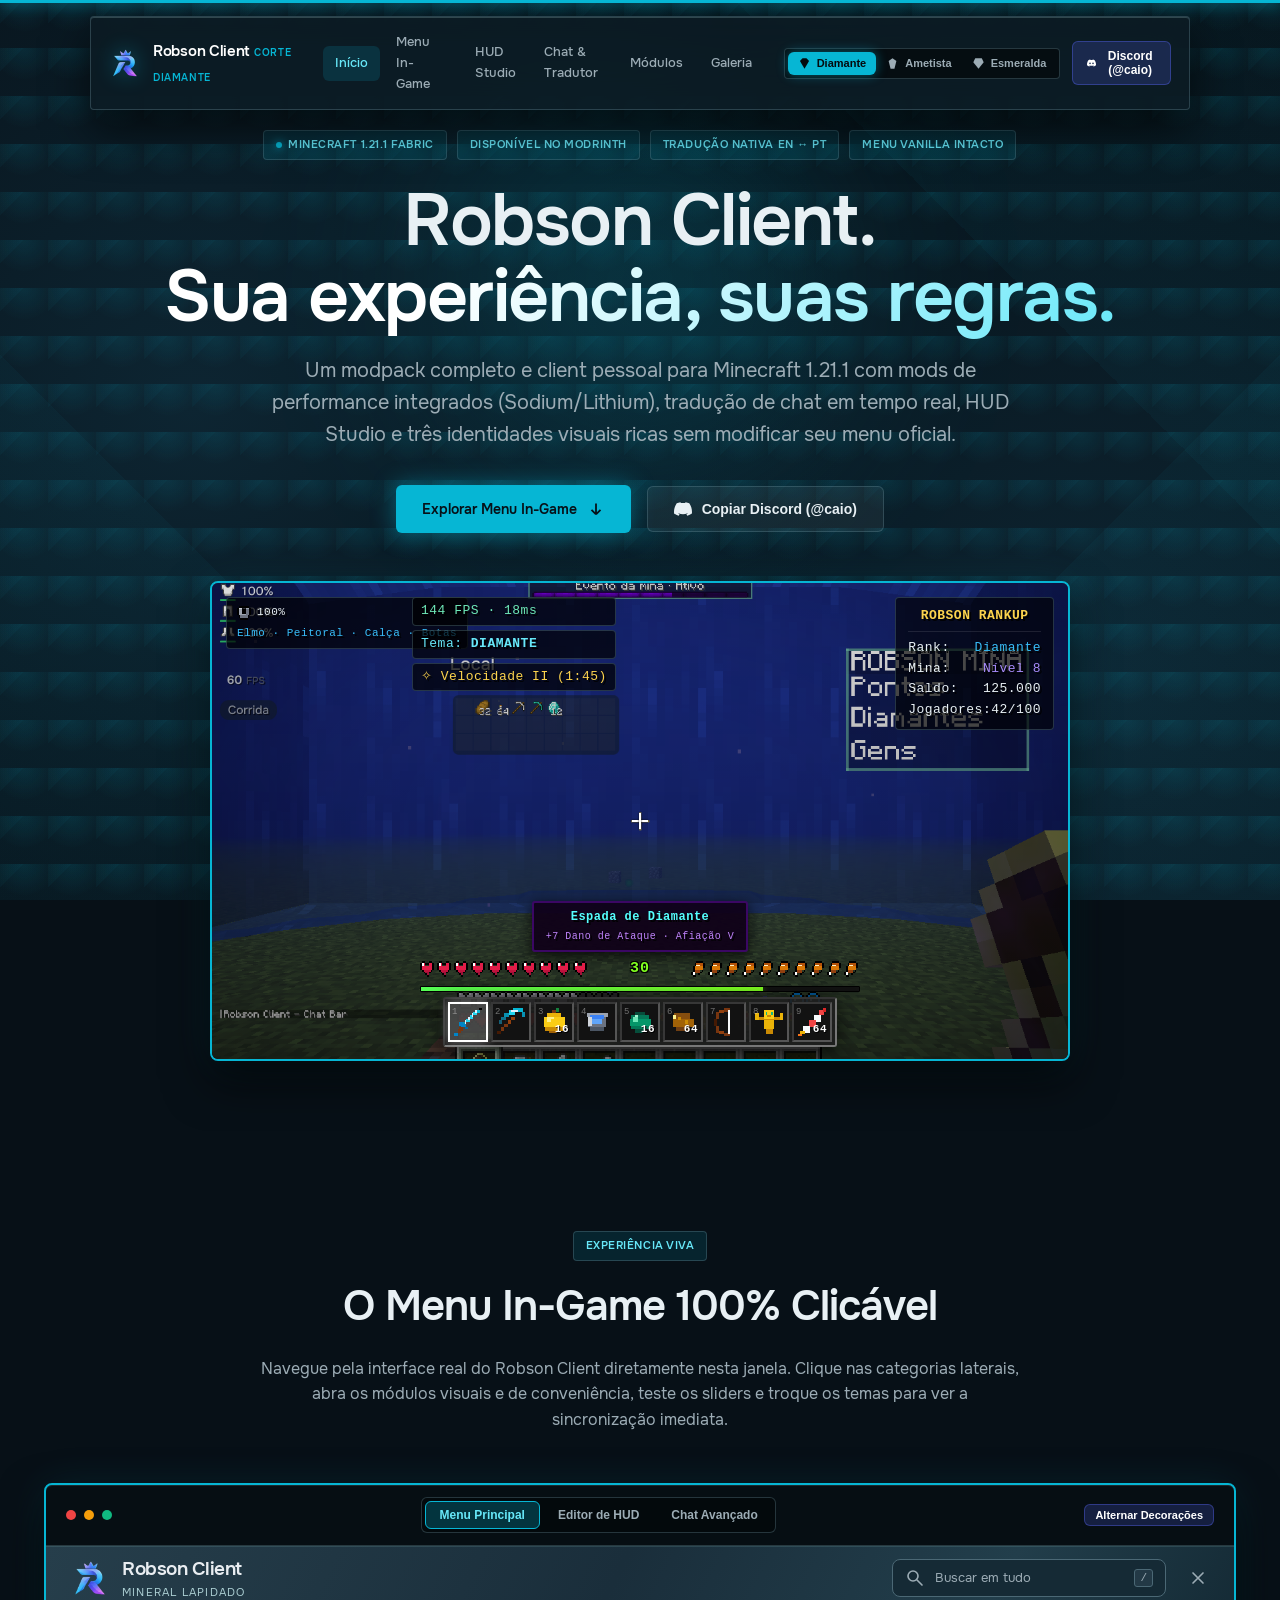
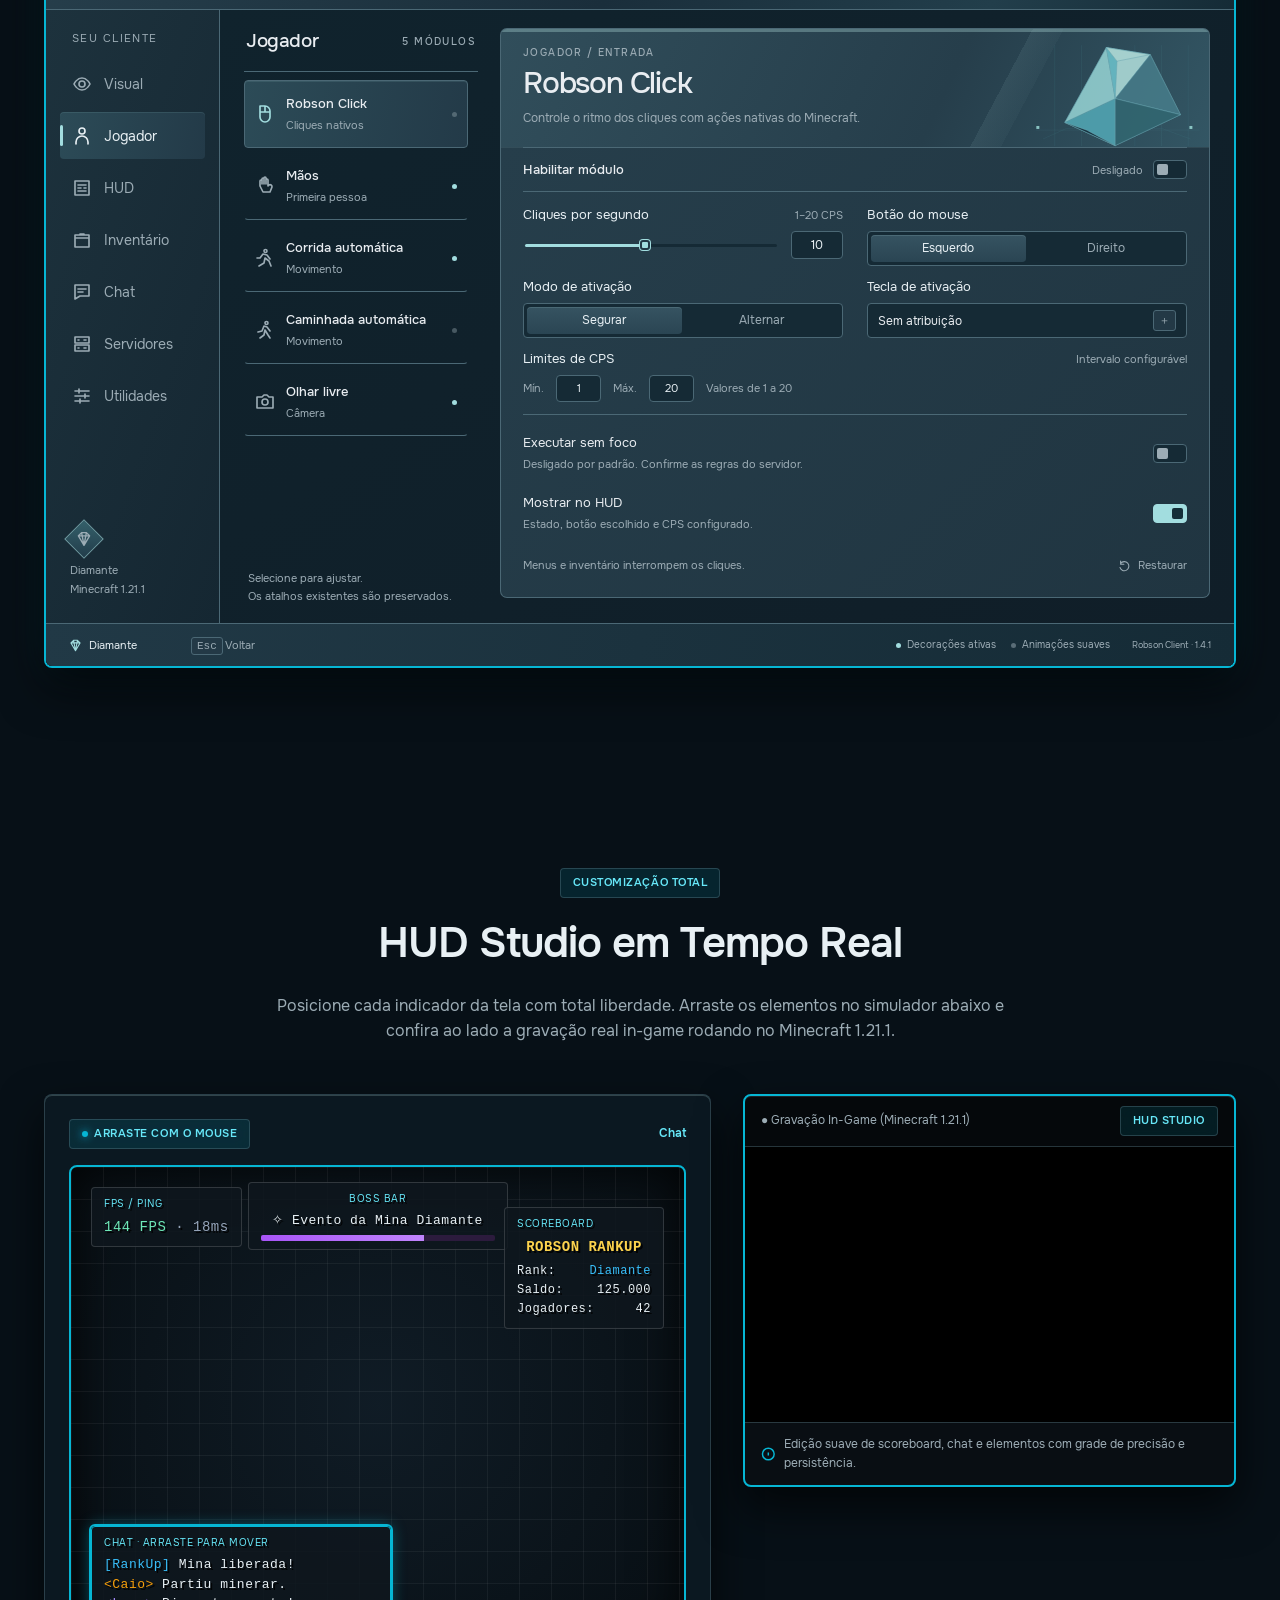
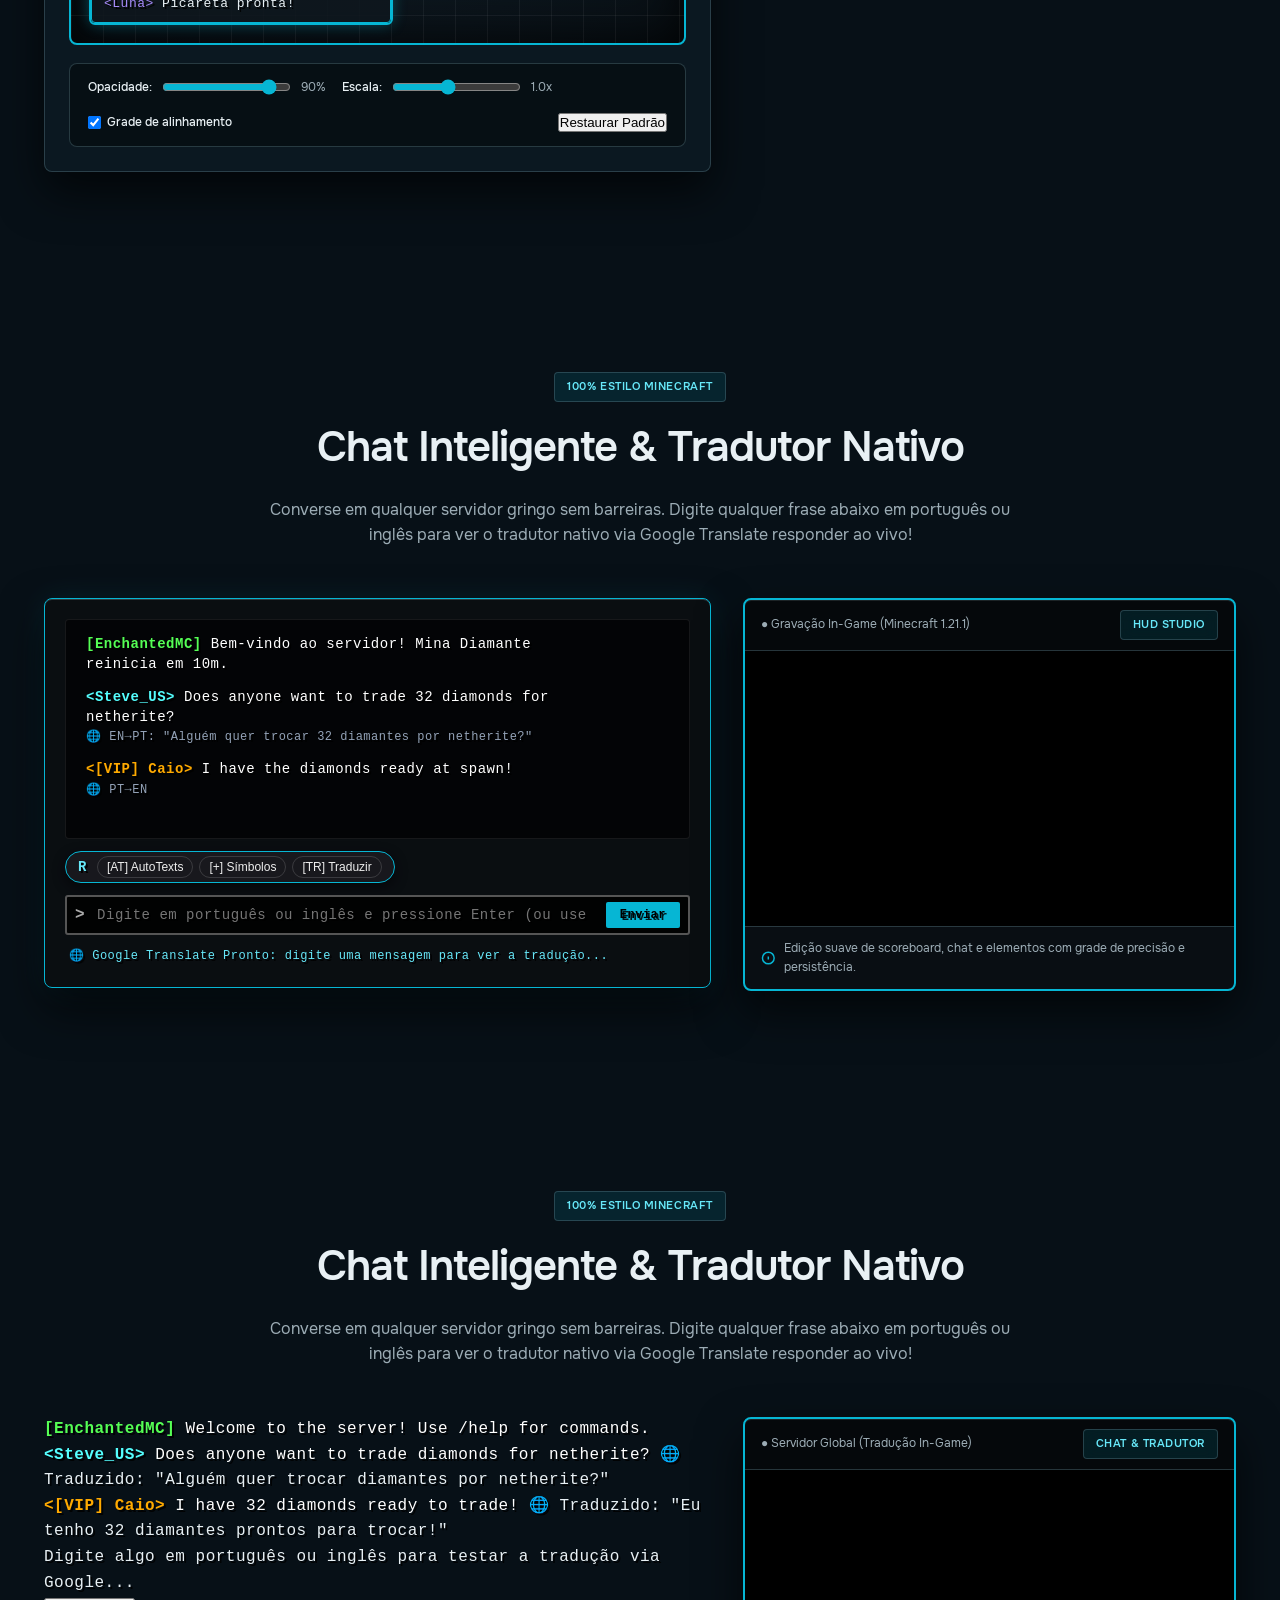
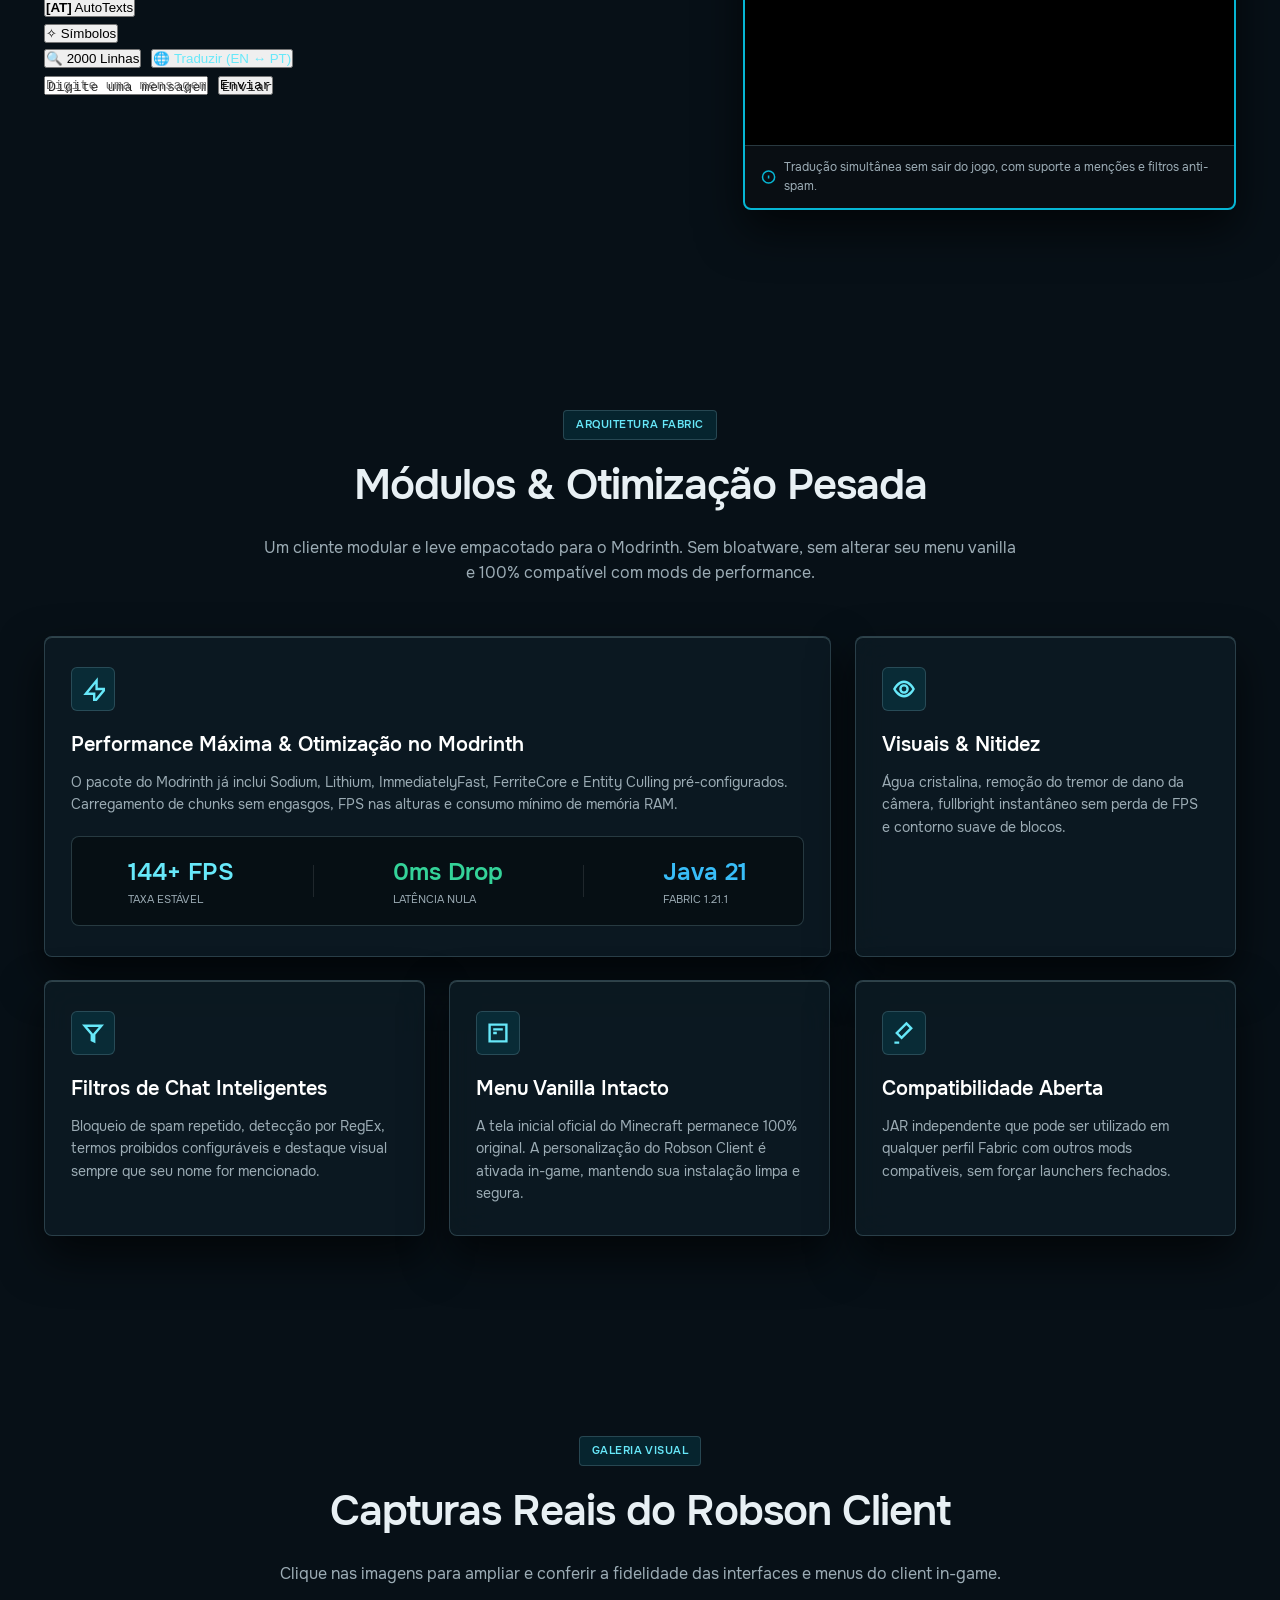
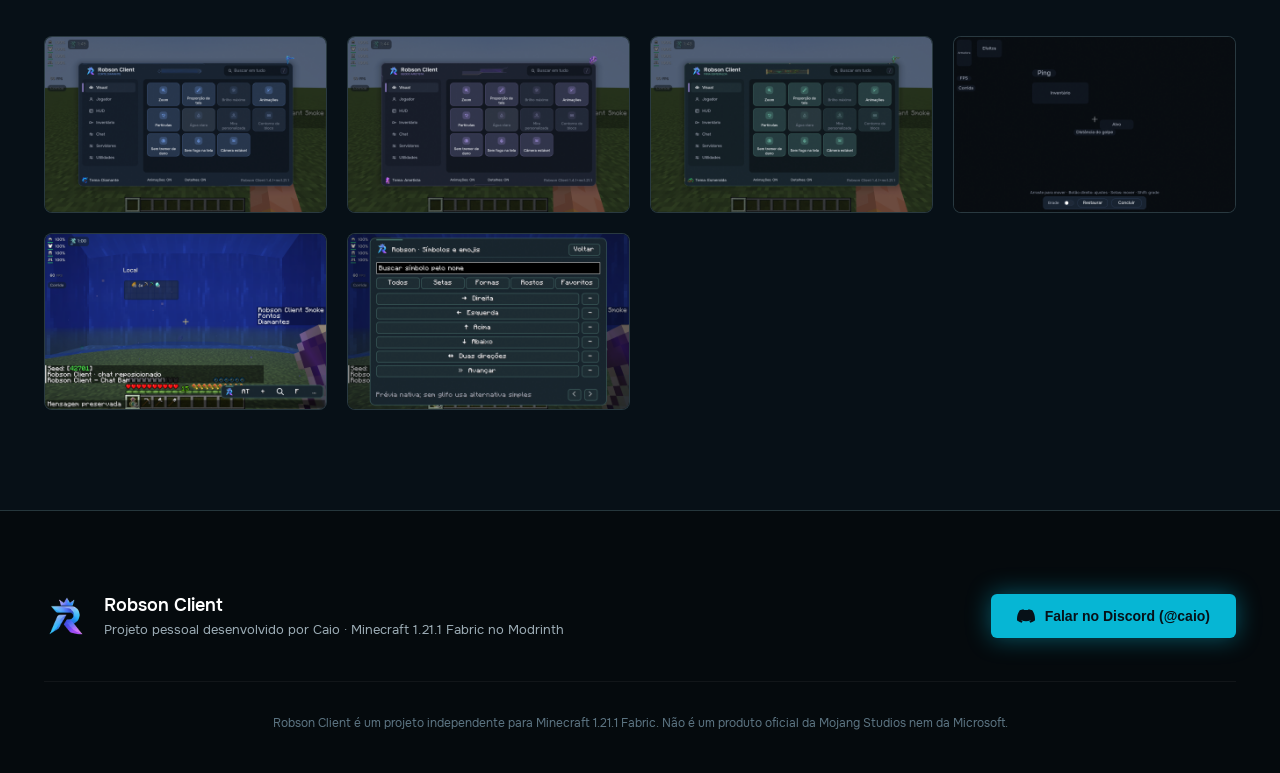
==== index.html @ f28345fe "feat: authentic 1:1 minecraft hud, locked 10-hearts row, interactive hotbar, clean theme stripe and " ====
<!doctype html>
<html lang="pt-BR">
<head>
  <meta charset="UTF-8">
  <meta name="viewport" content="width=device-width, initial-scale=1.0">
  <title>Robson Client · Modpack Oficial Minecraft 1.21.1 Fabric Showcase</title>
  <meta name="description" content="Showcase oficial do Robson Client: modpack no Modrinth e client Fabric para Minecraft 1.21.1 com tradução em tempo real, HUD Studio e 3 temas exclusivos.">
  <link rel="icon" type="image/png" href="assets/robson-logo.png">
  <link rel="stylesheet" href="css/style.css">
  <!-- Lenis Smooth Scroll -->
  <script src="https://unpkg.com/lenis@1.1.18/dist/lenis.min.js"></script>
</head>
<body data-site-theme="diamante">

  <!-- LINHA DECORATIVA DO TEMA NO TOPO DO NAVEGADOR -->
  <div class="browser-theme-accent-stripe" aria-hidden="true"></div>

  <!-- NAVBAR FLUTUANTE EM VIDRO ESTILIZADO -->
  <div class="navbar-wrap">
    <nav class="navbar">
      <a href="#hero" class="nav-brand">
        <img src="assets/robson-logo.png" alt="Robson Client Logo">
        <div class="nav-brand-text">
          <span class="nav-brand-title">Robson Client</span>
          <span class="nav-brand-version" id="nav-active-theme">CORTE DIAMANTE</span>
        </div>
      </a>

      <ul class="nav-links">
        <li><a href="#hero" class="active">Início</a></li>
        <li><a href="#menu-client">Menu In-Game</a></li>
        <li><a href="#hud-studio">HUD Studio</a></li>
        <li><a href="#chat-tradutor">Chat & Tradutor</a></li>
        <li><a href="#funcionalidades">Módulos</a></li>
        <li><a href="#galeria">Galeria</a></li>
      </ul>

      <div class="nav-actions">
        <!-- Seletor de Temas Global -->
        <div class="theme-selector-pill" title="Mudar Tema do Client e do Site">
          <button class="theme-btn active" data-set-theme="diamante" title="Tema Diamante (Mineral Lapidado)">
            <svg viewBox="0 0 20 20" fill="currentColor"><path d="M3 6l4-4h6l4 4-7 12Z"/></svg>
            <span>Diamante</span>
          </button>
          <button class="theme-btn" data-set-theme="ametista" title="Tema Ametista (Estratos de Geodo)">
            <svg viewBox="0 0 20 20" fill="currentColor"><path d="M10 2l6 4-3 12H7L4 6Z"/></svg>
            <span>Ametista</span>
          </button>
          <button class="theme-btn" data-set-theme="esmeralda" title="Tema Esmeralda (Oficina de Deepslate)">
            <svg viewBox="0 0 20 20" fill="currentColor"><path d="M5 2h10l3 6-8 10L2 8Z"/></svg>
            <span>Esmeralda</span>
          </button>
        </div>

        <!-- Botão Discord -->
        <button class="btn-discord-nav" data-discord-copy="caio" title="Copiar usuário do Discord">
          <svg width="16" height="16" viewBox="0 0 24 24" fill="currentColor"><path d="M20.317 4.37a19.791 19.791 0 0 0-4.885-1.515.074.074 0 0 0-.079.037c-.21.375-.444.864-.608 1.25a18.27 18.27 0 0 0-5.487 0 12.64 12.64 0 0 0-.617-1.25.077.077 0 0 0-.079-.037A19.736 19.736 0 0 0 3.677 4.37a.07.07 0 0 0-.032.027C.533 9.046-.32 13.58.099 18.057a.082.082 0 0 0 .031.057 19.9 19.9 0 0 0 5.993 3.03.078.078 0 0 0 .084-.028c.462-.63.874-1.295 1.226-1.994.021-.041.001-.09-.041-.106a13.107 13.107 0 0 1-1.872-.892.077.077 0 0 1-.008-.128 10.2 10.2 0 0 0 .372-.292.074.074 0 0 1 .077-.01c3.929 1.793 8.18 1.793 12.061 0a.074.074 0 0 1 .078.01c.12.098.246.198.373.292a.077.077 0 0 1-.006.127 12.299 12.299 0 0 1-1.873.894.077.077 0 0 0-.041.107c.36.698.772 1.362 1.225 1.993a.076.076 0 0 0 .084.028 19.839 19.839 0 0 0 6.002-3.03.077.077 0 0 0 .032-.054c.5-5.177-.838-9.674-3.549-13.66a.061.061 0 0 0-.031-.028zM8.02 15.33c-1.183 0-2.157-1.085-2.157-2.419 0-1.333.956-2.419 2.157-2.419 1.21 0 2.176 1.096 2.157 2.42 0 1.333-.956 2.418-2.157 2.418zm7.975 0c-1.183 0-2.157-1.085-2.157-2.419 0-1.333.955-2.419 2.157-2.419 1.21 0 2.176 1.096 2.157 2.42 0 1.333-.946 2.418-2.157 2.418z"/></svg>
          <span>Discord (@caio)</span>
        </button>
      </div>
    </nav>
  </div>

  <!-- HERO SECTION: IN-GAME MINECRAFT SHOWCASE VIVO -->
  <section id="hero" class="hero-section">
    <div class="hero-glow-orb"></div>

    <div class="hero-content">
      <div class="hero-badges-row" data-reveal>
        <span class="badge pulse">Minecraft 1.21.1 Fabric</span>
        <span class="badge">Disponível no Modrinth</span>
        <span class="badge">Tradução Nativa EN ↔ PT</span>
        <span class="badge">Menu Vanilla Intacto</span>
      </div>

      <h1 class="hero-title" data-reveal data-reveal-delay="1">
        Robson Client.<br>
        <span class="gradient-title">Sua experiência, suas regras.</span>
      </h1>

      <p class="hero-subtitle" data-reveal data-reveal-delay="2">
        Um modpack completo e client pessoal para Minecraft 1.21.1 com mods de performance integrados (Sodium/Lithium), tradução de chat em tempo real, HUD Studio e três identidades visuais ricas sem modificar seu menu oficial.
      </p>

      <div class="hero-cta-row" data-reveal data-reveal-delay="3">
        <a href="#menu-client" class="btn-primary">
          <span>Explorar Menu In-Game</span>
          <svg width="18" height="18" viewBox="0 0 20 20" fill="none" stroke="currentColor" stroke-width="2"><path d="M10 4v12m0 0l-5-5m5 5l5-5"/></svg>
        </a>
        <button class="btn-secondary" data-discord-copy="caio">
          <svg width="18" height="18" viewBox="0 0 24 24" fill="currentColor"><path d="M20.317 4.37a19.791 19.791 0 0 0-4.885-1.515.074.074 0 0 0-.079.037c-.21.375-.444.864-.608 1.25a18.27 18.27 0 0 0-5.487 0 12.64 12.64 0 0 0-.617-1.25.077.077 0 0 0-.079-.037A19.736 19.736 0 0 0 3.677 4.37a.07.07 0 0 0-.032.027C.533 9.046-.32 13.58.099 18.057a.082.082 0 0 0 .031.057 19.9 19.9 0 0 0 5.993 3.03.078.078 0 0 0 .084-.028c.462-.63.874-1.295 1.226-1.994.021-.041.001-.09-.041-.106a13.107 13.107 0 0 1-1.872-.892.077.077 0 0 1-.008-.128 10.2 10.2 0 0 0 .372-.292.074.074 0 0 1 .077-.01c3.929 1.793 8.18 1.793 12.061 0a.074.074 0 0 1 .078.01c.12.098.246.198.373.292a.077.077 0 0 1-.006.127 12.299 12.299 0 0 1-1.873.894.077.077 0 0 0-.041.107c.36.698.772 1.362 1.225 1.993a.076.076 0 0 0 .084.028 19.839 19.839 0 0 0 6.002-3.03.077.077 0 0 0 .032-.054c.5-5.177-.838-9.674-3.549-13.66a.061.061 0 0 0-.031-.028z"/></svg>
          <span>Copiar Discord (@caio)</span>
        </button>
      </div>

      <!-- TELA MINECRAFT IN-GAME VIVA (3D TILT COM HUD REAL) -->
      <div class="mc-game-viewport-wrap" data-reveal>
        <div class="mc-game-screen" id="hero-game-screen">
          <div class="mc-game-backdrop"></div>

          <!-- HUD In-Game: Armadura no Canto Superior Esquerdo -->
          <div class="mc-hud-armor-stack mc-font">
            <div class="mc-armor-line"><img src="assets/mc/armor.svg" alt=""><span>100%</span></div>
            <div class="mc-armor-line"><span style="color:#38bdf8;">Elmo · Peitoral · Calça · Botas</span></div>
          </div>

          <!-- HUD In-game: FPS, Ping e Status -->
          <div class="mc-hud-fps-top mc-font">
            <span class="mc-hud-badge-tag" style="color:#6ee7b7;">144 FPS · 18ms</span>
            <span class="mc-hud-badge-tag" style="color:var(--primary-light);">Tema: <strong id="telemetry-theme">DIAMANTE</strong></span>
            <span class="mc-hud-badge-tag" style="color:#fcd34d;">✧ Velocidade II (1:45)</span>
          </div>

          <!-- Mira Vanilla (Crosshair) -->
          <div class="mc-crosshair"></div>

          <!-- Scoreboard Minecraft -->
          <div class="mc-scoreboard-demo mc-font">
            <div class="mc-scoreboard-title">ROBSON RANKUP</div>
            <div style="display:flex; justify-content:space-between;"><span>Rank:</span><span style="color:#38bdf8;">Diamante</span></div>
            <div style="display:flex; justify-content:space-between;"><span>Mina:</span><span style="color:#a78bfa;">Nível 8</span></div>
            <div style="display:flex; justify-content:space-between;"><span>Saldo:</span><span>125.000</span></div>
            <div style="display:flex; justify-content:space-between;"><span>Jogadores:</span><span>42/100</span></div>
          </div>

          <!-- BARRAS DE STATUS E HOTBAR AUTÊNTICA (10 CORAÇÕES EM 1 LINHA SÓ) -->
          <div class="mc-hud-bottom">
            <!-- Tooltip flutuante do item selecionado -->
            <div class="mc-item-tooltip mc-font" id="hero-item-tooltip">
              <span class="mc-tooltip-title" id="hero-tooltip-name">Espada de Diamante</span>
              <span class="mc-tooltip-stats" id="hero-tooltip-stats">+7 Dano de Ataque · Afiação V</span>
            </div>

            <!-- Linha de Status: 10 Corações | Nível 30 | 10 Fomes (Strictly 1 row) -->
            <div class="mc-status-row">
              <div class="mc-hearts-row" id="hero-hearts-bar">
                <img src="assets/mc/heart.svg" class="mc-pixel-icon" alt="❤">
                <img src="assets/mc/heart.svg" class="mc-pixel-icon" alt="❤">
                <img src="assets/mc/heart.svg" class="mc-pixel-icon" alt="❤">
                <img src="assets/mc/heart.svg" class="mc-pixel-icon" alt="❤">
                <img src="assets/mc/heart.svg" class="mc-pixel-icon" alt="❤">
                <img src="assets/mc/heart.svg" class="mc-pixel-icon" alt="❤">
                <img src="assets/mc/heart.svg" class="mc-pixel-icon" alt="❤">
                <img src="assets/mc/heart.svg" class="mc-pixel-icon" alt="❤">
                <img src="assets/mc/heart.svg" class="mc-pixel-icon" alt="❤">
                <img src="assets/mc/heart.svg" class="mc-pixel-icon" alt="❤">
              </div>

              <div class="mc-xp-level-num mc-font">30</div>

              <div class="mc-hunger-row" id="hero-hunger-bar">
                <img src="assets/mc/hunger.svg" class="mc-pixel-icon" alt="🍗">
                <img src="assets/mc/hunger.svg" class="mc-pixel-icon" alt="🍗">
                <img src="assets/mc/hunger.svg" class="mc-pixel-icon" alt="🍗">
                <img src="assets/mc/hunger.svg" class="mc-pixel-icon" alt="🍗">
                <img src="assets/mc/hunger.svg" class="mc-pixel-icon" alt="🍗">
                <img src="assets/mc/hunger.svg" class="mc-pixel-icon" alt="🍗">
                <img src="assets/mc/hunger.svg" class="mc-pixel-icon" alt="🍗">
                <img src="assets/mc/hunger.svg" class="mc-pixel-icon" alt="🍗">
                <img src="assets/mc/hunger.svg" class="mc-pixel-icon" alt="🍗">
                <img src="assets/mc/hunger.svg" class="mc-pixel-icon" alt="🍗">
              </div>
            </div>

            <!-- Barra de Experiência Verde Segmentada -->
            <div class="mc-xp-bar-wrap">
              <div class="mc-xp-bar-fill" style="width: 78%;"></div>
            </div>

            <!-- Hotbar Oficial de 9 Slots com Itens Reais e Teclas 1-9 -->
            <div class="mc-hotbar-frame" id="hero-hotbar">
              <div class="mc-hotbar-slot active" data-slot="0" data-name="Espada de Diamante" data-stats="+7 Dano de Ataque · Afiação V">
                <img src="assets/mc/item-sword.svg" alt="Espada">
                <span class="mc-slot-num">1</span>
              </div>
              <div class="mc-hotbar-slot" data-slot="1" data-name="Picareta de Diamante" data-stats="Eficiência V · Fortuna III">
                <img src="assets/mc/item-pickaxe.svg" alt="Picareta">
                <span class="mc-slot-num">2</span>
              </div>
              <div class="mc-hotbar-slot" data-slot="2" data-name="Maçã Dourada" data-stats="Regeneração II · Absorção I">
                <img src="assets/mc/item-gapple.svg" alt="Maçã">
                <span class="mc-slot-count mc-font">16</span>
                <span class="mc-slot-num">3</span>
              </div>
              <div class="mc-hotbar-slot" data-slot="3" data-name="Balde d'Água" data-stats="MLG pronto · Sem dano de queda">
                <img src="assets/mc/item-bucket.svg" alt="Balde">
                <span class="mc-slot-num">4</span>
              </div>
              <div class="mc-hotbar-slot" data-slot="4" data-name="Pérola do End" data-stats="Teleporte instantâneo">
                <img src="assets/mc/item-pearl.svg" alt="Pérola">
                <span class="mc-slot-count mc-font">16</span>
                <span class="mc-slot-num">5</span>
              </div>
              <div class="mc-hotbar-slot" data-slot="5" data-name="Bife Cozido" data-stats="+8 Fome · +12.8 Saturação">
                <img src="assets/mc/item-steak.svg" alt="Bife">
                <span class="mc-slot-count mc-font">64</span>
                <span class="mc-slot-num">6</span>
              </div>
              <div class="mc-hotbar-slot" data-slot="6" data-name="Arco Encantado" data-stats="Força V · Infinidade I">
                <img src="assets/mc/item-bow.svg" alt="Arco">
                <span class="mc-slot-num">7</span>
              </div>
              <div class="mc-hotbar-slot" data-slot="7" data-name="Totem da Imortalidade" data-stats="Evita a morte ao receber dano fatal">
                <img src="assets/mc/item-totem.svg" alt="Totem">
                <span class="mc-slot-num">8</span>
              </div>
              <div class="mc-hotbar-slot" data-slot="8" data-name="Foguetes de Artifício" data-stats="Duração de Voo: 3">
                <img src="assets/mc/item-rocket.svg" alt="Foguete">
                <span class="mc-slot-count mc-font">64</span>
                <span class="mc-slot-num">9</span>
              </div>
            </div>
          </div>
        </div>
      </div>
    </div>
  </section>

  <!-- SEÇÃO 1: O MENU IN-GAME (100% CLICÁVEL & SINCRONIZADO) -->
  <section id="menu-client" class="section">
    <div class="container">
      <div class="section-head" data-reveal>
        <span class="badge">Experiência Viva</span>
        <h2 class="section-title">O Menu In-Game 100% Clicável</h2>
        <p class="section-desc">
          Navegue pela interface real do Robson Client diretamente nesta janela. Clique nas categorias laterais, abra os módulos visuais e de conveniência, teste os sliders e troque os temas para ver a sincronização imediata.
        </p>
      </div>

      <!-- Monitor Frame -->
      <div class="client-frame-window" data-reveal>
        <div class="client-frame-topbar">
          <div class="window-dots">
            <span class="red"></span>
            <span class="yellow"></span>
            <span class="green"></span>
          </div>

          <div class="client-screen-tabs">
            <button class="active" data-client-screen="menu">Menu Principal</button>
            <button data-client-screen="hud">Editor de HUD</button>
            <button data-client-screen="chat">Chat Avançado</button>
          </div>

          <div class="client-frame-actions">
            <button class="btn-discord-nav" id="btn-toggle-decorations" style="padding:4px 10px; font-size:11px;" title="Alternar decorações visuais">
              <span>Alternar Decorações</span>
            </button>
          </div>
        </div>

        <div class="client-frame-viewport">
          <iframe id="client-iframe" src="client-embed.html" title="Interface In-Game do Robson Client"></iframe>
        </div>
      </div>
    </div>
  </section>

  <!-- SEÇÃO 2: HUD STUDIO AO VIVO (LAB INTERATIVO + VÍDEO REAL) -->
  <section id="hud-studio" class="section">
    <div class="container">
      <div class="section-head" data-reveal>
        <span class="badge">Customização Total</span>
        <h2 class="section-title">HUD Studio em Tempo Real</h2>
        <p class="section-desc">
          Posicione cada indicador da tela com total liberdade. Arraste os elementos no simulador abaixo e confira ao lado a gravação real in-game rodando no Minecraft 1.21.1.
        </p>
      </div>

      <div class="lab-grid">
        <!-- Laboratório Interativo Drag & Drop -->
        <div class="glass-panel" style="padding: 24px;" data-reveal>
          <div style="display:flex; justify-content:space-between; align-items:center; margin-bottom:16px;">
            <div style="display:flex; align-items:center; gap:8px;">
              <span class="badge pulse">Arraste com o Mouse</span>
            </div>
            <span style="font-size:12px; font-weight:600; color:var(--primary-light);" id="hud-selected-name">Chat</span>
          </div>

          <!-- Canvas Minecraft com elementos arrastáveis -->
          <div class="hud-lab-canvas" id="hud-interactive-canvas">
            <div class="hud-canvas-grid-lines"></div>

            <!-- FPS & Ping -->
            <div class="hud-drag-item mc-font" id="hud-drag-fps" data-name="FPS & Ping" style="top:20px; left:20px;">
              <span class="hud-item-handle">FPS / Ping</span>
              <div style="color:#6ee7b7;">144 FPS <span style="color:#94a3b8;">· 18ms</span></div>
            </div>

            <!-- Boss Bar -->
            <div class="hud-drag-item mc-font" id="hud-drag-boss" data-name="Boss Bar" style="top:15px; left:calc(50% - 130px); width:260px; text-align:center;">
              <span class="hud-item-handle">Boss Bar</span>
              <div style="font-size:13px; margin-bottom:4px;">✧ Evento da Mina Diamante</div>
              <div style="height:6px; background:#2c1b3d; border-radius:2px; overflow:hidden;">
                <div style="width:70%; height:100%; background:linear-gradient(90deg, #a855f7, #c084fc);"></div>
              </div>
            </div>

            <!-- Scoreboard -->
            <div class="hud-drag-item mc-font" id="hud-drag-scoreboard" data-name="Scoreboard" style="top:40px; right:20px; width:160px;">
              <span class="hud-item-handle">Scoreboard</span>
              <div style="color:#fcd34d; font-weight:bold; text-align:center; margin-bottom:4px;">ROBSON RANKUP</div>
              <div style="display:flex; justify-content:space-between; font-size:12px;"><span>Rank:</span><span style="color:#38bdf8;">Diamante</span></div>
              <div style="display:flex; justify-content:space-between; font-size:12px;"><span>Saldo:</span><span>125.000</span></div>
              <div style="display:flex; justify-content:space-between; font-size:12px;"><span>Jogadores:</span><span>42</span></div>
            </div>

            <!-- Chat Box -->
            <div class="hud-drag-item selected mc-font" id="hud-drag-chat" data-name="Chat Box" style="bottom:20px; left:20px; width:300px;">
              <span class="hud-item-handle">Chat · Arraste para mover</span>
              <div style="font-size:13px; line-height:1.5;">
                <div><span style="color:#38bdf8;">[RankUp]</span> Mina liberada!</div>
                <div><span style="color:#f59e0b;">&lt;Caio&gt;</span> Partiu minerar.</div>
                <div><span style="color:#a78bfa;">&lt;Luna&gt;</span> Picareta pronta!</div>
              </div>
            </div>
          </div>

          <!-- Controles do HUD -->
          <div class="lab-controls-panel">
            <div class="lab-control-group">
              <label for="hud-slider-opacity">Opacidade:</label>
              <input type="range" id="hud-slider-opacity" min="20" max="100" value="90">
              <span id="hud-val-opacity">90%</span>
            </div>

            <div class="lab-control-group">
              <label for="hud-slider-scale">Escala:</label>
              <input type="range" id="hud-slider-scale" min="0.7" max="1.4" step="0.05" value="1.0">
              <span id="hud-val-scale">1.0x</span>
            </div>

            <div class="lab-control-group">
              <label style="display:flex; align-items:center; gap:6px; cursor:pointer;">
                <input type="checkbox" id="hud-toggle-grid" checked>
                <span>Grade de alinhamento</span>
              </label>
            </div>

            <button class="mc-chatbar-btn" id="hud-reset-positions" style="margin-left:auto;">
              <span>Restaurar Padrão</span>
            </button>
          </div>
        </div>

        <!-- Vídeo Real In-Game (Crop de CSS) -->
        <div class="video-showcase-box" data-reveal data-reveal-delay="1">
          <div class="video-showcase-header">
            <span>● Gravação In-Game (Minecraft 1.21.1)</span>
            <span class="badge">HUD Studio</span>
          </div>
          <div class="video-crop-viewport">
            <video src="media/hud-studio.mp4" autoplay loop muted playsinline></video>
          </div>
          <div class="video-caption">
            <svg width="16" height="16" viewBox="0 0 20 20" fill="none" stroke="var(--primary)" stroke-width="2"><path d="M10 18a8 8 0 100-16 8 8 0 000 16zM10 8v4m0 4h.01"/></svg>
            <span>Edição suave de scoreboard, chat e elementos com grade de precisão e persistência.</span>
          </div>
        </div>
      </div>
    </div>
  </section>

  <!-- SEÇÃO 3: CHAT 100% ESTILO MINECRAFT & TRADUTOR GOOGLE REAL -->
  <section id="chat-tradutor" class="section">
    <div class="container">
      <div class="section-head" data-reveal>
        <span class="badge">100% Estilo Minecraft</span>
        <h2 class="section-title">Chat Inteligente & Tradutor Nativo</h2>
        <p class="section-desc">
          Converse em qualquer servidor gringo sem barreiras. Digite qualquer frase abaixo em português ou inglês para ver o tradutor nativo via Google Translate responder ao vivo!
        </p>
      </div>

      <div class="lab-grid">
        <!-- Chat Minecraft Autêntico (Com Copiar, Robson Chat Bar e Tradutor Nativo) -->
        <div class="mc-chat-screen-window mc-font" data-reveal>
          <!-- Mensagens com fundo translúcido clássico do Minecraft -->
          <div class="mc-vanilla-chat-hud" id="chat-sim-messages">
            <div class="mc-chat-row">
              <span class="mc-chat-msg"><span class="mc-c-server">[EnchantedMC]</span> <span class="mc-c-white">Bem-vindo ao servidor! Mina Diamante reinicia em 10m.</span></span>
              <button class="mc-chat-copy-btn" data-copy="[EnchantedMC] Bem-vindo ao servidor! Mina Diamante reinicia em 10m.">Copiar</button>
            </div>
            <div class="mc-chat-row">
              <span class="mc-chat-msg"><span class="mc-c-player">&lt;Steve_US&gt;</span> <span class="mc-c-white">Does anyone want to trade 32 diamonds for netherite?</span> <span class="mc-trans-tag">🌐 EN→PT: "Alguém quer trocar 32 diamantes por netherite?"</span></span>
              <button class="mc-chat-copy-btn" data-copy="Does anyone want to trade 32 diamonds for netherite?">Copiar</button>
            </div>
            <div class="mc-chat-row">
              <span class="mc-chat-msg"><span class="mc-c-rank">&lt;[VIP] Caio&gt;</span> <span class="mc-c-white">I have the diamonds ready at spawn!</span> <span class="mc-trans-tag">🌐 PT→EN</span></span>
              <button class="mc-chat-copy-btn" data-copy="I have the diamonds ready at spawn!">Copiar</button>
            </div>
          </div>

          <!-- Robson Chat Bar (Pílula Oficial In-Game) -->
          <div class="mc-robson-chatbar-pill">
            <span class="mc-pill-brand">R</span>
            <button class="mc-pill-action" id="chat-btn-autotext" title="Atalhos rápidos">[AT] AutoTexts</button>
            <button class="mc-pill-action" id="chat-btn-symbols" title="Símbolos e emojis">[+] Símbolos</button>
            <button class="mc-pill-action" id="chat-btn-tr" title="Traduzir o que está digitado no campo">[TR] Traduzir</button>
          </div>

          <!-- Popover AutoTexts -->
          <div class="sim-popover" id="chat-popover-autotext">
            <div style="font-size:12px; color:#aaa; margin-bottom:6px;">6 ATALHOS RÁPIDOS</div>
            <div class="popover-grid-buttons">
              <button data-autotext="/home">/home</button>
              <button data-autotext="/mina">/mina</button>
              <button data-autotext="/spawn">/spawn</button>
              <button data-autotext="/pvp">/pvp</button>
              <button data-autotext="/g Olá a todos!">/g Olá!</button>
              <button data-autotext="/r Picareta pronta.">/r Resposta</button>
            </div>
          </div>

          <!-- Popover Símbolos -->
          <div class="sim-popover" id="chat-popover-symbols">
            <div style="font-size:12px; color:#aaa; margin-bottom:6px;">CARACTERES MINECRAFT</div>
            <div class="popover-grid-buttons">
              <button data-symbol="→">→</button>
              <button data-symbol="←">←</button>
              <button data-symbol="★">★</button>
              <button data-symbol="❤">❤</button>
              <button data-symbol="⚔">⚔</button>
              <button data-symbol="✧">✧</button>
            </div>
          </div>

          <!-- Barra de Entrada Vanilla -->
          <div class="mc-vanilla-input-row">
            <span class="mc-prompt-arrow">&gt;</span>
            <input type="text" class="mc-vanilla-input mc-font" id="chat-sim-input" placeholder="Digite em português ou inglês e pressione Enter (ou use [TR])...">
            <button class="mc-send-button mc-font" id="chat-sim-send">Enviar</button>
          </div>
          <div class="mc-live-translator-hint" id="chat-sim-trans-preview">
            🌐 Google Translate Pronto: digite uma mensagem para ver a tradução...
          </div>
        </div>

        <!-- Vídeo Real In-Game (Crop de CSS) -->
        <div class="video-showcase-box" data-reveal data-reveal-delay="1">
          <div class="video-showcase-header">
            <span>● Gravação In-Game (Minecraft 1.21.1)</span>
            <span class="badge">HUD Studio</span>
          </div>
          <div class="video-crop-viewport">
            <video src="media/hud-studio.mp4" autoplay loop muted playsinline></video>
          </div>
          <div class="video-caption">
            <svg width="16" height="16" viewBox="0 0 20 20" fill="none" stroke="var(--primary)" stroke-width="2"><path d="M10 18a8 8 0 100-16 8 8 0 000 16zM10 8v4m0 4h.01"/></svg>
            <span>Edição suave de scoreboard, chat e elementos com grade de precisão e persistência.</span>
          </div>
        </div>
      </div>
    </div>
  </section>

  <!-- SEÇÃO 3: CHAT 100% ESTILO MINECRAFT & TRADUTOR GOOGLE REAL -->
  <section id="chat-tradutor" class="section">
    <div class="container">
      <div class="section-head" data-reveal>
        <span class="badge">100% Estilo Minecraft</span>
        <h2 class="section-title">Chat Inteligente & Tradutor Nativo</h2>
        <p class="section-desc">
          Converse em qualquer servidor gringo sem barreiras. Digite qualquer frase abaixo em português ou inglês para ver o tradutor nativo via Google Translate responder ao vivo!
        </p>
      </div>

      <div class="lab-grid">
        <!-- Chat Minecraft Autêntico -->
        <div class="mc-chat-container mc-font" data-reveal>
          <!-- Mensagens do Chat -->
          <div class="mc-chat-messages-box" id="chat-sim-messages">
            <div class="mc-chat-line">
              <span class="mc-c-server">[EnchantedMC]</span> <span class="mc-c-white">Welcome to the server! Use /help for commands.</span>
            </div>
            <div class="mc-chat-line">
              <span class="mc-c-player">&lt;Steve_US&gt;</span> <span class="mc-c-white">Does anyone want to trade diamonds for netherite?</span>
              <span class="mc-c-trans">🌐 Traduzido: "Alguém quer trocar diamantes por netherite?"</span>
            </div>
            <div class="mc-chat-line">
              <span class="mc-c-rank">&lt;[VIP] Caio&gt;</span> <span class="mc-c-white">I have 32 diamonds ready to trade!</span>
              <span class="mc-c-trans">🌐 Traduzido: "Eu tenho 32 diamantes prontos para trocar!"</span>
            </div>
          </div>

          <!-- Indicador da Tradução Automática -->
          <div class="mc-translator-status-bar" id="chat-sim-trans-preview">
            Digite algo em português ou inglês para testar a tradução via Google...
          </div>

          <!-- Robson Chat Bar (Ações Rápidas Oficiais) -->
          <div class="mc-chatbar-buttons">
            <!-- Botão AT com Popover -->
            <div style="position:relative;">
              <button class="mc-chatbar-btn" id="chat-btn-autotext" title="Atalhos rápidos de texto">
                <strong>[AT]</strong> AutoTexts
              </button>
              <div class="sim-popover" id="chat-popover-autotext">
                <div style="font-size:12px; color:#aaa; margin-bottom:6px;">6 ATALHOS RÁPIDOS</div>
                <div class="popover-grid-buttons">
                  <button data-autotext="/home">/home</button>
                  <button data-autotext="/mina">/mina</button>
                  <button data-autotext="/spawn">/spawn</button>
                  <button data-autotext="/pvp">/pvp</button>
                  <button data-autotext="/g Olá a todos!">/g Olá!</button>
                  <button data-autotext="/r Picareta pronta.">/r Resposta</button>
                </div>
              </div>
            </div>

            <!-- Botão Símbolos com Popover -->
            <div style="position:relative;">
              <button class="mc-chatbar-btn" id="chat-btn-symbols" title="Símbolos e emojis">
                ✧ Símbolos
              </button>
              <div class="sim-popover" id="chat-popover-symbols">
                <div style="font-size:12px; color:#aaa; margin-bottom:6px;">CARACTERES MINECRAFT</div>
                <div class="popover-grid-buttons">
                  <button>✧</button>
                  <button>⚒</button>
                  <button>⚔</button>
                  <button>★</button>
                  <button>❤</button>
                  <button>⚡</button>
                </div>
              </div>
            </div>

            <button class="mc-chatbar-btn" title="Histórico de até 2000 linhas">
              🔍 2000 Linhas
            </button>
            <button class="mc-chatbar-btn" title="Tradução Nativa Ativa" style="color:var(--primary-light);">
              🌐 Traduzir (EN ↔ PT)
            </button>
          </div>

          <!-- Input Minecraft com Cursor -->
          <div class="mc-input-wrap">
            <input type="text" class="mc-chat-input mc-font" id="chat-sim-input" placeholder="Digite uma mensagem (ex: Alguem pode me ajudar?)...">
            <button class="mc-send-btn mc-font" id="chat-sim-send">Enviar</button>
          </div>
        </div>

        <!-- Vídeo Real In-Game (Crop de CSS) -->
        <div class="video-showcase-box" data-reveal data-reveal-delay="1">
          <div class="video-showcase-header">
            <span>● Servidor Global (Tradução In-Game)</span>
            <span class="badge">Chat & Tradutor</span>
          </div>
          <div class="video-crop-viewport">
            <video src="media/chat-translator.mp4" autoplay loop muted playsinline></video>
          </div>
          <div class="video-caption">
            <svg width="16" height="16" viewBox="0 0 20 20" fill="none" stroke="var(--primary)" stroke-width="2"><path d="M10 18a8 8 0 100-16 8 8 0 000 16zM10 8v4m0 4h.01"/></svg>
            <span>Tradução simultânea sem sair do jogo, com suporte a menções e filtros anti-spam.</span>
          </div>
        </div>
      </div>
    </div>
  </section>

  <!-- SEÇÃO 4: BENTO GRID DE FUNCIONALIDADES & PERFORMANCE -->
  <section id="funcionalidades" class="section">
    <div class="container">
      <div class="section-head" data-reveal>
        <span class="badge">Arquitetura Fabric</span>
        <h2 class="section-title">Módulos & Otimização Pesada</h2>
        <p class="section-desc">
          Um cliente modular e leve empacotado para o Modrinth. Sem bloatware, sem alterar seu menu vanilla e 100% compatível com mods de performance.
        </p>
      </div>

      <div class="bento-grid">
        <!-- Card 1: Performance Máxima -->
        <div class="glass-panel bento-card col-span-2" data-reveal>
          <div class="bento-icon">
            <svg width="24" height="24" viewBox="0 0 20 20" fill="none" stroke="currentColor" stroke-width="2"><path d="M13 10V3L4 14h7v7l9-11h-7z"/></svg>
          </div>
          <h3>Performance Máxima & Otimização no Modrinth</h3>
          <p>
            O pacote do Modrinth já inclui Sodium, Lithium, ImmediatelyFast, FerriteCore e Entity Culling pré-configurados. Carregamento de chunks sem engasgos, FPS nas alturas e consumo mínimo de memória RAM.
          </p>

          <div style="display:flex; justify-content:space-around; align-items:center; margin-top:20px; padding:16px; background:rgba(0,0,0,0.35); border-radius:var(--card-radius); border:1px solid var(--border-subtle);">
            <div>
              <div style="font-size:24px; font-weight:800; color:var(--primary-light);">144+ FPS</div>
              <div style="font-size:11px; color:var(--text-muted); text-transform:uppercase;">Taxa Estável</div>
            </div>
            <div style="width:1px; height:32px; background:rgba(255,255,255,0.1);"></div>
            <div>
              <div style="font-size:24px; font-weight:800; color:#34d399;">0ms Drop</div>
              <div style="font-size:11px; color:var(--text-muted); text-transform:uppercase;">Latência Nula</div>
            </div>
            <div style="width:1px; height:32px; background:rgba(255,255,255,0.1);"></div>
            <div>
              <div style="font-size:24px; font-weight:800; color:#38bdf8;">Java 21</div>
              <div style="font-size:11px; color:var(--text-muted); text-transform:uppercase;">Fabric 1.21.1</div>
            </div>
          </div>
        </div>

        <!-- Card 2: Visual Sem Distrações -->
        <div class="glass-panel bento-card" data-reveal data-reveal-delay="1">
          <div class="bento-icon">
            <svg width="24" height="24" viewBox="0 0 20 20" fill="none" stroke="currentColor" stroke-width="2"><path d="M2 10s3-6 8-6 8 6 8 6-3 6-8 6-8-6-8-6Z M13 10a3 3 0 1 1-6 0 3 3 0 1 1 6 0"/></svg>
          </div>
          <h3>Visuais & Nitidez</h3>
          <p>
            Água cristalina, remoção do tremor de dano da câmera, fullbright instantâneo sem perda de FPS e contorno suave de blocos.
          </p>
        </div>

        <!-- Card 3: Filtros de Chat Locais -->
        <div class="glass-panel bento-card" data-reveal>
          <div class="bento-icon">
            <svg width="24" height="24" viewBox="0 0 20 20" fill="none" stroke="currentColor" stroke-width="2"><path d="M3 4h14l-6 7v6l-2-1v-5Z"/></svg>
          </div>
          <h3>Filtros de Chat Inteligentes</h3>
          <p>
            Bloqueio de spam repetido, detecção por RegEx, termos proibidos configuráveis e destaque visual sempre que seu nome for mencionado.
          </p>
        </div>

        <!-- Card 4: Menu Vanilla 100% Preservado -->
        <div class="glass-panel bento-card" data-reveal data-reveal-delay="1">
          <div class="bento-icon">
            <svg width="24" height="24" viewBox="0 0 20 20" fill="none" stroke="currentColor" stroke-width="2"><path d="M3 3h14v14H3z M6 7h8 M6 10h3"/></svg>
          </div>
          <h3>Menu Vanilla Intacto</h3>
          <p>
            A tela inicial oficial do Minecraft permanece 100% original. A personalização do Robson Client é ativada in-game, mantendo sua instalação limpa e segura.
          </p>
        </div>

        <!-- Card 5: Arquitetura Fabric Aberta -->
        <div class="glass-panel bento-card" data-reveal data-reveal-delay="2">
          <div class="bento-icon">
            <svg width="24" height="24" viewBox="0 0 20 20" fill="none" stroke="currentColor" stroke-width="2"><path d="M12 2l4 4-8 8-4-4Z M2 18h4"/></svg>
          </div>
          <h3>Compatibilidade Aberta</h3>
          <p>
            JAR independente que pode ser utilizado em qualquer perfil Fabric com outros mods compatíveis, sem forçar launchers fechados.
          </p>
        </div>
      </div>
    </div>
  </section>

  <!-- SEÇÃO 5: GALERIA IN-GAME (LIGHTBOX) -->
  <section id="galeria" class="section">
    <div class="container">
      <div class="section-head" data-reveal>
        <span class="badge">Galeria Visual</span>
        <h2 class="section-title">Capturas Reais do Robson Client</h2>
        <p class="section-desc">
          Clique nas imagens para ampliar e conferir a fidelidade das interfaces e menus do client in-game.
        </p>
      </div>

      <div class="gallery-grid" data-reveal>
        <div class="gallery-item" data-gallery-src="media/v141-diamante.png">
          <img src="media/v141-diamante.png" alt="Tema Diamante In-Game" loading="lazy">
          <div class="gallery-item-overlay">
            <span>Tema Diamante</span>
            <small>Corte Mineral Lapidado</small>
          </div>
        </div>

        <div class="gallery-item" data-gallery-src="media/v141-ametista.png">
          <img src="media/v141-ametista.png" alt="Tema Ametista In-Game" loading="lazy">
          <div class="gallery-item-overlay">
            <span>Tema Ametista</span>
            <small>Estratos de Geodo</small>
          </div>
        </div>

        <div class="gallery-item" data-gallery-src="media/v141-esmeralda.png">
          <img src="media/v141-esmeralda.png" alt="Tema Esmeralda In-Game" loading="lazy">
          <div class="gallery-item-overlay">
            <span>Tema Esmeralda</span>
            <small>Oficina de Deepslate</small>
          </div>
        </div>

        <div class="gallery-item" data-gallery-src="media/editor-hud.png">
          <img src="media/editor-hud.png" alt="Editor de HUD In-Game" loading="lazy">
          <div class="gallery-item-overlay">
            <span>Editor de HUD</span>
            <small>Ajustes de Opacidade e Escala</small>
          </div>
        </div>

        <div class="gallery-item" data-gallery-src="media/v14-chat-bar.png">
          <img src="media/v14-chat-bar.png" alt="Robson Chat Bar" loading="lazy">
          <div class="gallery-item-overlay">
            <span>Robson Chat Bar</span>
            <small>Ações Rápidas e Tradução</small>
          </div>
        </div>

        <div class="gallery-item" data-gallery-src="media/v14-symbols.png">
          <img src="media/v14-symbols.png" alt="Seletor de Símbolos" loading="lazy">
          <div class="gallery-item-overlay">
            <span>Seletor de Símbolos</span>
            <small>Caracteres Especiais e Emojis</small>
          </div>
        </div>
      </div>
    </div>
  </section>

  <!-- LIGHTBOX MODAL -->
  <div class="lightbox-modal" id="lightbox-modal">
    <button class="lightbox-close" id="lightbox-close">&times;</button>
    <img id="lightbox-img" src="" alt="Captura ampliada">
  </div>

  <!-- FOOTER -->
  <footer class="footer">
    <div class="container">
      <div class="footer-content">
        <div class="footer-brand">
          <img src="assets/robson-logo.png" alt="Robson Logo">
          <div class="footer-info">
            <h4>Robson Client</h4>
            <p>Projeto pessoal desenvolvido por Caio · Minecraft 1.21.1 Fabric no Modrinth</p>
          </div>
        </div>

        <div class="footer-actions">
          <button class="btn-primary" data-discord-copy="caio">
            <svg width="18" height="18" viewBox="0 0 24 24" fill="currentColor"><path d="M20.317 4.37a19.791 19.791 0 0 0-4.885-1.515.074.074 0 0 0-.079.037c-.21.375-.444.864-.608 1.25a18.27 18.27 0 0 0-5.487 0 12.64 12.64 0 0 0-.617-1.25.077.077 0 0 0-.079-.037A19.736 19.736 0 0 0 3.677 4.37a.07.07 0 0 0-.032.027C.533 9.046-.32 13.58.099 18.057a.082.082 0 0 0 .031.057 19.9 19.9 0 0 0 5.993 3.03.078.078 0 0 0 .084-.028c.462-.63.874-1.295 1.226-1.994.021-.041.001-.09-.041-.106a13.107 13.107 0 0 1-1.872-.892.077.077 0 0 1-.008-.128 10.2 10.2 0 0 0 .372-.292.074.074 0 0 1 .077-.01c3.929 1.793 8.18 1.793 12.061 0a.074.074 0 0 1 .078.01c.12.098.246.198.373.292a.077.077 0 0 1-.006.127 12.299 12.299 0 0 1-1.873.894.077.077 0 0 0-.041.107c.36.698.772 1.362 1.225 1.993a.076.076 0 0 0 .084.028 19.839 19.839 0 0 0 6.002-3.03.077.077 0 0 0 .032-.054c.5-5.177-.838-9.674-3.549-13.66a.061.061 0 0 0-.031-.028z"/></svg>
            <span>Falar no Discord (@caio)</span>
          </button>
        </div>
      </div>

      <div class="footer-bottom">
        <p>Robson Client é um projeto independente para Minecraft 1.21.1 Fabric. Não é um produto oficial da Mojang Studios nem da Microsoft.</p>
      </div>
    </div>
  </footer>

  <script src="js/main.js"></script>
</body>
</html>
---- css/style.css ----
/* Top Browser Accent Stripe */
.browser-theme-accent-stripe {
  position: fixed;
  top: 0;
  left: 0;
  right: 0;
  height: 3px;
  z-index: 1000;
  background: var(--primary);
  box-shadow: 0 0 14px var(--primary);
  transition: all 0.4s ease;
}

/* Robson Client Showcase - Main Style Sheet */
@import url('https://fonts.googleapis.com/css2?family=Press+Start+2P&family=VT323&display=swap');

@font-face {
  font-family: 'Onest';
  src: url('../assets/Onest-Regular.ttf') format('truetype');
  font-weight: 400;
  font-display: swap;
}
@font-face {
  font-family: 'Onest';
  src: url('../assets/Onest-Medium.ttf') format('truetype');
  font-weight: 500;
  font-display: swap;
}
@font-face {
  font-family: 'Onest';
  src: url('../assets/Onest-Semibold.ttf') format('truetype');
  font-weight: 600 800;
  font-display: swap;
}

/* ==========================================================
   THEME ARCHITECTURE (Geometria, Materiais, Texturas e Cores)
   ========================================================== */

/* 1. TEMA DIAMANTE (MINERAL LAPIDADO) - Geometria de cristais, faces frias */
:root, body[data-site-theme="diamante"] {
  --theme-name: 'Diamante';
  --theme-caption: 'MINERAL LAPIDADO';
  --primary: #06b6d4;
  --primary-light: #67e8f9;
  --primary-glow: rgba(6, 182, 212, 0.45);
  --primary-glow-soft: rgba(6, 182, 212, 0.12);
  --primary-rgb: 6, 182, 212;
  
  --bg-dark: #071017;
  --bg-card: rgba(13, 27, 36, 0.82);
  --bg-card-hover: rgba(18, 38, 50, 0.9);
  --border-subtle: rgba(102, 137, 148, 0.35);
  --border-theme: #06b6d4;
  --border-trim: 1px solid rgba(200, 241, 239, 0.25);
  --card-radius: 8px;
  --btn-radius: 6px;
  --badge-radius: 4px;
  --card-shadow: 0 1px 0 rgba(200, 241, 239, 0.2) inset, 0 20px 45px rgba(0, 0, 0, 0.65);
  
  --text-main: #e8f0f4;
  --text-muted: #9cacb5;
  --text-dim: #5c7482;
  --halo-color: #0d2532;

  --site-texture: 
    linear-gradient(135deg, rgba(6, 182, 212, 0.04) 25%, transparent 25%),
    linear-gradient(225deg, rgba(6, 182, 212, 0.04) 25%, transparent 25%),
    linear-gradient(45deg, rgba(6, 182, 212, 0.04) 25%, transparent 25%),
    linear-gradient(315deg, rgba(6, 182, 212, 0.04) 25%, transparent 25%);
}

/* 2. TEMA AMETISTA (ESTRATOS DE GEODO) - Curvas orgânicas, basalto e cobre */
body[data-site-theme="ametista"] {
  --theme-name: 'Ametista';
  --theme-caption: 'ESTRATOS DE GEODO';
  --primary: #a855f7;
  --primary-light: #d8b4fe;
  --primary-glow: rgba(168, 85, 247, 0.45);
  --primary-glow-soft: rgba(168, 85, 247, 0.12);
  --primary-rgb: 168, 85, 247;
  
  --bg-dark: #120a1a;
  --bg-card: rgba(33, 20, 44, 0.82);
  --bg-card-hover: rgba(45, 28, 60, 0.9);
  --border-subtle: rgba(146, 117, 142, 0.45);
  --border-theme: #c084fc;
  --border-trim: 1px solid rgba(181, 138, 113, 0.45);
  --card-radius: 22px;
  --btn-radius: 14px;
  --badge-radius: 9999px;
  --card-shadow: 2px 0 0 rgba(198, 152, 123, 0.6) inset, 0 1px 0 rgba(214, 181, 223, 0.2) inset, 0 20px 45px rgba(0, 0, 0, 0.7);

  --text-main: #f0eaf2;
  --text-muted: #b9aabb;
  --text-dim: #7a687c;
  --halo-color: #2b133d;

  --site-texture: 
    radial-gradient(circle at 80% 20%, rgba(168, 85, 247, 0.09) 0%, transparent 45%),
    radial-gradient(circle at 20% 80%, rgba(181, 138, 113, 0.07) 0%, transparent 40%);
}

/* 3. TEMA ESMERALDA (OFICINA DE DEEPSLATE) - Cortes industriais, pedra e faixas */
body[data-site-theme="esmeralda"] {
  --theme-name: 'Esmeralda';
  --theme-caption: 'OFICINA DE DEEPSLATE';
  --primary: #10b981;
  --primary-light: #6ee7b7;
  --primary-glow: rgba(16, 185, 129, 0.45);
  --primary-glow-soft: rgba(16, 185, 129, 0.12);
  --primary-rgb: 16, 185, 129;
  
  --bg-dark: #08110b;
  --bg-card: rgba(17, 28, 20, 0.85);
  --bg-card-hover: rgba(24, 40, 28, 0.92);
  --border-subtle: rgba(96, 114, 87, 0.5);
  --border-theme: #10b981;
  --border-trim: 1px solid rgba(193, 165, 116, 0.5);
  --card-radius: 4px;
  --btn-radius: 3px;
  --badge-radius: 2px;
  --card-shadow: 2px 0 0 rgba(193, 165, 116, 0.6) inset, 0 1px 0 rgba(179, 202, 155, 0.18) inset, 0 20px 45px rgba(0, 0, 0, 0.75);

  --text-main: #edf1e6;
  --text-muted: #b0bca7;
  --text-dim: #5c6955;
  --halo-color: #0f2c1b;

  --site-texture: 
    repeating-linear-gradient(0deg, rgba(16, 185, 129, 0.03) 0px, rgba(16, 185, 129, 0.03) 1px, transparent 1px, transparent 32px),
    repeating-linear-gradient(90deg, rgba(16, 185, 129, 0.02) 0px, rgba(16, 185, 129, 0.02) 1px, transparent 1px, transparent 32px);
}

/* ==========================================================
   BASE & RESET
   ========================================================== */
* {
  box-sizing: border-box;
  margin: 0;
  padding: 0;
}

html {
  font-family: 'Onest', sans-serif;
  background-color: var(--bg-dark);
  color: var(--text-main);
  overflow-x: hidden;
  scroll-behavior: auto; /* Gerenciado pelo Lenis para máximo amortecimento */
}

body {
  background-color: var(--bg-dark);
  background-image: 
    var(--site-texture),
    radial-gradient(circle at 50% 0%, var(--primary-glow-soft) 0%, transparent 60%),
    radial-gradient(circle at 15% 45%, var(--halo-color) 0%, transparent 55%),
    radial-gradient(circle at 85% 75%, var(--halo-color) 0%, transparent 55%);
  background-size: 48px 48px, 100% 100%, 100% 100%, 100% 100%;
  background-attachment: fixed;
  min-height: 100vh;
  line-height: 1.6;
  transition: background 0.4s ease, color 0.3s ease;
}

/* Minecraft Pixel Font Stack */
.mc-font {
  font-family: 'VT323', 'Press Start 2P', monospace, sans-serif !important;
  letter-spacing: 0.5px;
  text-shadow: 2px 2px 0px rgba(0, 0, 0, 0.85);
}

/* Custom Scrollbar */
::-webkit-scrollbar {
  width: 8px;
}
::-webkit-scrollbar-track {
  background: var(--bg-dark);
}
::-webkit-scrollbar-thumb {
  background: rgba(var(--primary-rgb), 0.3);
  border-radius: var(--btn-radius);
}
::-webkit-scrollbar-thumb:hover {
  background: var(--primary);
}

/* ==========================================================
   SCROLL REVEAL & ANIMAÇÕES (AS COISAS VINDO JUNTAS)
   ========================================================== */
[data-reveal] {
  opacity: 0;
  transform: translateY(40px) scale(0.97);
  filter: blur(6px);
  transition: opacity 0.8s cubic-bezier(0.16, 1, 0.3, 1), 
              transform 0.8s cubic-bezier(0.16, 1, 0.3, 1), 
              filter 0.8s cubic-bezier(0.16, 1, 0.3, 1);
  will-change: opacity, transform, filter;
}

[data-reveal].revealed {
  opacity: 1;
  transform: translateY(0) scale(1);
  filter: blur(0);
}

[data-reveal-delay="1"] { transition-delay: 0.1s; }
[data-reveal-delay="2"] { transition-delay: 0.2s; }
[data-reveal-delay="3"] { transition-delay: 0.3s; }

/* Micro-interações táteis nos botões */
button, .chat-action-btn, .theme-btn, .btn-primary, .btn-secondary, .mc-btn {
  user-select: none;
  -webkit-tap-highlight-color: transparent;
  cursor: pointer;
  transition: transform 0.12s cubic-bezier(0.34, 1.56, 0.64, 1), box-shadow 0.2s, filter 0.15s;
}

button:active, .chat-action-btn:active, .theme-btn:active, .btn-primary:active, .btn-secondary:active, .mc-btn:active {
  transform: scale(0.95) !important;
  filter: brightness(1.2);
}

/* ==========================================================
   NAVBAR FLUTUANTE
   ========================================================== */
.navbar-wrap {
  position: fixed;
  top: 16px;
  left: 0;
  right: 0;
  z-index: 100;
  display: flex;
  justify-content: center;
  padding: 0 20px;
  pointer-events: none;
}

.navbar {
  pointer-events: auto;
  display: flex;
  align-items: center;
  justify-content: space-between;
  gap: 20px;
  padding: 8px 18px;
  background: var(--bg-card);
  backdrop-filter: blur(20px);
  border: 1px solid var(--border-subtle);
  border-radius: var(--badge-radius);
  box-shadow: var(--card-shadow);
  max-width: 1100px;
  width: 100%;
  transition: all 0.3s ease;
}

.nav-brand {
  display: flex;
  align-items: center;
  gap: 12px;
  text-decoration: none;
  color: #fff;
}

.nav-brand img {
  width: 32px;
  height: 32px;
  object-fit: contain;
  filter: drop-shadow(0 0 10px var(--primary-glow));
}

.nav-brand-title {
  font-size: 15px;
  font-weight: 700;
  letter-spacing: -0.3px;
  line-height: 1.1;
}

.nav-brand-version {
  font-size: 10px;
  color: var(--primary);
  font-weight: 600;
  letter-spacing: 0.06em;
  text-transform: uppercase;
}

.nav-links {
  display: flex;
  align-items: center;
  gap: 4px;
  list-style: none;
}

.nav-links a {
  display: block;
  padding: 7px 12px;
  color: var(--text-muted);
  text-decoration: none;
  font-size: 13px;
  font-weight: 500;
  border-radius: var(--btn-radius);
  transition: all 0.2s ease;
}

.nav-links a:hover {
  color: #fff;
  background: rgba(255, 255, 255, 0.08);
}

.nav-links a.active {
  color: var(--primary-light);
  background: rgba(var(--primary-rgb), 0.15);
}

.nav-actions {
  display: flex;
  align-items: center;
  gap: 12px;
}

/* Seletor de Temas (com estilo de pedra/material) */
.theme-selector-pill {
  display: flex;
  align-items: center;
  background: rgba(0, 0, 0, 0.5);
  padding: 3px;
  border-radius: var(--badge-radius);
  border: 1px solid var(--border-subtle);
}

.theme-btn {
  background: transparent;
  border: none;
  color: var(--text-muted);
  padding: 5px 10px;
  font-size: 11px;
  font-weight: 600;
  border-radius: var(--btn-radius);
  display: flex;
  align-items: center;
  gap: 6px;
  transition: all 0.25s ease;
}

.theme-btn svg {
  width: 13px;
  height: 13px;
}

.theme-btn.active {
  background: var(--primary);
  color: #04090d;
  box-shadow: 0 0 12px var(--primary-glow);
}

.btn-discord-nav {
  display: flex;
  align-items: center;
  gap: 8px;
  background: rgba(88, 101, 242, 0.2);
  border: 1px solid rgba(88, 101, 242, 0.4);
  color: #fff;
  padding: 7px 14px;
  border-radius: var(--btn-radius);
  font-size: 12px;
  font-weight: 600;
  transition: all 0.2s ease;
}

.btn-discord-nav:hover {
  background: rgba(88, 101, 242, 0.45);
  box-shadow: 0 0 16px rgba(88, 101, 242, 0.5);
}

/* ==========================================================
   HERO SECTION: IN-GAME MINECRAFT 3D SHOWCASE (SEM HOLOGRAMA FAKE)
   ========================================================== */
.hero-section {
  position: relative;
  min-height: 100vh;
  display: flex;
  align-items: center;
  justify-content: center;
  padding: 130px 24px 70px;
  overflow: hidden;
}

.hero-glow-orb {
  position: absolute;
  width: 600px;
  height: 600px;
  border-radius: 50%;
  background: radial-gradient(circle, var(--primary-glow) 0%, transparent 70%);
  top: 25%;
  left: 50%;
  transform: translate(-50%, -50%);
  pointer-events: none;
  filter: blur(80px);
  opacity: 0.5;
  transition: background 0.6s ease;
}

.hero-content {
  position: relative;
  z-index: 10;
  text-align: center;
  max-width: 1040px;
  margin: 0 auto;
}

.hero-badges-row {
  display: flex;
  align-items: center;
  justify-content: center;
  gap: 10px;
  flex-wrap: wrap;
  margin-bottom: 24px;
}

.badge {
  display: inline-flex;
  align-items: center;
  gap: 6px;
  padding: 5px 12px;
  font-size: 11px;
  font-weight: 600;
  letter-spacing: 0.05em;
  text-transform: uppercase;
  border-radius: var(--badge-radius);
  background: rgba(var(--primary-rgb), 0.12);
  border: 1px solid var(--border-subtle);
  color: var(--primary-light);
  backdrop-filter: blur(8px);
}

.badge.pulse::before {
  content: '';
  width: 6px;
  height: 6px;
  border-radius: 50%;
  background: var(--primary);
  box-shadow: 0 0 8px var(--primary);
  animation: pulseDot 2s infinite ease-in-out;
}

@keyframes pulseDot {
  0%, 100% { opacity: 0.4; transform: scale(0.8); }
  50% { opacity: 1; transform: scale(1.2); }
}

.hero-title {
  font-size: clamp(38px, 6.5vw, 72px);
  font-weight: 800;
  letter-spacing: -1.5px;
  line-height: 1.05;
  margin-bottom: 20px;
}

.gradient-title {
  background: linear-gradient(135deg, #ffffff 30%, var(--primary-light) 100%);
  -webkit-background-clip: text;
  -webkit-text-fill-color: transparent;
}

.hero-subtitle {
  font-size: clamp(16px, 2vw, 20px);
  color: var(--text-muted);
  max-width: 740px;
  margin: 0 auto 34px;
  line-height: 1.6;
}

.hero-cta-row {
  display: flex;
  align-items: center;
  justify-content: center;
  gap: 16px;
  flex-wrap: wrap;
  margin-bottom: 48px;
}

.btn-primary {
  display: inline-flex;
  align-items: center;
  gap: 10px;
  padding: 13px 26px;
  background: var(--primary);
  color: #071118;
  font-weight: 700;
  font-size: 14px;
  border-radius: var(--btn-radius);
  text-decoration: none;
  border: none;
  box-shadow: 0 0 25px var(--primary-glow);
}

.btn-primary:hover {
  transform: translateY(-2px);
  filter: brightness(1.1);
}

.btn-secondary {
  display: inline-flex;
  align-items: center;
  gap: 10px;
  padding: 13px 26px;
  background: rgba(255, 255, 255, 0.05);
  border: 1px solid var(--border-subtle);
  color: var(--text-main);
  font-weight: 600;
  font-size: 14px;
  border-radius: var(--btn-radius);
  text-decoration: none;
}

.btn-secondary:hover {
  background: rgba(255, 255, 255, 0.1);
  border-color: var(--border-theme);
  transform: translateY(-2px);
}

/* ==========================================================
   MINECRAFT GAME SCREEN VIEWPORT (3D TILT REAL)
   ========================================================== */
.mc-game-viewport-wrap {
  perspective: 1200px;
  width: 100%;
  max-width: 860px;
  margin: 0 auto;
}

.mc-game-screen {
  position: relative;
  width: 100%;
  aspect-ratio: 16 / 9;
  max-height: 480px;
  background: linear-gradient(180deg, #18283b 0%, #0c151e 100%);
  border: 2px solid var(--border-theme);
  border-radius: var(--card-radius);
  box-shadow: var(--card-shadow), 0 0 40px var(--primary-glow-soft);
  overflow: hidden;
  user-select: none;
  transform-style: preserve-3d;
  will-change: transform;
  transition: transform 0.12s ease-out, border-color 0.4s ease;
}

/* Fundo com panorama autêntico in-game do Minecraft */
.mc-game-backdrop {
  position: absolute;
  inset: 0;
  background: linear-gradient(rgba(0, 0, 0, 0.1), rgba(0, 0, 0, 0.4)), url('../media/v141-boss-world.png') center/cover no-repeat;
  filter: brightness(0.95);
}

/* HUD In-Game: Armadura no canto superior esquerdo */
.mc-hud-armor-stack {
  position: absolute;
  top: 14px;
  left: 14px;
  background: rgba(0, 0, 0, 0.7);
  border: 1px solid var(--border-subtle);
  border-radius: var(--badge-radius);
  padding: 6px 10px;
  font-size: 11px;
  display: flex;
  flex-direction: column;
  gap: 3px;
  transform: translateZ(35px);
  text-align: left;
}

.mc-armor-line {
  display: flex;
  align-items: center;
  gap: 6px;
}

.mc-armor-line img {
  width: 14px;
  height: 14px;
  image-rendering: pixelated;
}

/* Elementos In-Game flutuando em 3D */
.mc-hud-fps-top {
  position: absolute;
  top: 14px;
  left: 200px;
  display: flex;
  flex-direction: column;
  gap: 4px;
  transform: translateZ(35px);
  text-align: left;
}

.mc-hud-badge-tag {
  background: rgba(0, 0, 0, 0.7);
  padding: 3px 8px;
  border: 1px solid var(--border-subtle);
  border-radius: var(--badge-radius);
  font-size: 13px;
  color: #fff;
}

.mc-crosshair {
  position: absolute;
  top: 50%;
  left: 50%;
  transform: translate(-50%, -50%) translateZ(40px);
  width: 16px;
  height: 16px;
}
.mc-crosshair::before, .mc-crosshair::after {
  content: '';
  position: absolute;
  background: #ffffff;
  box-shadow: 0 0 2px #000;
}
.mc-crosshair::before {
  width: 16px;
  height: 2px;
  top: 7px;
  left: 0;
}
.mc-crosshair::after {
  width: 2px;
  height: 16px;
  top: 0;
  left: 7px;
}

/* In-game Scoreboard no topo direito */
.mc-scoreboard-demo {
  position: absolute;
  top: 14px;
  right: 14px;
  background: rgba(0, 0, 0, 0.65);
  border: 1px solid var(--border-subtle);
  border-radius: var(--badge-radius);
  padding: 8px 12px;
  min-width: 140px;
  transform: translateZ(30px);
  text-align: left;
  font-size: 13px;
}

.mc-scoreboard-title {
  color: #fcd34d;
  font-weight: bold;
  text-align: center;
  border-bottom: 1px solid rgba(255, 255, 255, 0.1);
  padding-bottom: 4px;
  margin-bottom: 6px;
}

/* BARRAS DE STATUS E HOTBAR AUTÊNTICA (10 CORAÇÕES EM 1 LINHA SÓ) */
.mc-hud-bottom {
  position: absolute;
  bottom: 12px;
  left: 50%;
  transform: translateX(-50%) translateZ(45px);
  display: flex;
  flex-direction: column;
  align-items: center;
  gap: 5px;
  z-index: 20;
  user-select: none;
}

.mc-status-row {
  display: flex;
  align-items: center;
  justify-content: space-between;
  width: 440px;
  max-width: 92vw;
}

.mc-hearts-row, .mc-hunger-row {
  display: flex !important;
  flex-direction: row !important;
  flex-wrap: nowrap !important;
  white-space: nowrap !important;
  gap: 1px;
  align-items: center;
}

.mc-pixel-icon {
  width: 16px;
  height: 16px;
  image-rendering: pixelated;
  flex-shrink: 0;
}

.mc-xp-level-num {
  color: #80ff20;
  font-size: 15px;
  font-weight: 700;
  text-shadow: 1px 1px 0 #000, -1px -1px 0 #000, 1px -1px 0 #000, -1px 1px 0 #000;
  letter-spacing: 1px;
}

.mc-xp-bar-wrap {
  width: 440px;
  max-width: 92vw;
  height: 6px;
  background: #111;
  border: 1px solid #000;
  border-radius: 1px;
  overflow: hidden;
}

.mc-xp-bar-fill {
  height: 100%;
  background: linear-gradient(90deg, #55ff55, #80ff20);
  box-shadow: 0 0 6px rgba(128, 255, 32, 0.6);
}

.mc-hotbar-frame {
  display: flex;
  gap: 3px;
  background: rgba(30, 30, 30, 0.9);
  border: 2px solid #555;
  border-top-color: #333;
  border-left-color: #333;
  border-bottom-color: #777;
  border-right-color: #777;
  padding: 3px;
  border-radius: 3px;
  box-shadow: 0 4px 20px rgba(0, 0, 0, 0.8);
}

.mc-hotbar-slot {
  width: 40px;
  height: 40px;
  background: rgba(18, 18, 18, 0.95);
  border: 2px solid #373737;
  border-bottom-color: #555;
  border-right-color: #555;
  display: grid;
  place-items: center;
  position: relative;
  cursor: pointer;
  transition: transform 0.1s ease, background 0.1s ease;
}

.mc-hotbar-slot:hover {
  background: rgba(255, 255, 255, 0.08);
}

.mc-hotbar-slot.active {
  border: 2px solid #ffffff !important;
  background: rgba(255, 255, 255, 0.18);
  box-shadow: 0 0 10px rgba(255, 255, 255, 0.4);
}

.mc-hotbar-slot img {
  width: 28px;
  height: 28px;
  image-rendering: pixelated;
  pointer-events: none;
}

.mc-slot-count {
  position: absolute;
  bottom: 1px;
  right: 3px;
  font-size: 11px;
  color: #ffffff;
  font-weight: 700;
  text-shadow: 1px 1px 0 #000;
  pointer-events: none;
}

.mc-slot-num {
  position: absolute;
  top: 1px;
  left: 2px;
  font-size: 9px;
  color: rgba(255, 255, 255, 0.4);
  font-family: monospace;
  pointer-events: none;
}

.mc-item-tooltip {
  background: rgba(16, 0, 24, 0.92);
  border: 2px solid #3b0764;
  border-radius: 3px;
  padding: 5px 12px;
  text-align: center;
  color: #fff;
  font-size: 12px;
  display: flex;
  flex-direction: column;
  gap: 2px;
  box-shadow: 0 4px 14px rgba(0, 0, 0, 0.8);
  pointer-events: none;
  min-width: 180px;
  transition: opacity 0.2s ease;
}

.mc-tooltip-title {
  font-weight: bold;
  color: #55ffff;
}

.mc-tooltip-stats {
  font-size: 10px;
  color: #c084fc;
}

/* ==========================================================
   SEÇÕES & GLASS CARDS COM IDENTIDADE DOS TEMAS
   ========================================================== */
.container {
  max-width: 1240px;
  margin: 0 auto;
  padding: 0 24px;
}

.section {
  padding: 100px 0;
  position: relative;
}

.section-head {
  text-align: center;
  max-width: 760px;
  margin: 0 auto 50px;
}

.section-title {
  font-size: clamp(28px, 4vw, 42px);
  font-weight: 700;
  letter-spacing: -1px;
  margin: 12px 0 16px;
}

.section-desc {
  font-size: 16px;
  color: var(--text-muted);
  line-height: 1.6;
}

.glass-panel {
  background: var(--bg-card);
  backdrop-filter: blur(16px);
  border: 1px solid var(--border-subtle);
  border-radius: var(--card-radius);
  box-shadow: var(--card-shadow);
  transition: border-color 0.3s ease, box-shadow 0.3s ease, transform 0.3s ease;
}

.glass-panel:hover {
  border-color: var(--border-theme);
  box-shadow: var(--card-shadow), 0 0 25px var(--primary-glow-soft);
}

/* ==========================================================
   CLIENT MONITOR FRAME (O MENU DO CLIENT)
   ========================================================== */
.client-frame-window {
  border-radius: var(--card-radius);
  background: var(--bg-card);
  border: 2px solid var(--border-theme);
  box-shadow: var(--card-shadow), 0 0 40px var(--primary-glow-soft);
  overflow: hidden;
  display: flex;
  flex-direction: column;
}

.client-frame-topbar {
  display: flex;
  align-items: center;
  justify-content: space-between;
  padding: 12px 20px;
  background: rgba(0, 0, 0, 0.4);
  border-bottom: 1px solid var(--border-subtle);
}

.window-dots {
  display: flex;
  gap: 8px;
}
.window-dots span {
  width: 10px;
  height: 10px;
  border-radius: 50%;
}
.window-dots .red { background: #ef4444; }
.window-dots .yellow { background: #f59e0b; }
.window-dots .green { background: #10b981; }

.client-screen-tabs {
  display: flex;
  gap: 4px;
  background: rgba(0, 0, 0, 0.35);
  padding: 3px;
  border-radius: var(--btn-radius);
  border: 1px solid var(--border-subtle);
}

.client-screen-tabs button {
  background: transparent;
  border: none;
  color: var(--text-muted);
  font-size: 12px;
  font-weight: 600;
  padding: 6px 14px;
  border-radius: var(--btn-radius);
  transition: all 0.2s ease;
}

.client-screen-tabs button.active {
  background: rgba(var(--primary-rgb), 0.25);
  color: var(--primary-light);
  border: 1px solid var(--border-theme);
}

.client-frame-viewport {
  position: relative;
  width: 100%;
  height: 720px;
  background: #111a21;
}

.client-frame-viewport iframe {
  width: 100%;
  height: 100%;
  border: none;
  display: block;
}

/* ==========================================================
   CHAT SECTION: 100% MINECRAFT HUD + TRADUTOR NATIVO
   ========================================================== */
.mc-chat-screen-window {
  background: rgba(12, 14, 18, 0.88);
  border: 1px solid var(--border-theme);
  border-radius: var(--card-radius);
  padding: 20px;
  box-shadow: var(--card-shadow), 0 0 30px var(--primary-glow-soft);
  display: flex;
  flex-direction: column;
  gap: 12px;
}

.mc-vanilla-chat-hud {
  background: rgba(0, 0, 0, 0.62);
  border: 1px solid rgba(255, 255, 255, 0.08);
  border-radius: 4px;
  padding: 12px 14px;
  min-height: 220px;
  max-height: 270px;
  overflow-y: auto;
  display: flex;
  flex-direction: column;
  gap: 8px;
}

.mc-chat-row {
  display: flex;
  justify-content: space-between;
  align-items: center;
  gap: 12px;
  padding: 3px 6px;
  border-radius: 2px;
  transition: background 0.15s ease;
  font-size: 14px;
  line-height: 1.4;
  text-align: left;
}

.mc-chat-row:hover {
  background: rgba(255, 255, 255, 0.07);
}

.mc-chat-msg {
  flex: 1;
}

.mc-c-server { color: #55ff55; font-weight: bold; }
.mc-c-rank { color: #ffaa00; font-weight: bold; }
.mc-c-player { color: #55ffff; font-weight: bold; }
.mc-c-white { color: #ffffff; }
.mc-c-gold { color: #ffaa00; }
.mc-c-aqua { color: #55ffff; }
.mc-c-yellow { color: #ffff55; }

.mc-chat-copy-btn {
  opacity: 0;
  background: #333;
  border: 1px solid #777;
  color: #ddd;
  font-family: inherit;
  font-size: 11px;
  padding: 2px 8px;
  border-radius: 2px;
  cursor: pointer;
  flex-shrink: 0;
  transition: all 0.15s ease;
}

.mc-chat-row:hover .mc-chat-copy-btn {
  opacity: 1;
}

.mc-chat-copy-btn:hover {
  background: var(--primary);
  color: #000;
  border-color: #fff;
}

.mc-chat-copy-btn.copied {
  background: #10b981 !important;
  color: #fff !important;
  border-color: #34d399 !important;
  opacity: 1 !important;
}

.mc-trans-tag {
  color: #94a3b8;
  font-size: 12px;
  display: block;
  margin-top: 2px;
}

.mc-robson-chatbar-pill {
  display: flex;
  align-items: center;
  gap: 6px;
  background: rgba(25, 25, 30, 0.95);
  border: 1px solid var(--border-theme);
  border-radius: 20px;
  padding: 4px 12px;
  width: fit-content;
  box-shadow: 0 4px 12px rgba(0, 0, 0, 0.5);
}

.mc-pill-brand {
  font-weight: 900;
  color: var(--primary-light);
  font-size: 14px;
  margin-right: 4px;
}

.mc-pill-action {
  background: transparent;
  border: 1px solid rgba(255, 255, 255, 0.15);
  color: #eee;
  font-size: 12px;
  padding: 3px 9px;
  border-radius: 12px;
  cursor: pointer;
  transition: all 0.15s ease;
}

.mc-pill-action:hover, .mc-pill-action.active {
  background: var(--primary);
  color: #000;
  border-color: var(--primary);
}

.mc-vanilla-input-row {
  display: flex;
  align-items: center;
  gap: 8px;
  background: rgba(0, 0, 0, 0.85);
  border: 2px solid #555;
  border-radius: 3px;
  padding: 4px 8px;
}

.mc-vanilla-input-row:focus-within {
  border-color: #fff;
  box-shadow: 0 0 10px rgba(255, 255, 255, 0.2);
}

.mc-prompt-arrow {
  color: #aaa;
  font-size: 16px;
  font-weight: bold;
}

.mc-vanilla-input {
  flex: 1;
  background: transparent;
  border: none;
  color: #fff;
  font-size: 14px;
  outline: none;
  padding: 6px 4px;
}

.mc-send-button {
  background: var(--primary);
  border: none;
  color: #000;
  font-weight: 700;
  font-size: 12px;
  padding: 6px 14px;
  border-radius: 2px;
  cursor: pointer;
  transition: filter 0.15s ease;
}

.mc-send-button:hover {
  filter: brightness(1.15);
}

.mc-live-translator-hint {
  font-size: 12px;
  color: var(--primary-light);
  padding-left: 4px;
}

/* Popovers */
.sim-popover {
  background: #202020;
  border: 2px solid #555;
  border-radius: 4px;
  padding: 10px;
  margin-top: 4px;
  display: none;
}
.sim-popover.open {
  display: block;
}
.popover-grid-buttons {
  display: grid;
  grid-template-columns: repeat(3, 1fr);
  gap: 6px;
}
.popover-grid-buttons button {
  background: #333;
  border: 1px solid #555;
  color: #fff;
  padding: 6px;
  font-size: 12px;
  border-radius: 2px;
  cursor: pointer;
}
.popover-grid-buttons button:hover {
  background: var(--primary);
  color: #000;
}

/* ==========================================================
   LAB HUD STUDIO
   ========================================================== */
.lab-grid {
  display: grid;
  grid-template-columns: 1.15fr 0.85fr;
  gap: 32px;
  align-items: start;
}

@media (max-width: 1024px) {
  .lab-grid {
    grid-template-columns: 1fr;
  }
}

.hud-lab-canvas {
  position: relative;
  width: 100%;
  height: 480px;
  background: radial-gradient(circle at center, rgba(16, 28, 38, 0.95), #080f14);
  border-radius: var(--card-radius);
  border: 2px solid var(--border-theme);
  overflow: hidden;
  box-shadow: inset 0 0 50px rgba(0, 0, 0, 0.85);
  user-select: none;
}

.hud-canvas-grid-lines {
  position: absolute;
  inset: 0;
  pointer-events: none;
  background-image: 
    linear-gradient(rgba(255, 255, 255, 0.05) 1px, transparent 1px),
    linear-gradient(90deg, rgba(255, 255, 255, 0.05) 1px, transparent 1px);
  background-size: 32px 32px;
  transition: opacity 0.3s ease;
}

.hud-drag-item {
  position: absolute;
  cursor: grab;
  user-select: none;
  background: rgba(15, 23, 30, 0.85);
  border: 1px solid rgba(255, 255, 255, 0.15);
  border-radius: var(--badge-radius);
  padding: 8px 12px;
  font-size: 14px;
}

.hud-drag-item:active {
  cursor: grabbing;
}

.hud-drag-item.selected {
  outline: 2px solid var(--primary);
  border-color: var(--primary);
  box-shadow: 0 0 15px var(--primary-glow);
  z-index: 20;
}

.hud-drag-item .hud-item-handle {
  font-size: 10px;
  font-family: 'Onest', sans-serif;
  text-transform: uppercase;
  color: var(--primary-light);
  letter-spacing: 0.05em;
  margin-bottom: 4px;
  display: block;
}

.lab-controls-panel {
  margin-top: 18px;
  padding: 14px 18px;
  background: rgba(0, 0, 0, 0.35);
  border: 1px solid var(--border-subtle);
  border-radius: var(--card-radius);
  display: flex;
  flex-wrap: wrap;
  gap: 16px;
  align-items: center;
}

.lab-control-group {
  display: flex;
  align-items: center;
  gap: 10px;
  font-size: 12px;
  color: var(--text-muted);
}

.lab-control-group label {
  font-size: 12px;
  font-weight: 500;
  color: var(--text-main);
}

.lab-control-group input[type="range"] {
  accent-color: var(--primary);
  cursor: pointer;
}

/* Video Showcase Box */
.video-showcase-box {
  position: relative;
  border-radius: var(--card-radius);
  background: #090e13;
  border: 2px solid var(--border-theme);
  overflow: hidden;
  box-shadow: var(--card-shadow);
}

.video-showcase-header {
  display: flex;
  align-items: center;
  justify-content: space-between;
  padding: 10px 16px;
  background: rgba(0, 0, 0, 0.4);
  border-bottom: 1px solid var(--border-subtle);
  font-size: 12px;
  color: var(--text-muted);
}

.video-crop-viewport {
  position: relative;
  width: 100%;
  aspect-ratio: 16 / 9;
  overflow: hidden;
  background: #000;
}

.video-crop-viewport video {
  width: 100%;
  height: 100%;
  object-fit: cover;
  transform: scale(1.08) translateY(-1%);
  display: block;
}

.video-caption {
  padding: 12px 16px;
  font-size: 12px;
  color: var(--text-muted);
  border-top: 1px solid var(--border-subtle);
  display: flex;
  align-items: center;
  gap: 8px;
}

/* ==========================================================
   BENTO GRID (MÓDULOS DE VERDADE)
   ========================================================== */
.bento-grid {
  display: grid;
  grid-template-columns: repeat(3, 1fr);
  gap: 24px;
}

.bento-card {
  padding: 30px 26px;
  display: flex;
  flex-direction: column;
}

.bento-card.col-span-2 {
  grid-column: span 2;
}

@media (max-width: 900px) {
  .bento-grid { grid-template-columns: 1fr; }
  .bento-card.col-span-2 { grid-column: span 1; }
}

.bento-icon {
  width: 44px;
  height: 44px;
  border-radius: var(--btn-radius);
  background: rgba(var(--primary-rgb), 0.12);
  border: 1px solid var(--border-subtle);
  display: grid;
  place-items: center;
  color: var(--primary-light);
  margin-bottom: 18px;
}

.bento-card h3 {
  font-size: 20px;
  font-weight: 700;
  margin-bottom: 10px;
  color: #fff;
}

.bento-card p {
  color: var(--text-muted);
  font-size: 14px;
  line-height: 1.6;
}

/* ==========================================================
   GALERIA IN-GAME
   ========================================================== */
.gallery-grid {
  display: grid;
  grid-template-columns: repeat(auto-fill, minmax(280px, 1fr));
  gap: 20px;
}

.gallery-item {
  position: relative;
  border-radius: var(--card-radius);
  overflow: hidden;
  border: 1px solid var(--border-subtle);
  aspect-ratio: 16 / 10;
  cursor: pointer;
  background: #090e13;
}

.gallery-item img {
  width: 100%;
  height: 100%;
  object-fit: cover;
  transition: transform 0.4s ease;
}

.gallery-item:hover img {
  transform: scale(1.08);
}

.gallery-item-overlay {
  position: absolute;
  inset: 0;
  background: linear-gradient(to top, rgba(0, 0, 0, 0.85) 0%, transparent 60%);
  display: flex;
  flex-direction: column;
  justify-content: flex-end;
  padding: 16px;
  opacity: 0;
  transition: opacity 0.3s ease;
}

.gallery-item:hover .gallery-item-overlay {
  opacity: 1;
}

.gallery-item-overlay span {
  font-size: 14px;
  font-weight: 600;
  color: #fff;
}

.gallery-item-overlay small {
  font-size: 11px;
  color: var(--primary-light);
}

/* Lightbox */
.lightbox-modal {
  position: fixed;
  inset: 0;
  background: rgba(0, 0, 0, 0.92);
  backdrop-filter: blur(12px);
  z-index: 999;
  display: none;
  place-items: center;
  padding: 24px;
}

.lightbox-modal.open {
  display: grid;
}

.lightbox-modal img {
  max-width: 90vw;
  max-height: 85vh;
  border-radius: var(--card-radius);
  border: 2px solid var(--border-theme);
  box-shadow: 0 0 50px rgba(0, 0, 0, 0.9);
}

.lightbox-close {
  position: absolute;
  top: 24px;
  right: 28px;
  background: rgba(255, 255, 255, 0.1);
  border: none;
  color: #fff;
  width: 40px;
  height: 40px;
  border-radius: 50%;
  font-size: 18px;
}

/* ==========================================================
   FOOTER
   ========================================================== */
.footer {
  padding: 80px 0 40px;
  border-top: 1px solid var(--border-subtle);
  background: rgba(5, 9, 13, 0.9);
}

.footer-content {
  display: flex;
  align-items: center;
  justify-content: space-between;
  gap: 32px;
  flex-wrap: wrap;
  margin-bottom: 40px;
}

.footer-brand {
  display: flex;
  align-items: center;
  gap: 16px;
}

.footer-brand img {
  width: 44px;
  height: 44px;
  object-fit: contain;
}

.footer-info h4 {
  font-size: 18px;
  font-weight: 700;
  color: #fff;
}

.footer-info p {
  font-size: 13px;
  color: var(--text-muted);
}

.footer-bottom {
  text-align: center;
  padding-top: 32px;
  border-top: 1px solid rgba(255, 255, 255, 0.05);
  font-size: 12px;
  color: var(--text-dim);
}

/* Toast Notification */
.site-toast {
  position: fixed;
  bottom: 24px;
  right: 24px;
  background: var(--bg-card);
  border: 1px solid var(--primary);
  box-shadow: 0 10px 30px rgba(0, 0, 0, 0.8), 0 0 20px var(--primary-glow);
  color: #fff;
  padding: 12px 20px;
  border-radius: var(--btn-radius);
  font-size: 13px;
  font-weight: 500;
  z-index: 1000;
  display: flex;
  align-items: center;
  gap: 10px;
  transform: translateY(100px);
  opacity: 0;
  transition: all 0.3s cubic-bezier(0.16, 1, 0.3, 1);
  pointer-events: none;
}

.site-toast.show {
  transform: translateY(0);
  opacity: 1;
}

@media (max-width: 768px) {
  .nav-links { display: none; }
  .hero-cta-row { flex-direction: column; width: 100%; }
  .btn-primary, .btn-secondary { width: 100%; justify-content: center; }
  .mc-game-screen { aspect-ratio: auto; height: 380px; }
  .mc-scoreboard-demo { display: none; }
  .client-frame-viewport { height: 520px; }
}
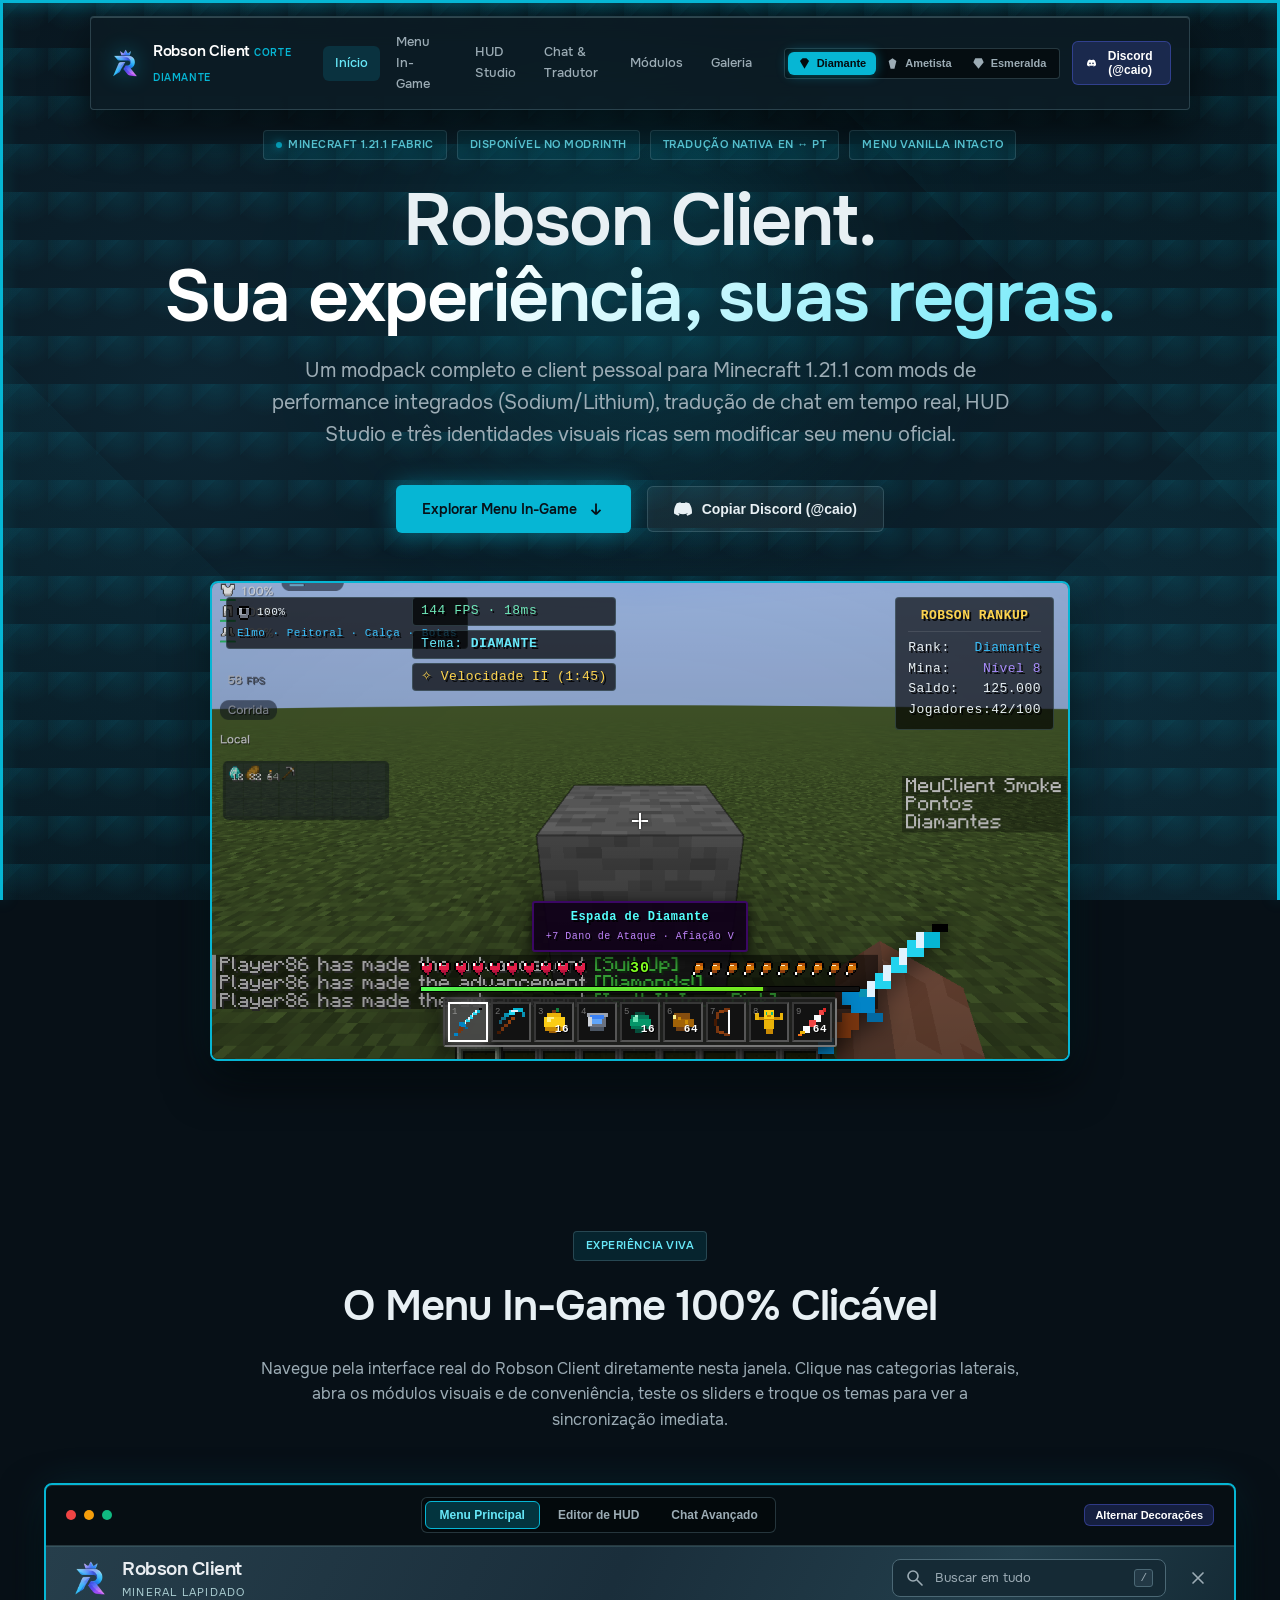
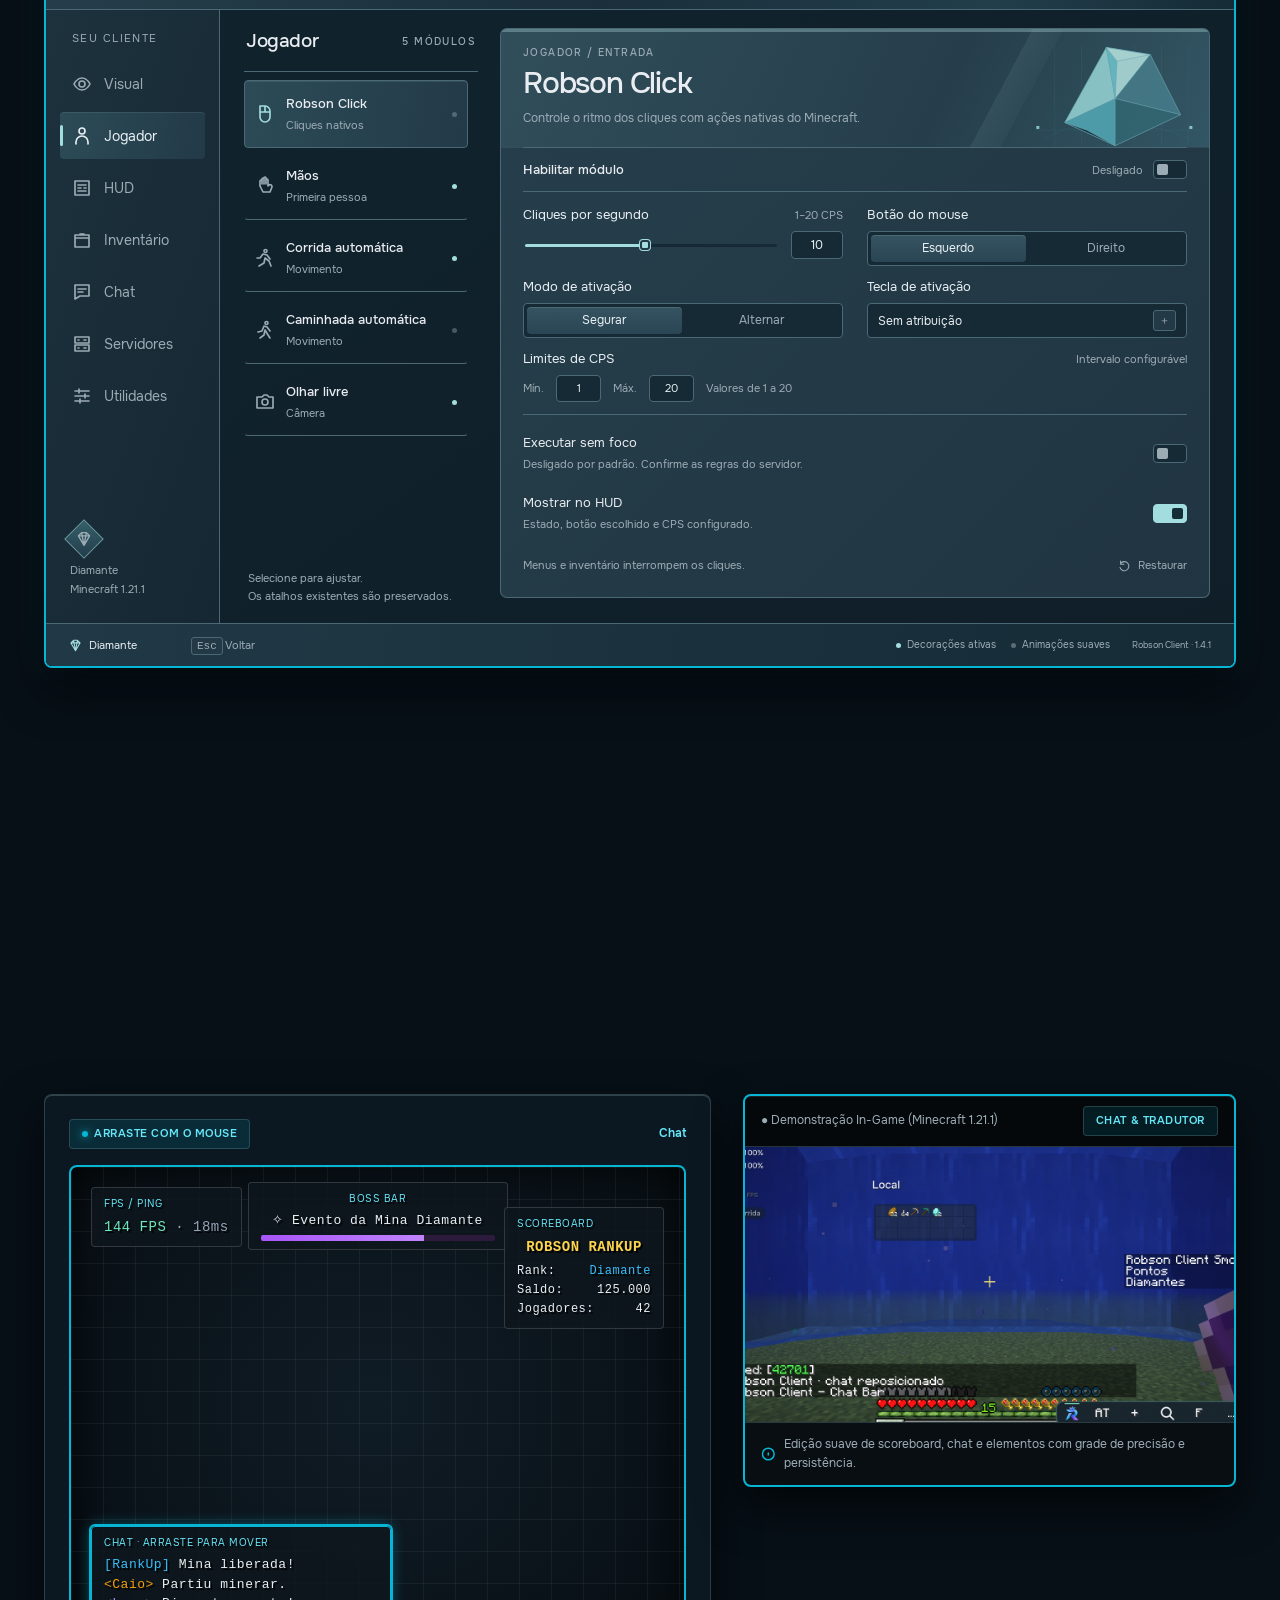
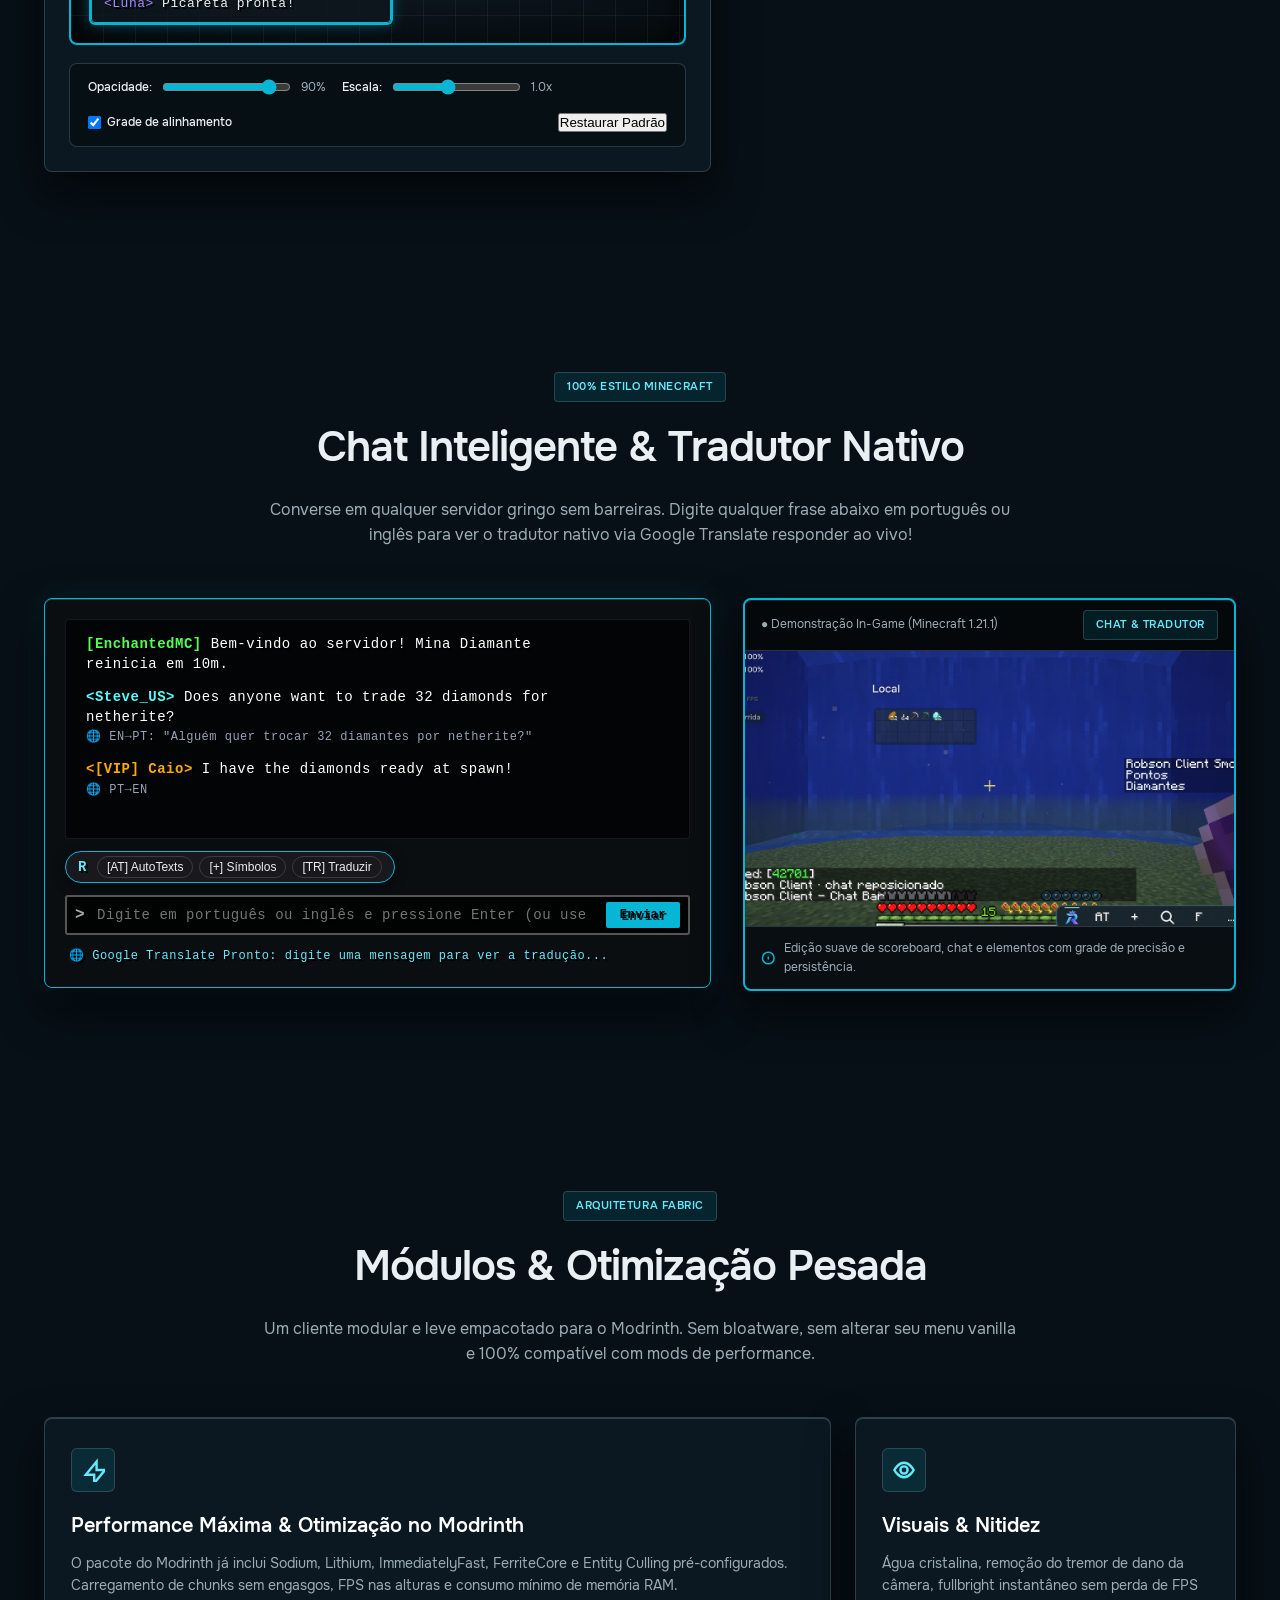
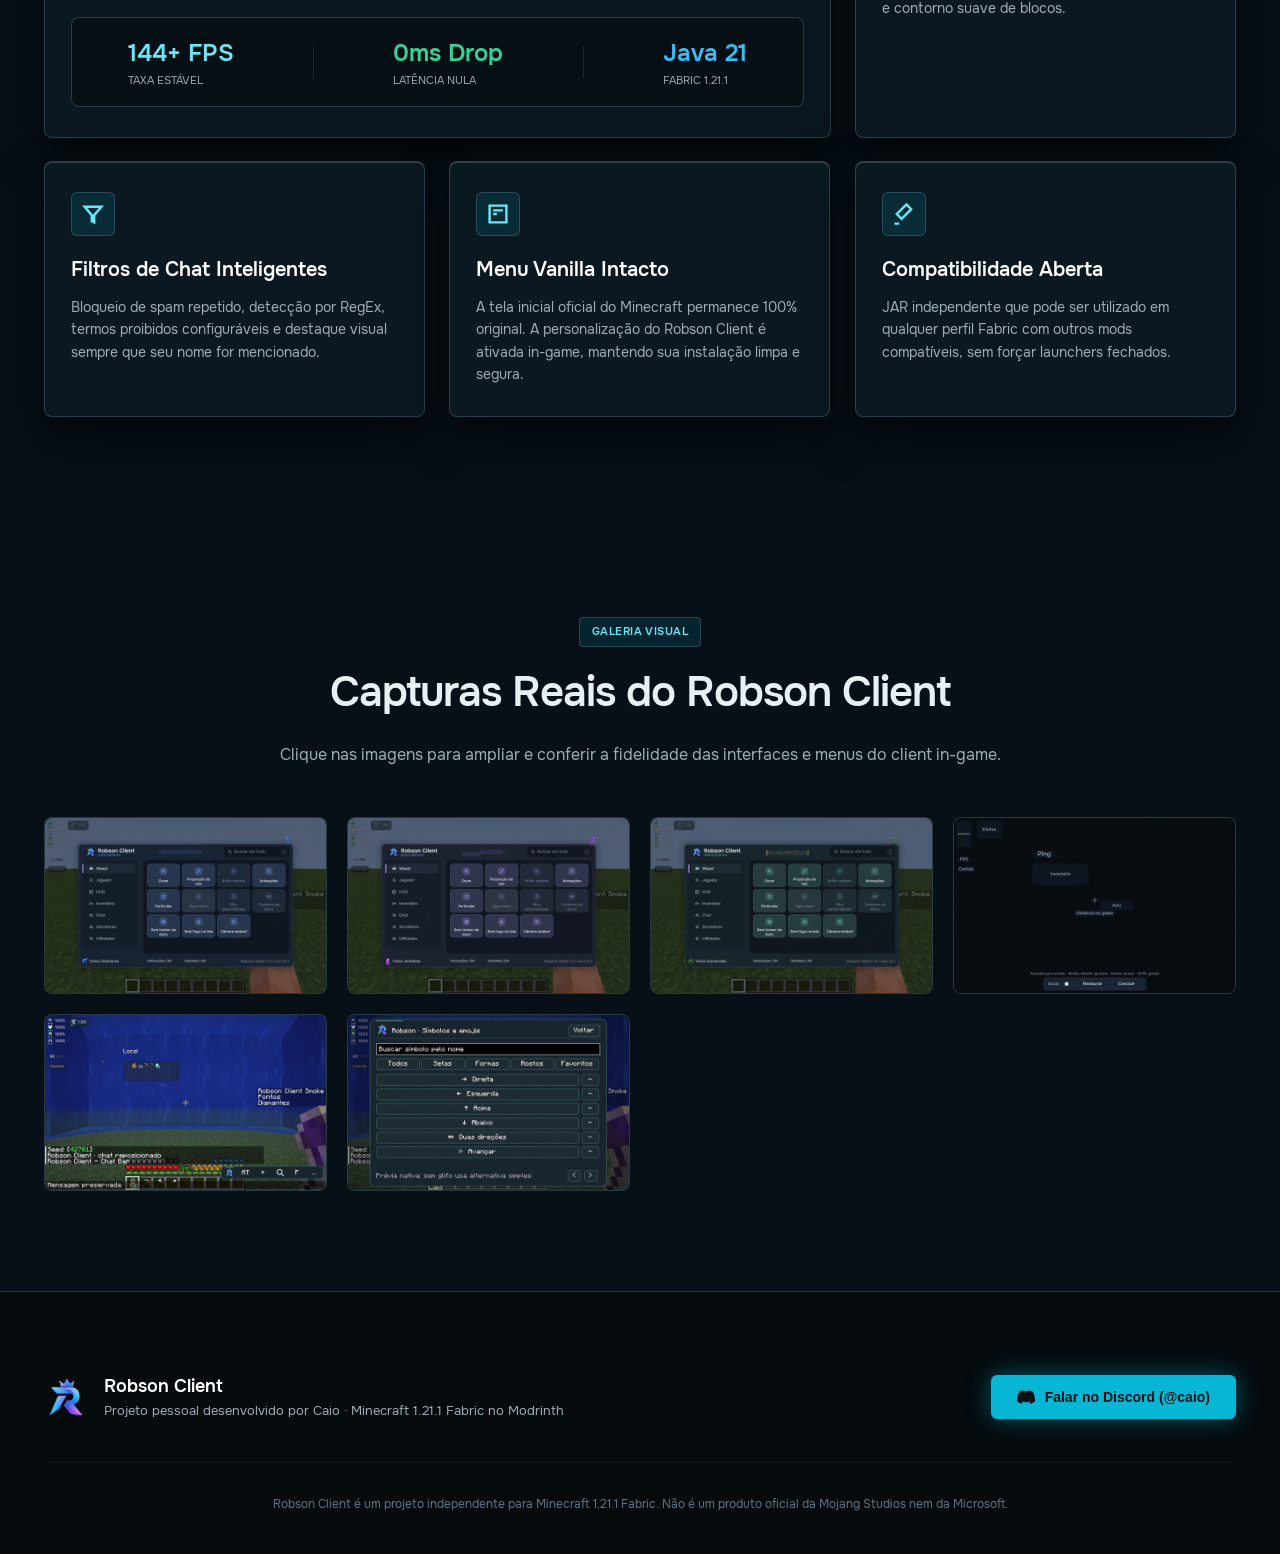
==== commit 407166c0: "fix: remove duplicate chat, add interactive 1st-person swinging arm and sunny mc world, side theme r" ====
--- a/index.html
+++ b/index.html
@@ -14,6 +14,8 @@
 
   <!-- LINHA DECORATIVA DO TEMA NO TOPO DO NAVEGADOR -->
   <div class="browser-theme-accent-stripe" aria-hidden="true"></div>
+  <div class="browser-theme-side-left" aria-hidden="true"></div>
+  <div class="browser-theme-side-right" aria-hidden="true"></div>
 
   <!-- NAVBAR FLUTUANTE EM VIDRO ESTILIZADO -->
   <div class="navbar-wrap">
@@ -114,6 +116,11 @@
           <!-- Mira Vanilla (Crosshair) -->
           <div class="mc-crosshair"></div>
 
+          <!-- Braço do Jogador em Primeira Pessoa com Item (Balança e bate ao clicar!) -->
+          <div class="mc-player-arm" id="hero-player-arm" title="Clique na tela para atacar!">
+            <img src="assets/mc/item-sword.svg" id="hero-held-item" class="mc-arm-item" alt="Item na mão">
+          </div>
+
           <!-- Scoreboard Minecraft -->
           <div class="mc-scoreboard-demo mc-font">
             <div class="mc-scoreboard-title">ROBSON RANKUP</div>
@@ -346,11 +353,11 @@
         <!-- Vídeo Real In-Game (Crop de CSS) -->
         <div class="video-showcase-box" data-reveal data-reveal-delay="1">
           <div class="video-showcase-header">
-            <span>● Gravação In-Game (Minecraft 1.21.1)</span>
-            <span class="badge">HUD Studio</span>
+            <span>● Demonstração In-Game (Minecraft 1.21.1)</span>
+            <span class="badge">Chat & Tradutor</span>
           </div>
           <div class="video-crop-viewport">
-            <video src="media/hud-studio.mp4" autoplay loop muted playsinline></video>
+            <video src="media/chat-translator.mp4" poster="media/v14-chat-bar.png" autoplay loop muted playsinline></video>
           </div>
           <div class="video-caption">
             <svg width="16" height="16" viewBox="0 0 20 20" fill="none" stroke="var(--primary)" stroke-width="2"><path d="M10 18a8 8 0 100-16 8 8 0 000 16zM10 8v4m0 4h.01"/></svg>
@@ -439,11 +446,11 @@
         <!-- Vídeo Real In-Game (Crop de CSS) -->
         <div class="video-showcase-box" data-reveal data-reveal-delay="1">
           <div class="video-showcase-header">
-            <span>● Gravação In-Game (Minecraft 1.21.1)</span>
-            <span class="badge">HUD Studio</span>
+            <span>● Demonstração In-Game (Minecraft 1.21.1)</span>
+            <span class="badge">Chat & Tradutor</span>
           </div>
           <div class="video-crop-viewport">
-            <video src="media/hud-studio.mp4" autoplay loop muted playsinline></video>
+            <video src="media/chat-translator.mp4" poster="media/v14-chat-bar.png" autoplay loop muted playsinline></video>
           </div>
           <div class="video-caption">
             <svg width="16" height="16" viewBox="0 0 20 20" fill="none" stroke="var(--primary)" stroke-width="2"><path d="M10 18a8 8 0 100-16 8 8 0 000 16zM10 8v4m0 4h.01"/></svg>
@@ -455,109 +462,7 @@
   </section>
 
   <!-- SEÇÃO 3: CHAT 100% ESTILO MINECRAFT & TRADUTOR GOOGLE REAL -->
-  <section id="chat-tradutor" class="section">
-    <div class="container">
-      <div class="section-head" data-reveal>
-        <span class="badge">100% Estilo Minecraft</span>
-        <h2 class="section-title">Chat Inteligente & Tradutor Nativo</h2>
-        <p class="section-desc">
-          Converse em qualquer servidor gringo sem barreiras. Digite qualquer frase abaixo em português ou inglês para ver o tradutor nativo via Google Translate responder ao vivo!
-        </p>
-      </div>
-
-      <div class="lab-grid">
-        <!-- Chat Minecraft Autêntico -->
-        <div class="mc-chat-container mc-font" data-reveal>
-          <!-- Mensagens do Chat -->
-          <div class="mc-chat-messages-box" id="chat-sim-messages">
-            <div class="mc-chat-line">
-              <span class="mc-c-server">[EnchantedMC]</span> <span class="mc-c-white">Welcome to the server! Use /help for commands.</span>
-            </div>
-            <div class="mc-chat-line">
-              <span class="mc-c-player">&lt;Steve_US&gt;</span> <span class="mc-c-white">Does anyone want to trade diamonds for netherite?</span>
-              <span class="mc-c-trans">🌐 Traduzido: "Alguém quer trocar diamantes por netherite?"</span>
-            </div>
-            <div class="mc-chat-line">
-              <span class="mc-c-rank">&lt;[VIP] Caio&gt;</span> <span class="mc-c-white">I have 32 diamonds ready to trade!</span>
-              <span class="mc-c-trans">🌐 Traduzido: "Eu tenho 32 diamantes prontos para trocar!"</span>
-            </div>
-          </div>
-
-          <!-- Indicador da Tradução Automática -->
-          <div class="mc-translator-status-bar" id="chat-sim-trans-preview">
-            Digite algo em português ou inglês para testar a tradução via Google...
-          </div>
-
-          <!-- Robson Chat Bar (Ações Rápidas Oficiais) -->
-          <div class="mc-chatbar-buttons">
-            <!-- Botão AT com Popover -->
-            <div style="position:relative;">
-              <button class="mc-chatbar-btn" id="chat-btn-autotext" title="Atalhos rápidos de texto">
-                <strong>[AT]</strong> AutoTexts
-              </button>
-              <div class="sim-popover" id="chat-popover-autotext">
-                <div style="font-size:12px; color:#aaa; margin-bottom:6px;">6 ATALHOS RÁPIDOS</div>
-                <div class="popover-grid-buttons">
-                  <button data-autotext="/home">/home</button>
-                  <button data-autotext="/mina">/mina</button>
-                  <button data-autotext="/spawn">/spawn</button>
-                  <button data-autotext="/pvp">/pvp</button>
-                  <button data-autotext="/g Olá a todos!">/g Olá!</button>
-                  <button data-autotext="/r Picareta pronta.">/r Resposta</button>
-                </div>
-              </div>
-            </div>
-
-            <!-- Botão Símbolos com Popover -->
-            <div style="position:relative;">
-              <button class="mc-chatbar-btn" id="chat-btn-symbols" title="Símbolos e emojis">
-                ✧ Símbolos
-              </button>
-              <div class="sim-popover" id="chat-popover-symbols">
-                <div style="font-size:12px; color:#aaa; margin-bottom:6px;">CARACTERES MINECRAFT</div>
-                <div class="popover-grid-buttons">
-                  <button>✧</button>
-                  <button>⚒</button>
-                  <button>⚔</button>
-                  <button>★</button>
-                  <button>❤</button>
-                  <button>⚡</button>
-                </div>
-              </div>
-            </div>
-
-            <button class="mc-chatbar-btn" title="Histórico de até 2000 linhas">
-              🔍 2000 Linhas
-            </button>
-            <button class="mc-chatbar-btn" title="Tradução Nativa Ativa" style="color:var(--primary-light);">
-              🌐 Traduzir (EN ↔ PT)
-            </button>
-          </div>
-
-          <!-- Input Minecraft com Cursor -->
-          <div class="mc-input-wrap">
-            <input type="text" class="mc-chat-input mc-font" id="chat-sim-input" placeholder="Digite uma mensagem (ex: Alguem pode me ajudar?)...">
-            <button class="mc-send-btn mc-font" id="chat-sim-send">Enviar</button>
-          </div>
-        </div>
-
-        <!-- Vídeo Real In-Game (Crop de CSS) -->
-        <div class="video-showcase-box" data-reveal data-reveal-delay="1">
-          <div class="video-showcase-header">
-            <span>● Servidor Global (Tradução In-Game)</span>
-            <span class="badge">Chat & Tradutor</span>
-          </div>
-          <div class="video-crop-viewport">
-            <video src="media/chat-translator.mp4" autoplay loop muted playsinline></video>
-          </div>
-          <div class="video-caption">
-            <svg width="16" height="16" viewBox="0 0 20 20" fill="none" stroke="var(--primary)" stroke-width="2"><path d="M10 18a8 8 0 100-16 8 8 0 000 16zM10 8v4m0 4h.01"/></svg>
-            <span>Tradução simultânea sem sair do jogo, com suporte a menções e filtros anti-spam.</span>
-          </div>
-        </div>
-      </div>
-    </div>
-  </section>
+  
 
   <!-- SEÇÃO 4: BENTO GRID DE FUNCIONALIDADES & PERFORMANCE -->
   <section id="funcionalidades" class="section">
--- a/css/style.css
+++ b/css/style.css
@@ -1,3 +1,18 @@
+/* Decorações do Tema nas Bordas do Navegador */
+.browser-theme-side-left, .browser-theme-side-right {
+  position: fixed;
+  top: 0;
+  bottom: 0;
+  width: 3px;
+  background: var(--primary);
+  box-shadow: 0 0 16px var(--primary-glow);
+  z-index: 998;
+  pointer-events: none;
+  transition: all 0.4s ease;
+}
+.browser-theme-side-left { left: 0; }
+.browser-theme-side-right { right: 0; }
+
 /* Top Browser Accent Stripe */
 .browser-theme-accent-stripe {
   position: fixed;
@@ -548,7 +563,7 @@
 .mc-game-backdrop {
   position: absolute;
   inset: 0;
-  background: linear-gradient(rgba(0, 0, 0, 0.1), rgba(0, 0, 0, 0.4)), url('../media/v141-boss-world.png') center/cover no-repeat;
+  background: linear-gradient(rgba(0, 0, 0, 0.1), rgba(0, 0, 0, 0.4)), url('../media/mc-world-sunny.png') center/cover no-repeat;
   filter: brightness(0.95);
 }
 
@@ -628,6 +643,39 @@
   top: 0;
   left: 7px;
 }
+
+/* Braço do Jogador em Primeira Pessoa com Ataque */
+.mc-player-arm {
+  position: absolute;
+  bottom: -15px;
+  right: 14%;
+  width: 130px;
+  height: 170px;
+  transform-origin: bottom right;
+  pointer-events: none;
+  z-index: 15;
+  transition: transform 0.08s ease-out;
+  transform: translateZ(50px);
+}
+
+.mc-player-arm.swinging {
+  animation: mcAttackSwing 0.22s cubic-bezier(0.2, 0.8, 0.4, 1.2);
+}
+
+@keyframes mcAttackSwing {
+  0% { transform: rotate(0deg) translateY(0) translateZ(50px); }
+  45% { transform: rotate(-38deg) translateY(24px) scale(1.15) translateZ(55px); }
+  100% { transform: rotate(0deg) translateY(0) translateZ(50px); }
+}
+
+.mc-arm-item {
+  width: 100%;
+  height: 100%;
+  object-fit: contain;
+  filter: drop-shadow(0 4px 12px rgba(0, 0, 0, 0.7));
+  image-rendering: pixelated;
+}
+
 
 /* In-game Scoreboard no topo direito */
 .mc-scoreboard-demo {
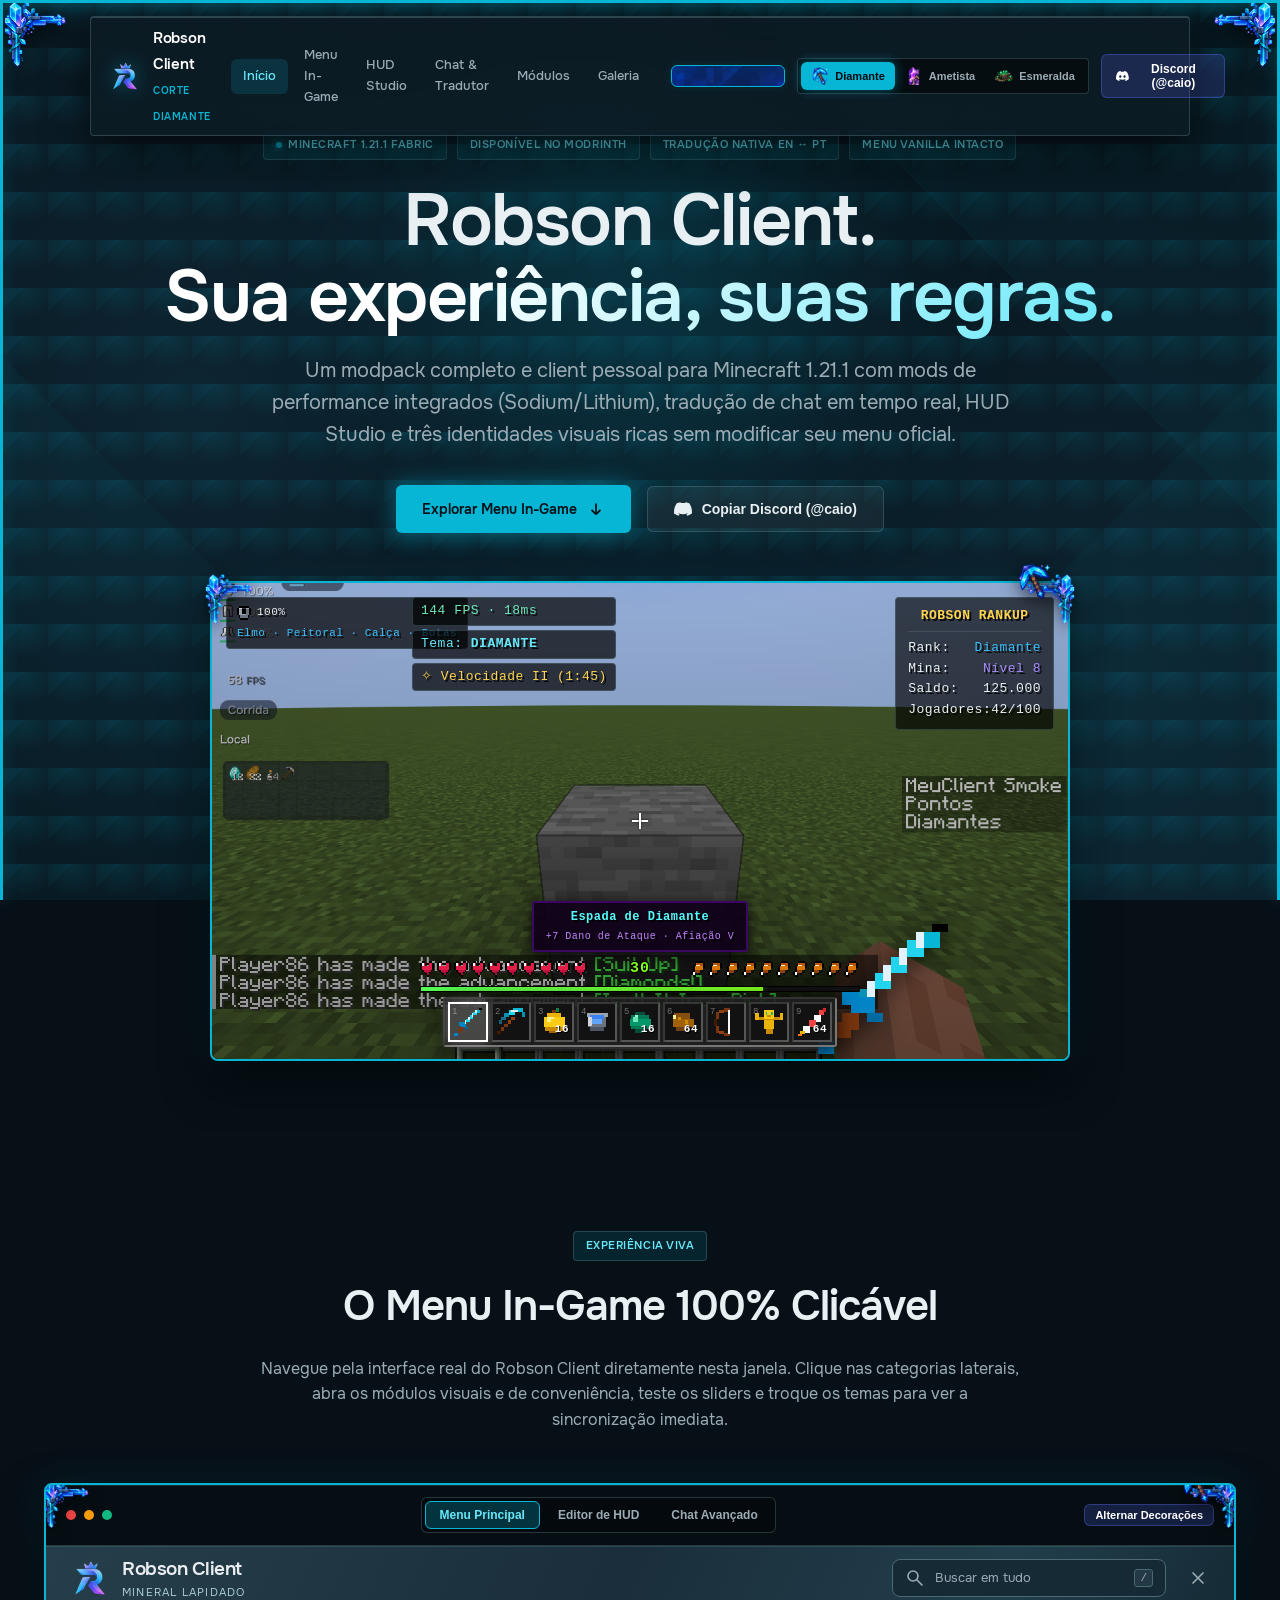
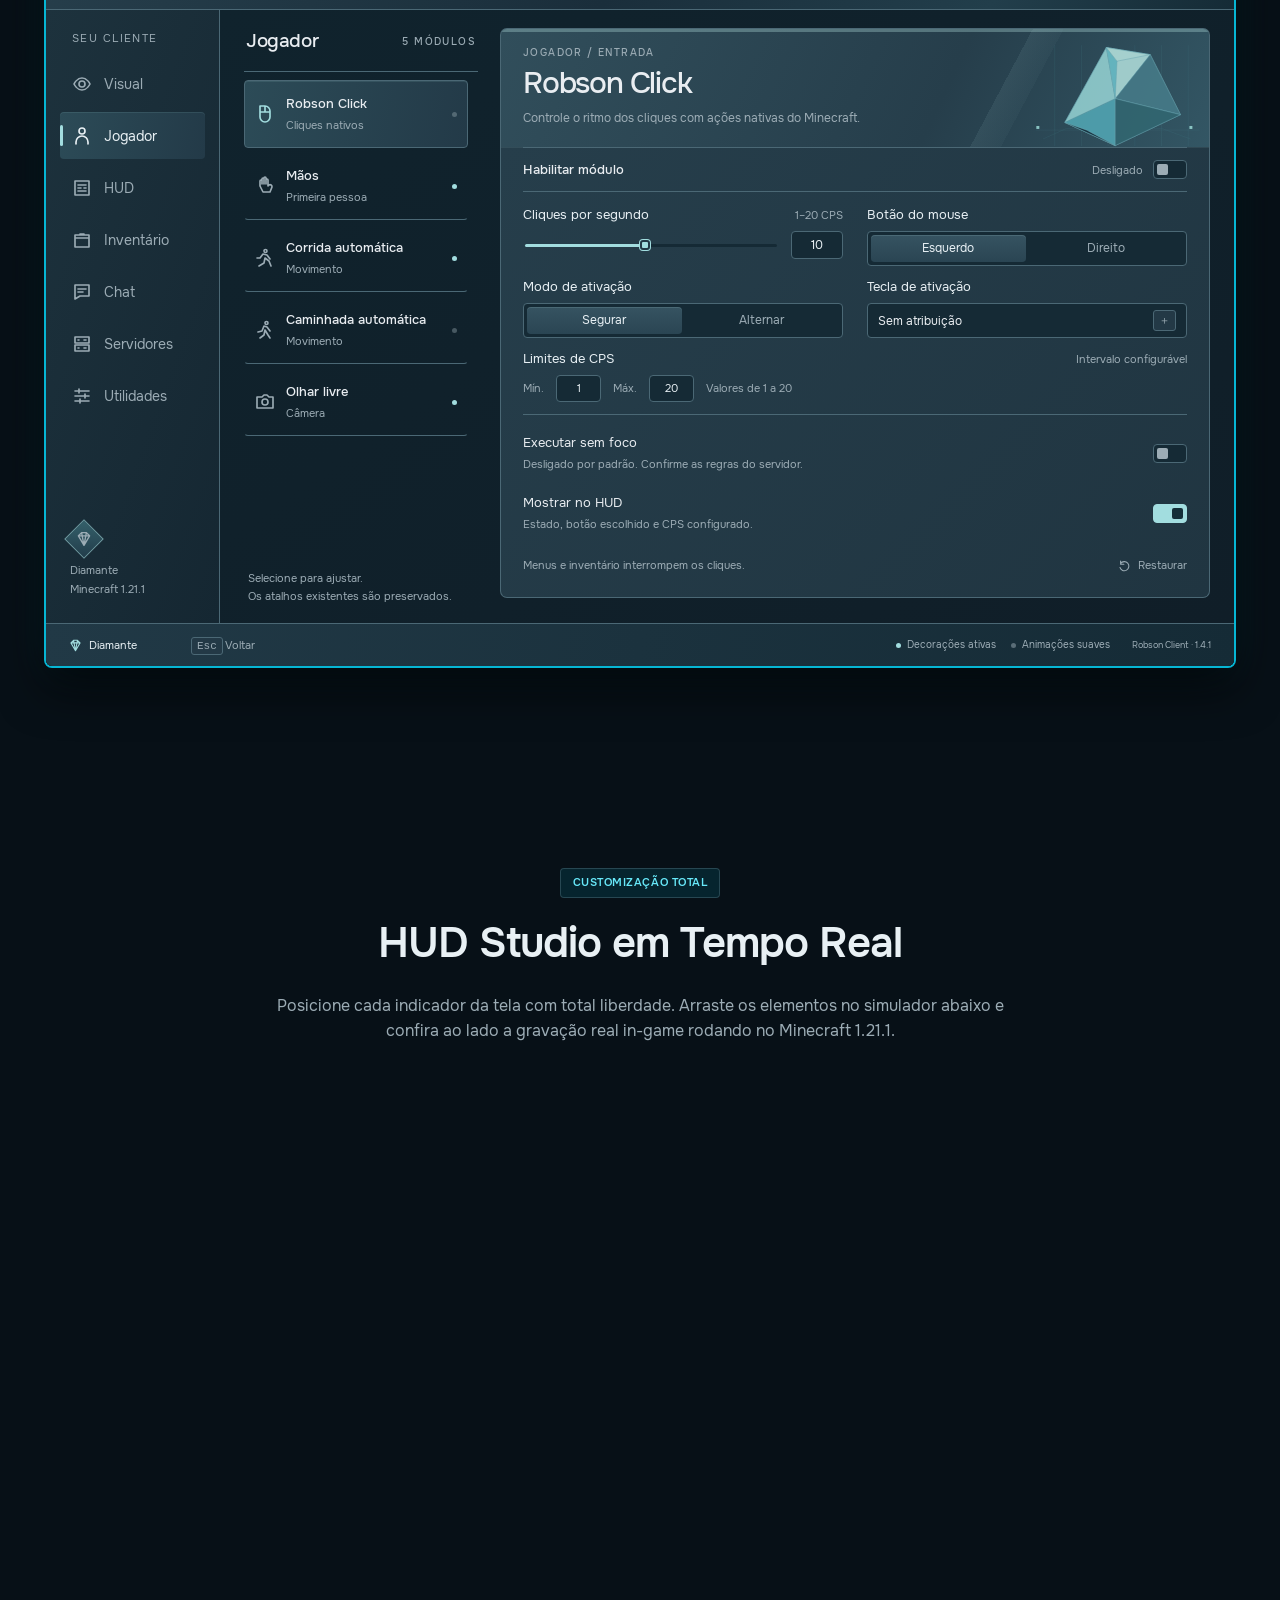
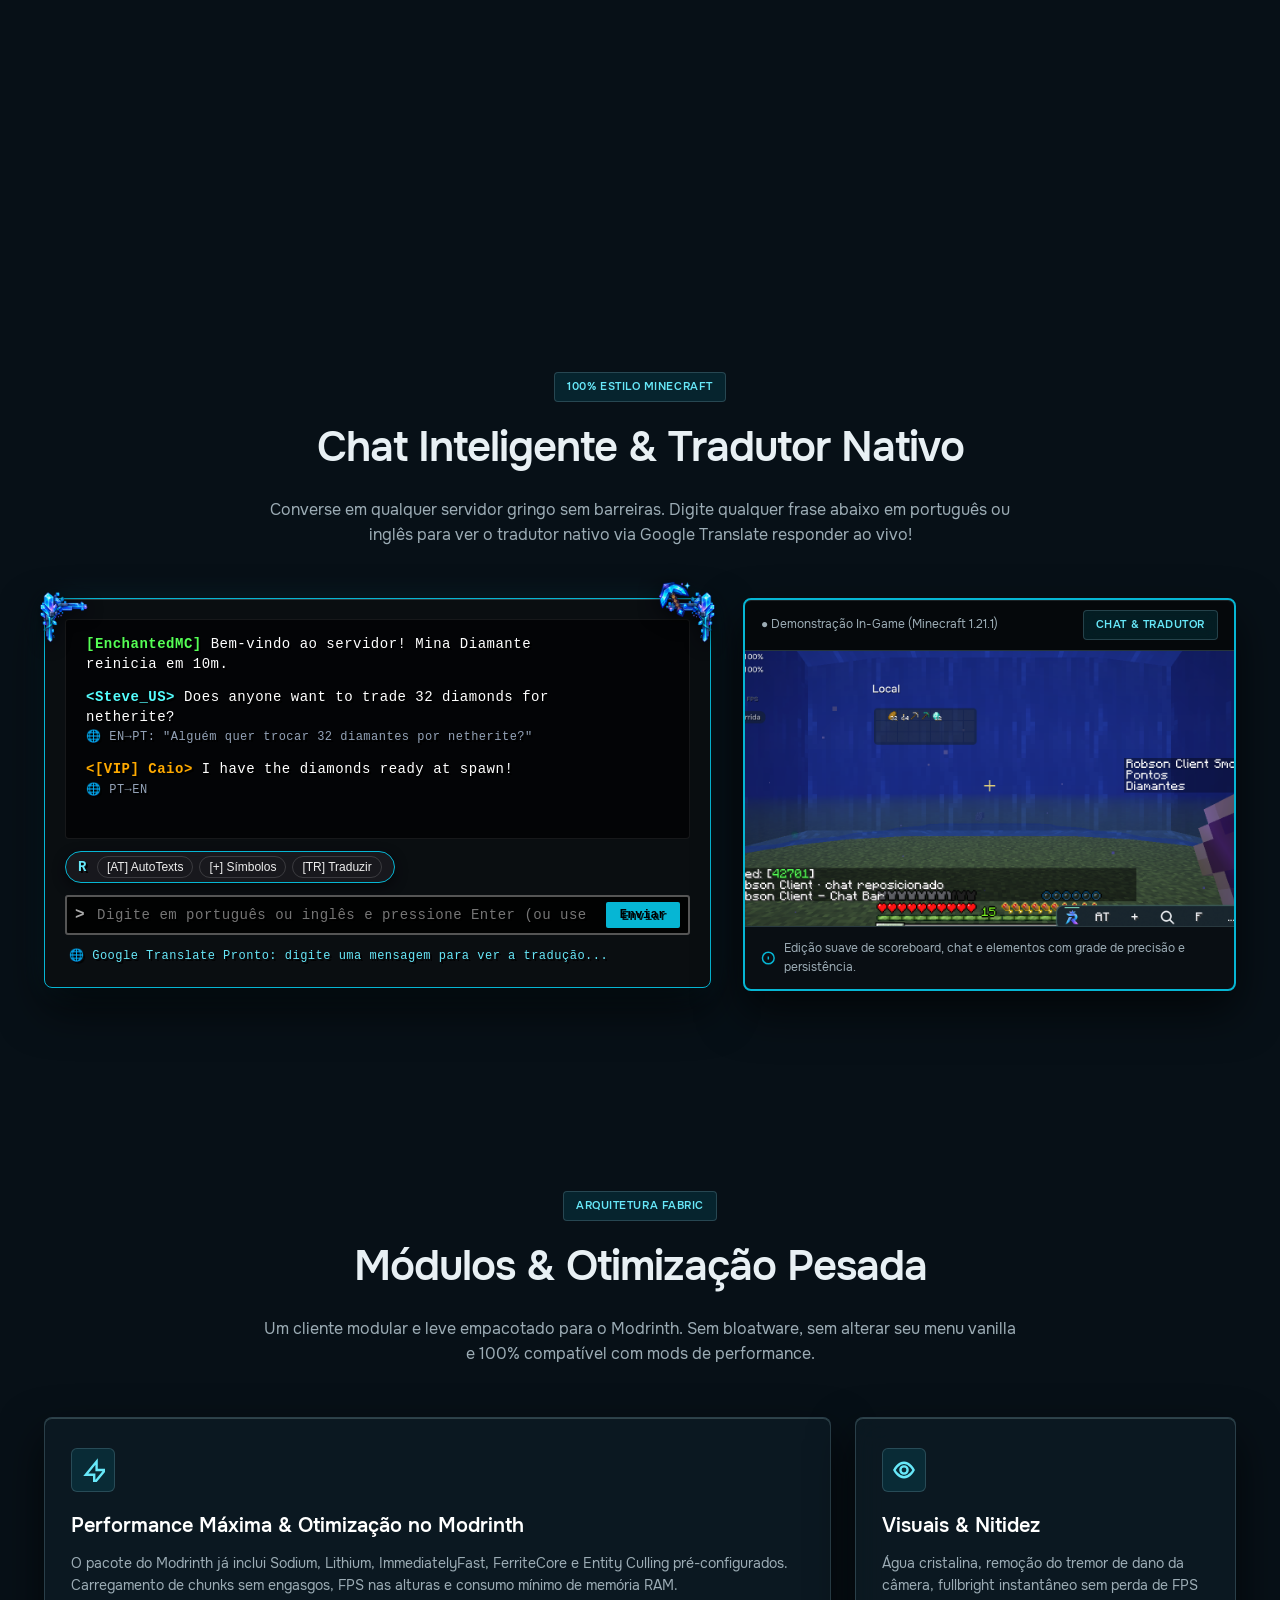
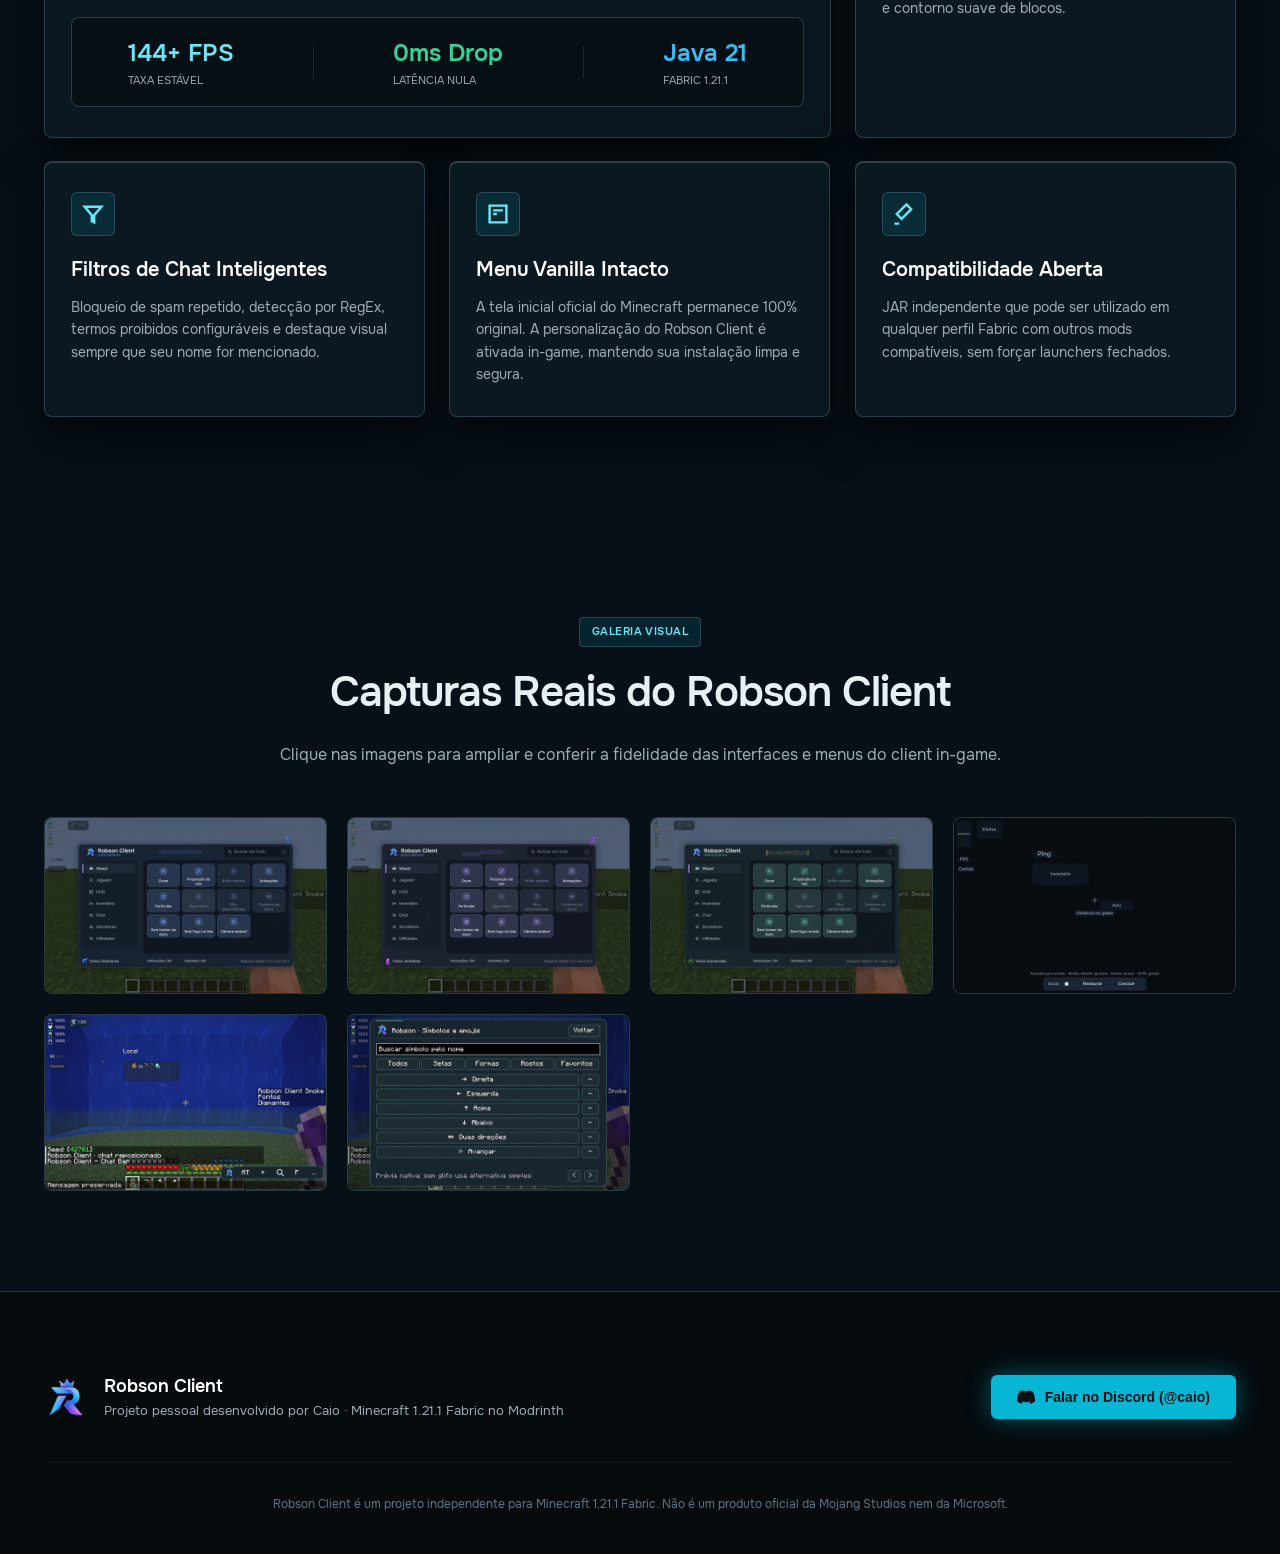
==== commit eb591b50: "feat: real theme decorations (browser corners, window corner ornaments, material strip, and emblem i" ====
--- a/index.html
+++ b/index.html
@@ -14,6 +14,8 @@
 
   <!-- LINHA DECORATIVA DO TEMA NO TOPO DO NAVEGADOR -->
   <div class="browser-theme-accent-stripe" aria-hidden="true"></div>
+  <div class="browser-theme-corner top-left" aria-hidden="true"></div>
+  <div class="browser-theme-corner top-right" aria-hidden="true"></div>
   <div class="browser-theme-side-left" aria-hidden="true"></div>
   <div class="browser-theme-side-right" aria-hidden="true"></div>
 
@@ -39,17 +41,19 @@
 
       <div class="nav-actions">
         <!-- Seletor de Temas Global -->
+        <div class="nav-theme-strip" title="Faixa material do tema ativo"></div>
+
         <div class="theme-selector-pill" title="Mudar Tema do Client e do Site">
           <button class="theme-btn active" data-set-theme="diamante" title="Tema Diamante (Mineral Lapidado)">
-            <svg viewBox="0 0 20 20" fill="currentColor"><path d="M3 6l4-4h6l4 4-7 12Z"/></svg>
+            <img src="assets/themes/diamante-icon.png" width="18" height="18" alt="Diamante">
             <span>Diamante</span>
           </button>
           <button class="theme-btn" data-set-theme="ametista" title="Tema Ametista (Estratos de Geodo)">
-            <svg viewBox="0 0 20 20" fill="currentColor"><path d="M10 2l6 4-3 12H7L4 6Z"/></svg>
+            <img src="assets/themes/ametista-icon.png" width="18" height="18" alt="Ametista">
             <span>Ametista</span>
           </button>
           <button class="theme-btn" data-set-theme="esmeralda" title="Tema Esmeralda (Oficina de Deepslate)">
-            <svg viewBox="0 0 20 20" fill="currentColor"><path d="M5 2h10l3 6-8 10L2 8Z"/></svg>
+            <img src="assets/themes/esmeralda-icon.png" width="18" height="18" alt="Esmeralda">
             <span>Esmeralda</span>
           </button>
         </div>
@@ -96,7 +100,10 @@
       </div>
 
       <!-- TELA MINECRAFT IN-GAME VIVA (3D TILT COM HUD REAL) -->
-      <div class="mc-game-viewport-wrap" data-reveal>
+      <div class="mc-game-viewport-wrap window-themed-frame" data-reveal>
+        <div class="window-theme-corner tl"></div>
+        <div class="window-theme-corner tr"></div>
+        <div class="window-theme-emblem"></div>
         <div class="mc-game-screen" id="hero-game-screen">
           <div class="mc-game-backdrop"></div>
 
@@ -235,7 +242,10 @@
       </div>
 
       <!-- Monitor Frame -->
-      <div class="client-frame-window" data-reveal>
+      <div class="client-frame-window window-themed-frame" data-reveal>
+        <div class="window-theme-corner tl"></div>
+        <div class="window-theme-corner tr"></div>
+        <div class="window-theme-emblem"></div>
         <div class="client-frame-topbar">
           <div class="window-dots">
             <span class="red"></span>
@@ -381,7 +391,10 @@
 
       <div class="lab-grid">
         <!-- Chat Minecraft Autêntico (Com Copiar, Robson Chat Bar e Tradutor Nativo) -->
-        <div class="mc-chat-screen-window mc-font" data-reveal>
+        <div class="mc-chat-screen-window window-themed-frame mc-font" data-reveal>
+          <div class="window-theme-corner tl"></div>
+          <div class="window-theme-corner tr"></div>
+          <div class="window-theme-emblem"></div>
           <!-- Mensagens com fundo translúcido clássico do Minecraft -->
           <div class="mc-vanilla-chat-hud" id="chat-sim-messages">
             <div class="mc-chat-row">
--- a/css/style.css
+++ b/css/style.css
@@ -77,6 +77,9 @@
   --text-muted: #9cacb5;
   --text-dim: #5c7482;
   --halo-color: #0d2532;
+  --theme-corner-img: url('../assets/themes/diamante-corner.png');
+  --theme-icon-img: url('../assets/themes/diamante-icon.png');
+  --theme-banner-img: url('../assets/themes/diamante-banner.png');
 
   --site-texture: 
     linear-gradient(135deg, rgba(6, 182, 212, 0.04) 25%, transparent 25%),
@@ -110,6 +113,9 @@
   --text-muted: #b9aabb;
   --text-dim: #7a687c;
   --halo-color: #2b133d;
+  --theme-corner-img: url('../assets/themes/ametista-corner.png');
+  --theme-icon-img: url('../assets/themes/ametista-icon.png');
+  --theme-banner-img: url('../assets/themes/ametista-banner.png');
 
   --site-texture: 
     radial-gradient(circle at 80% 20%, rgba(168, 85, 247, 0.09) 0%, transparent 45%),
@@ -141,6 +147,9 @@
   --text-muted: #b0bca7;
   --text-dim: #5c6955;
   --halo-color: #0f2c1b;
+  --theme-corner-img: url('../assets/themes/esmeralda-corner.png');
+  --theme-icon-img: url('../assets/themes/esmeralda-icon.png');
+  --theme-banner-img: url('../assets/themes/esmeralda-banner.png');
 
   --site-texture: 
     repeating-linear-gradient(0deg, rgba(16, 185, 129, 0.03) 0px, rgba(16, 185, 129, 0.03) 1px, transparent 1px, transparent 32px),
@@ -1569,3 +1578,86 @@
   .mc-scoreboard-demo { display: none; }
   .client-frame-viewport { height: 520px; }
 }
+
+
+/* ==========================================================
+   DECORAÇÕES VISUAIS DO TEMA (CRISTAIS, GEODOS E MINA)
+   ========================================================== */
+.browser-theme-corner {
+  position: fixed;
+  top: 0;
+  width: 68px;
+  height: 68px;
+  background-image: var(--theme-corner-img);
+  background-size: contain;
+  background-repeat: no-repeat;
+  z-index: 995;
+  pointer-events: none;
+  filter: drop-shadow(0 4px 10px rgba(0, 0, 0, 0.7));
+  transition: background-image 0.35s ease;
+}
+.browser-theme-corner.top-left {
+  left: 0;
+}
+.browser-theme-corner.top-right {
+  right: 0;
+  transform: scaleX(-1);
+}
+
+.nav-theme-strip {
+  width: 140px;
+  height: 22px;
+  background-image: var(--theme-banner-img);
+  background-size: cover;
+  background-position: center;
+  border: 1px solid var(--border-theme);
+  border-radius: var(--btn-radius);
+  box-shadow: 0 0 10px var(--primary-glow-soft);
+  transition: background-image 0.35s ease, border-color 0.35s ease;
+}
+@media (max-width: 900px) {
+  .nav-theme-strip {
+    display: none;
+  }
+}
+
+.window-themed-frame {
+  position: relative;
+}
+
+.window-theme-corner {
+  position: absolute;
+  width: 52px;
+  height: 52px;
+  background-image: var(--theme-corner-img);
+  background-size: contain;
+  background-repeat: no-repeat;
+  z-index: 25;
+  pointer-events: none;
+  filter: drop-shadow(0 3px 8px rgba(0, 0, 0, 0.7));
+  transition: background-image 0.35s ease;
+}
+.window-theme-corner.tl {
+  top: -8px;
+  left: -8px;
+}
+.window-theme-corner.tr {
+  top: -8px;
+  right: -8px;
+  transform: scaleX(-1);
+}
+
+.window-theme-emblem {
+  position: absolute;
+  top: -18px;
+  right: 18px;
+  width: 36px;
+  height: 36px;
+  background-image: var(--theme-icon-img);
+  background-size: contain;
+  background-repeat: no-repeat;
+  z-index: 28;
+  pointer-events: none;
+  filter: drop-shadow(0 4px 10px rgba(0, 0, 0, 0.8));
+  transition: background-image 0.35s ease;
+}
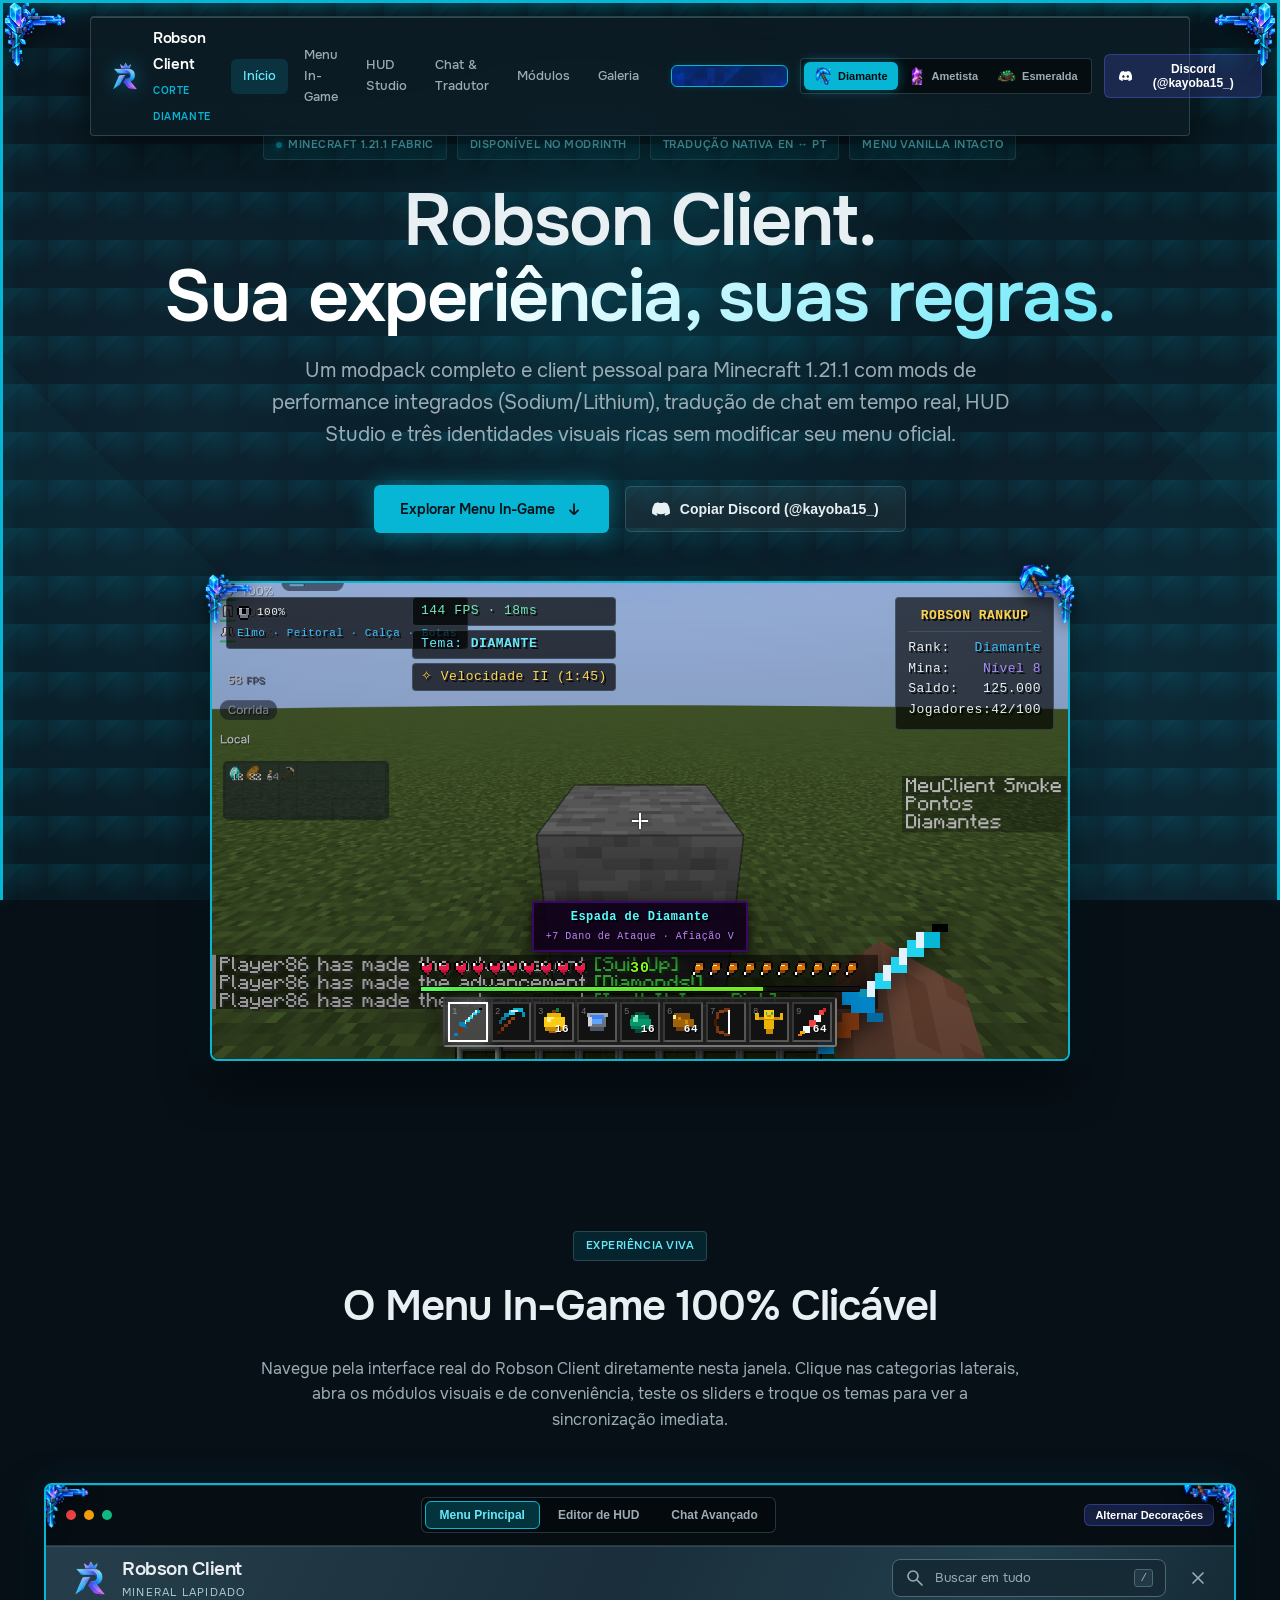
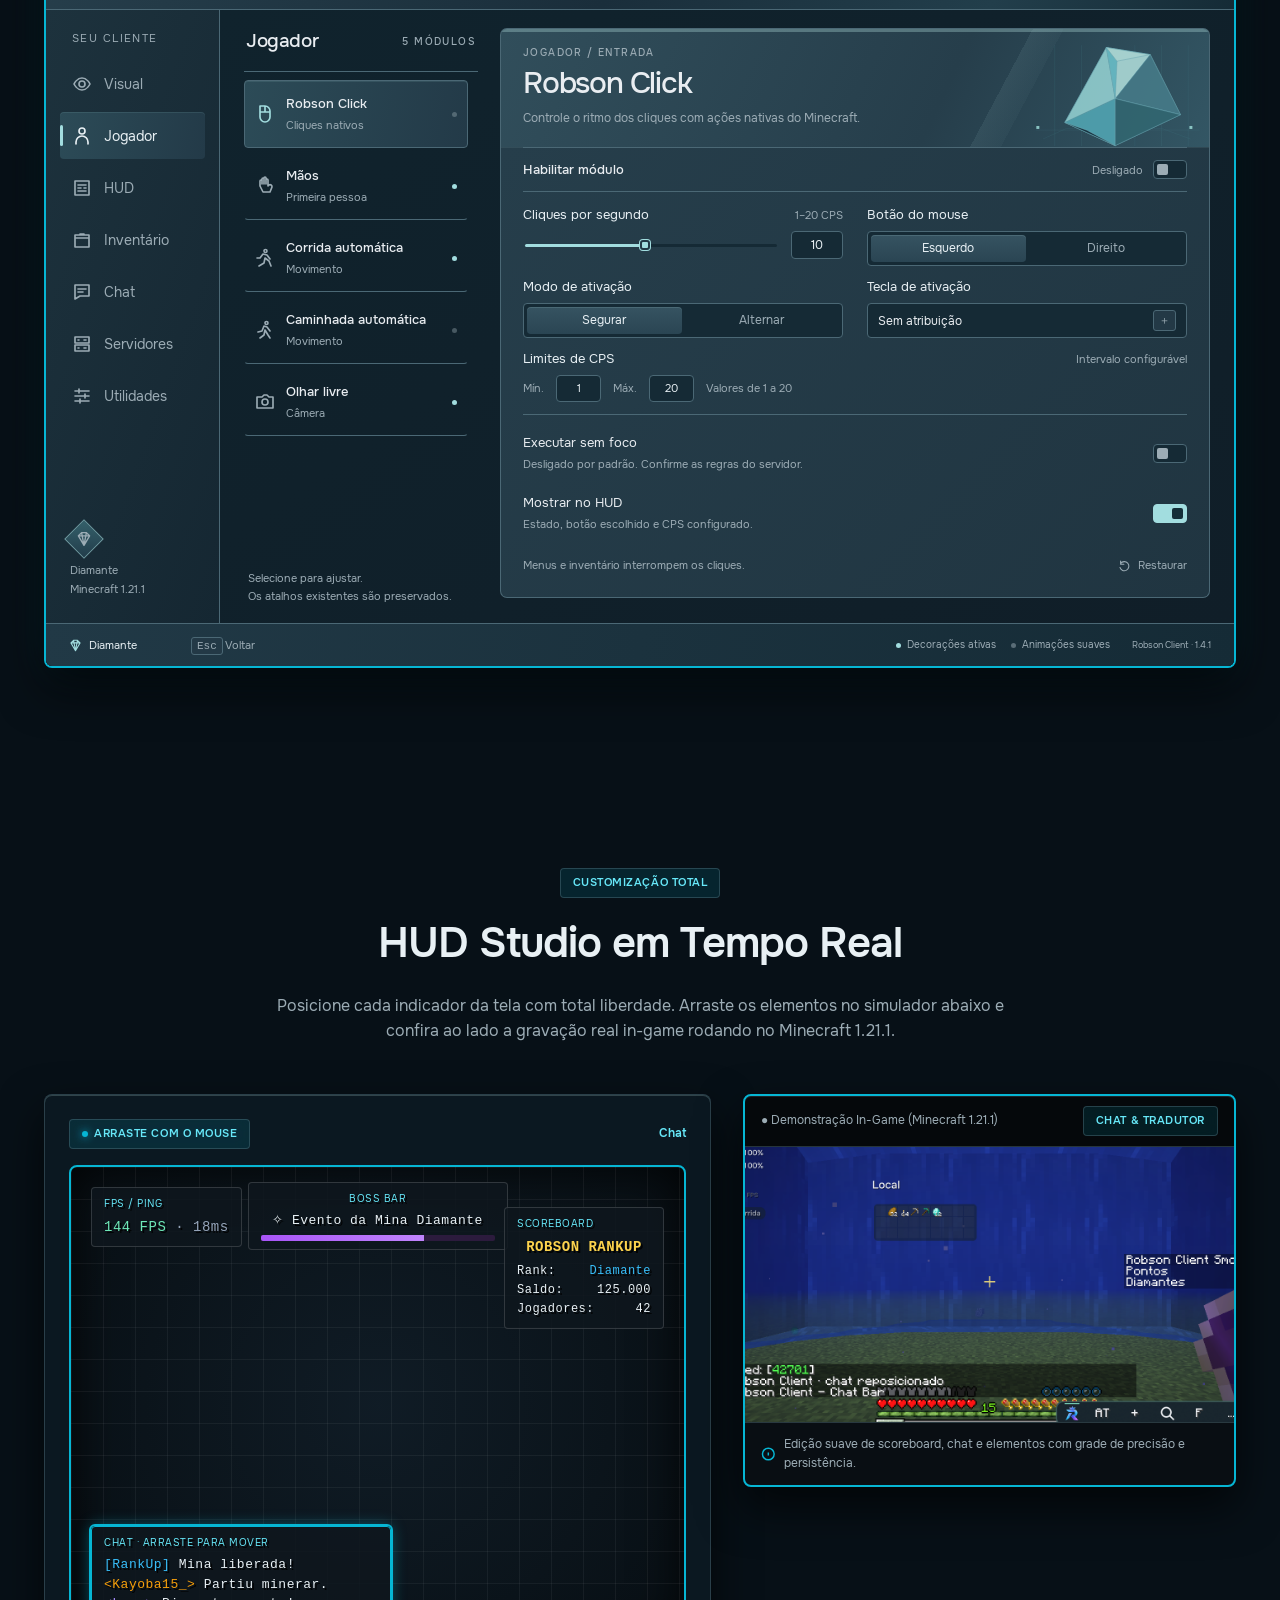
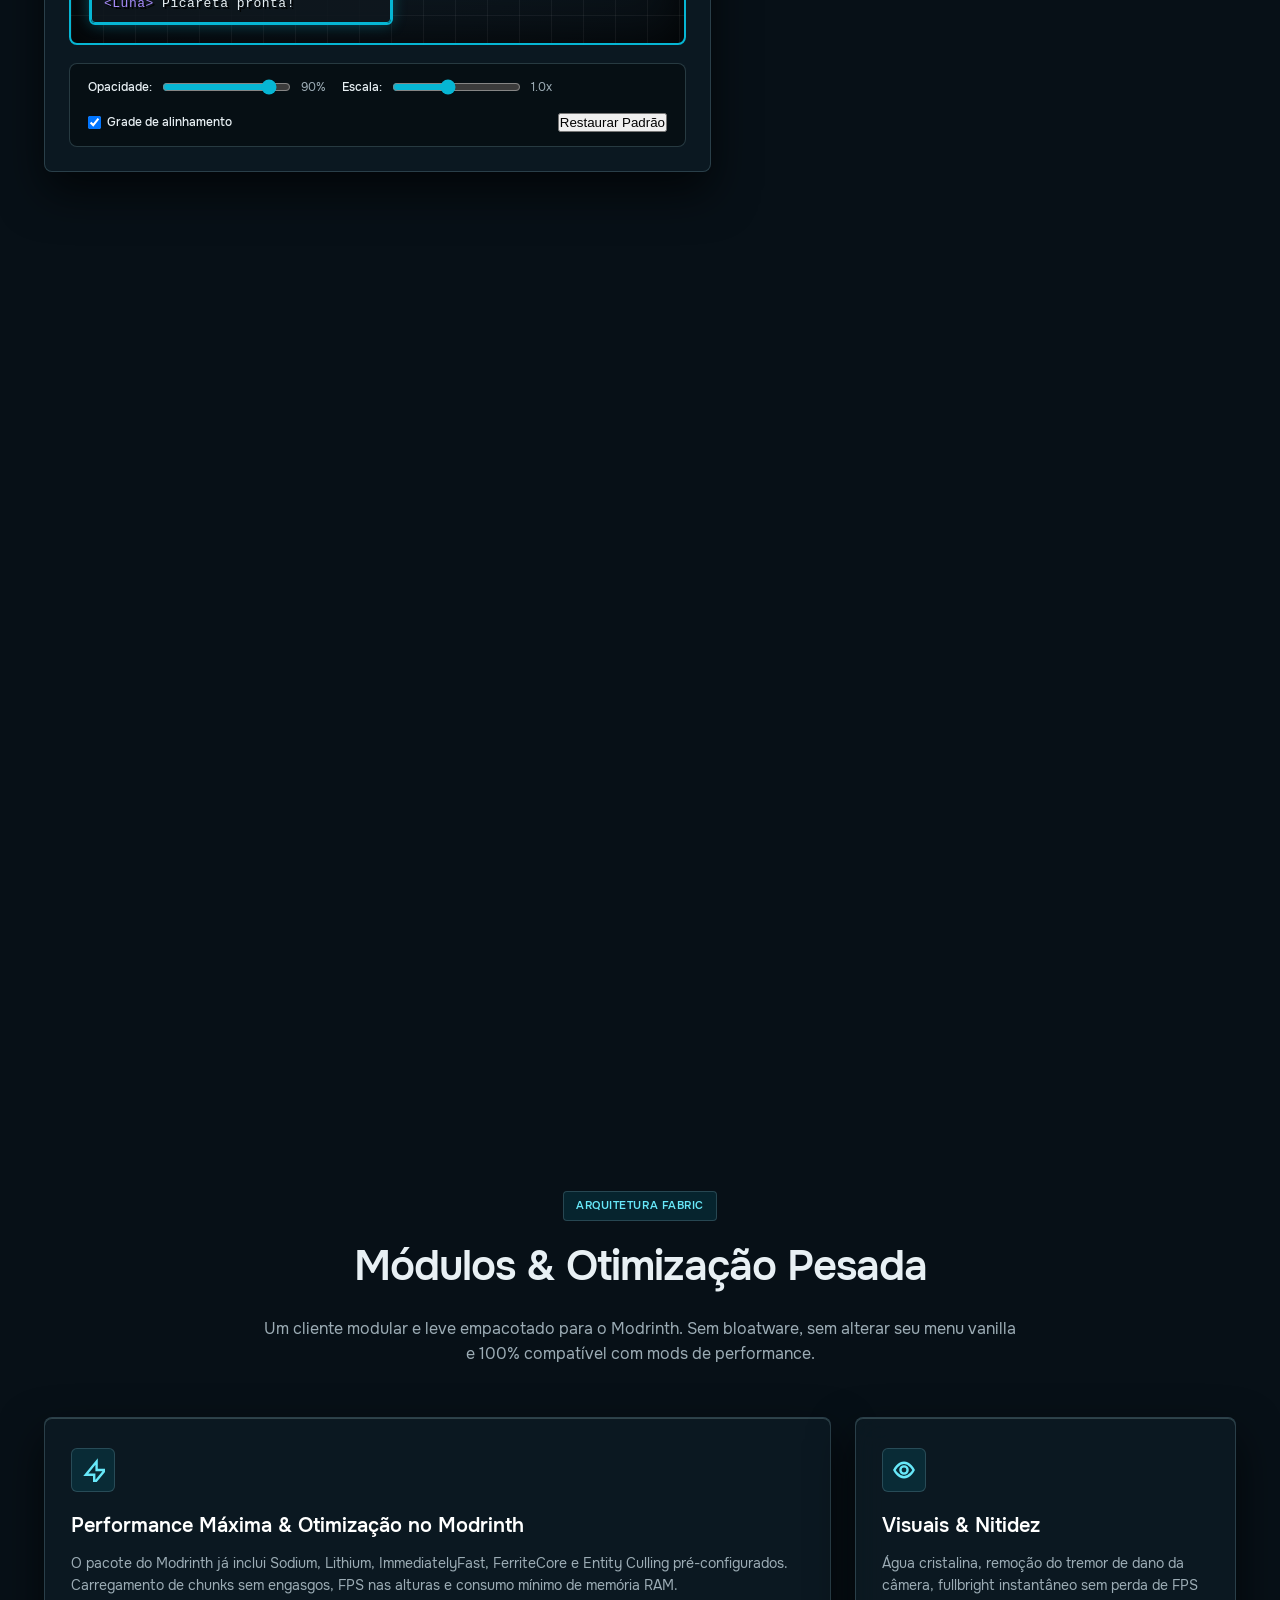
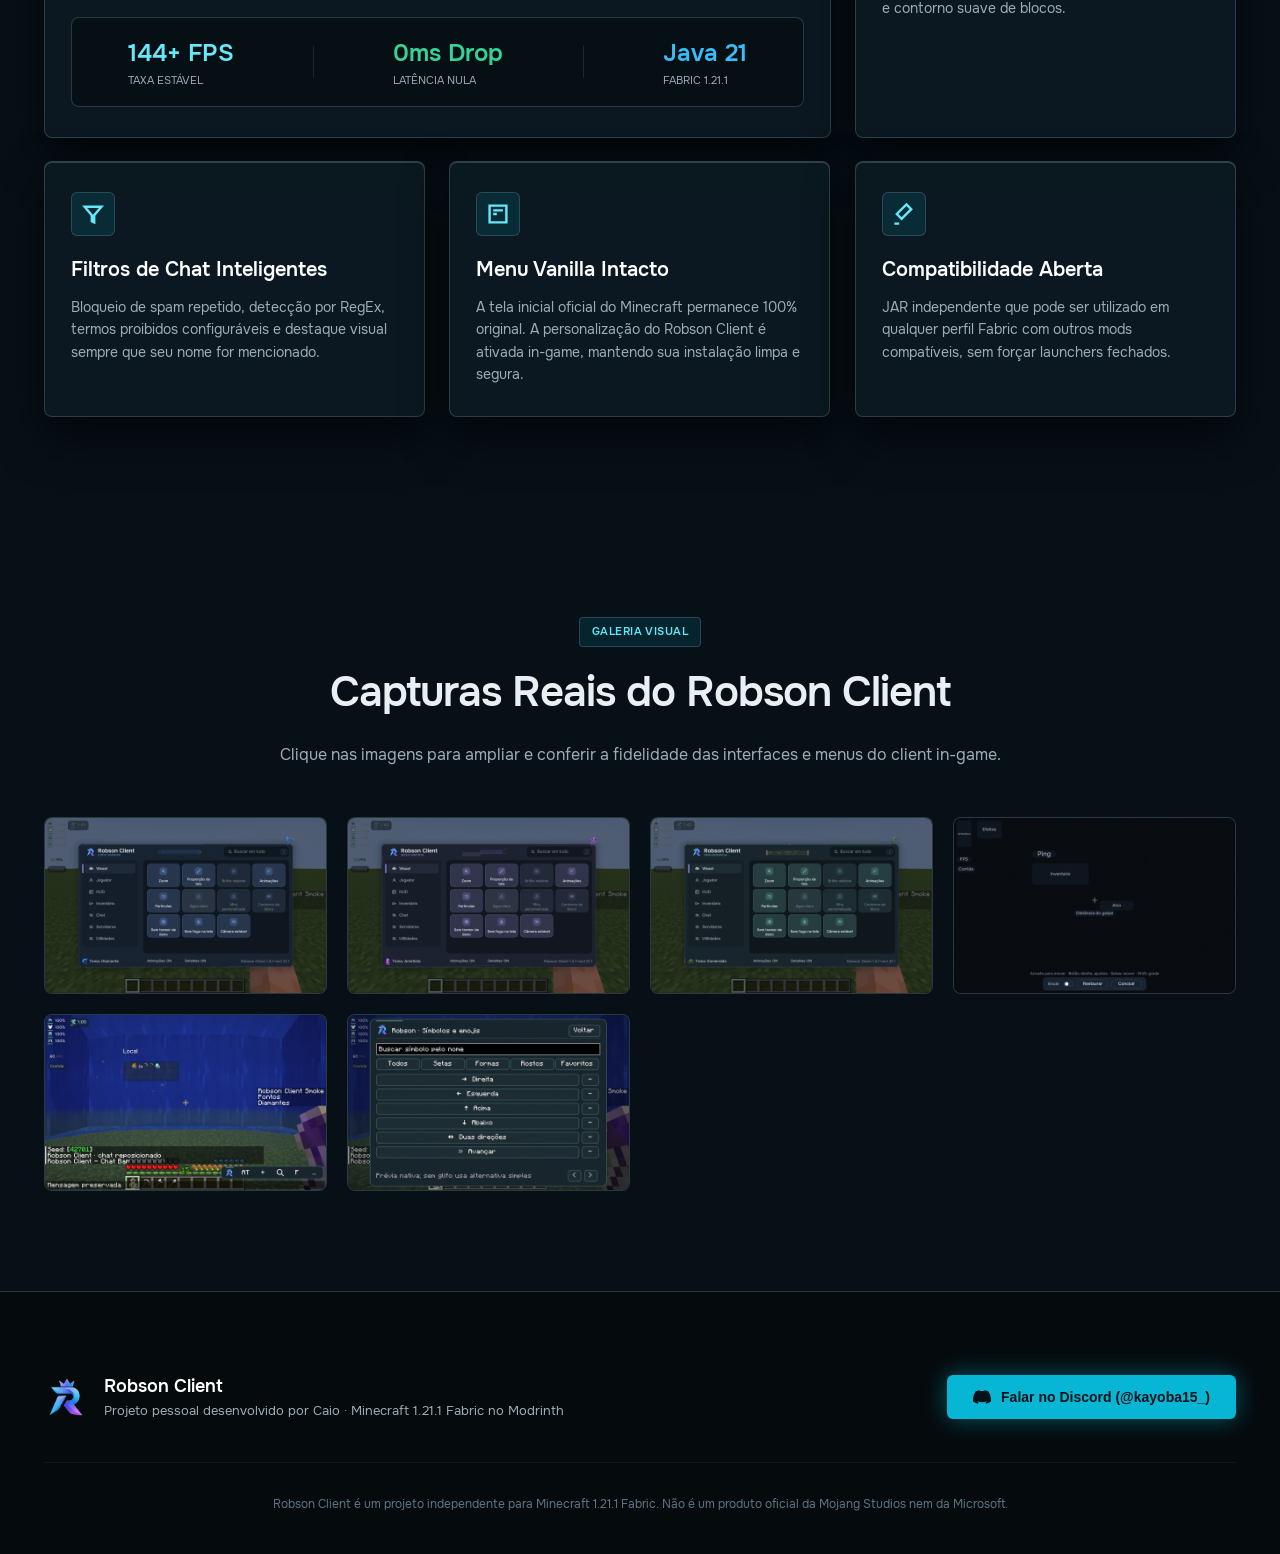
==== commit 5f3e1ee5: "fix: update discord handle to @kayoba15_ across website" ====
--- a/index.html
+++ b/index.html
@@ -59,9 +59,9 @@
         </div>
 
         <!-- Botão Discord -->
-        <button class="btn-discord-nav" data-discord-copy="caio" title="Copiar usuário do Discord">
+        <button class="btn-discord-nav" data-discord-copy="kayoba15_" title="Copiar usuário do Discord">
           <svg width="16" height="16" viewBox="0 0 24 24" fill="currentColor"><path d="M20.317 4.37a19.791 19.791 0 0 0-4.885-1.515.074.074 0 0 0-.079.037c-.21.375-.444.864-.608 1.25a18.27 18.27 0 0 0-5.487 0 12.64 12.64 0 0 0-.617-1.25.077.077 0 0 0-.079-.037A19.736 19.736 0 0 0 3.677 4.37a.07.07 0 0 0-.032.027C.533 9.046-.32 13.58.099 18.057a.082.082 0 0 0 .031.057 19.9 19.9 0 0 0 5.993 3.03.078.078 0 0 0 .084-.028c.462-.63.874-1.295 1.226-1.994.021-.041.001-.09-.041-.106a13.107 13.107 0 0 1-1.872-.892.077.077 0 0 1-.008-.128 10.2 10.2 0 0 0 .372-.292.074.074 0 0 1 .077-.01c3.929 1.793 8.18 1.793 12.061 0a.074.074 0 0 1 .078.01c.12.098.246.198.373.292a.077.077 0 0 1-.006.127 12.299 12.299 0 0 1-1.873.894.077.077 0 0 0-.041.107c.36.698.772 1.362 1.225 1.993a.076.076 0 0 0 .084.028 19.839 19.839 0 0 0 6.002-3.03.077.077 0 0 0 .032-.054c.5-5.177-.838-9.674-3.549-13.66a.061.061 0 0 0-.031-.028zM8.02 15.33c-1.183 0-2.157-1.085-2.157-2.419 0-1.333.956-2.419 2.157-2.419 1.21 0 2.176 1.096 2.157 2.42 0 1.333-.956 2.418-2.157 2.418zm7.975 0c-1.183 0-2.157-1.085-2.157-2.419 0-1.333.955-2.419 2.157-2.419 1.21 0 2.176 1.096 2.157 2.42 0 1.333-.946 2.418-2.157 2.418z"/></svg>
-          <span>Discord (@caio)</span>
+          <span>Discord (@kayoba15_)</span>
         </button>
       </div>
     </nav>
@@ -93,9 +93,9 @@
           <span>Explorar Menu In-Game</span>
           <svg width="18" height="18" viewBox="0 0 20 20" fill="none" stroke="currentColor" stroke-width="2"><path d="M10 4v12m0 0l-5-5m5 5l5-5"/></svg>
         </a>
-        <button class="btn-secondary" data-discord-copy="caio">
+        <button class="btn-secondary" data-discord-copy="kayoba15_">
           <svg width="18" height="18" viewBox="0 0 24 24" fill="currentColor"><path d="M20.317 4.37a19.791 19.791 0 0 0-4.885-1.515.074.074 0 0 0-.079.037c-.21.375-.444.864-.608 1.25a18.27 18.27 0 0 0-5.487 0 12.64 12.64 0 0 0-.617-1.25.077.077 0 0 0-.079-.037A19.736 19.736 0 0 0 3.677 4.37a.07.07 0 0 0-.032.027C.533 9.046-.32 13.58.099 18.057a.082.082 0 0 0 .031.057 19.9 19.9 0 0 0 5.993 3.03.078.078 0 0 0 .084-.028c.462-.63.874-1.295 1.226-1.994.021-.041.001-.09-.041-.106a13.107 13.107 0 0 1-1.872-.892.077.077 0 0 1-.008-.128 10.2 10.2 0 0 0 .372-.292.074.074 0 0 1 .077-.01c3.929 1.793 8.18 1.793 12.061 0a.074.074 0 0 1 .078.01c.12.098.246.198.373.292a.077.077 0 0 1-.006.127 12.299 12.299 0 0 1-1.873.894.077.077 0 0 0-.041.107c.36.698.772 1.362 1.225 1.993a.076.076 0 0 0 .084.028 19.839 19.839 0 0 0 6.002-3.03.077.077 0 0 0 .032-.054c.5-5.177-.838-9.674-3.549-13.66a.061.061 0 0 0-.031-.028z"/></svg>
-          <span>Copiar Discord (@caio)</span>
+          <span>Copiar Discord (@kayoba15_)</span>
         </button>
       </div>
 
@@ -327,7 +327,7 @@
               <span class="hud-item-handle">Chat · Arraste para mover</span>
               <div style="font-size:13px; line-height:1.5;">
                 <div><span style="color:#38bdf8;">[RankUp]</span> Mina liberada!</div>
-                <div><span style="color:#f59e0b;">&lt;Caio&gt;</span> Partiu minerar.</div>
+                <div><span style="color:#f59e0b;">&lt;Kayoba15_&gt;</span> Partiu minerar.</div>
                 <div><span style="color:#a78bfa;">&lt;Luna&gt;</span> Picareta pronta!</div>
               </div>
             </div>
@@ -406,7 +406,7 @@
               <button class="mc-chat-copy-btn" data-copy="Does anyone want to trade 32 diamonds for netherite?">Copiar</button>
             </div>
             <div class="mc-chat-row">
-              <span class="mc-chat-msg"><span class="mc-c-rank">&lt;[VIP] Caio&gt;</span> <span class="mc-c-white">I have the diamonds ready at spawn!</span> <span class="mc-trans-tag">🌐 PT→EN</span></span>
+              <span class="mc-chat-msg"><span class="mc-c-rank">&lt;[VIP] Kayoba15_&gt;</span> <span class="mc-c-white">I have the diamonds ready at spawn!</span> <span class="mc-trans-tag">🌐 PT→EN</span></span>
               <button class="mc-chat-copy-btn" data-copy="I have the diamonds ready at spawn!">Copiar</button>
             </div>
           </div>
@@ -646,9 +646,9 @@
         </div>
 
         <div class="footer-actions">
-          <button class="btn-primary" data-discord-copy="caio">
+          <button class="btn-primary" data-discord-copy="kayoba15_">
             <svg width="18" height="18" viewBox="0 0 24 24" fill="currentColor"><path d="M20.317 4.37a19.791 19.791 0 0 0-4.885-1.515.074.074 0 0 0-.079.037c-.21.375-.444.864-.608 1.25a18.27 18.27 0 0 0-5.487 0 12.64 12.64 0 0 0-.617-1.25.077.077 0 0 0-.079-.037A19.736 19.736 0 0 0 3.677 4.37a.07.07 0 0 0-.032.027C.533 9.046-.32 13.58.099 18.057a.082.082 0 0 0 .031.057 19.9 19.9 0 0 0 5.993 3.03.078.078 0 0 0 .084-.028c.462-.63.874-1.295 1.226-1.994.021-.041.001-.09-.041-.106a13.107 13.107 0 0 1-1.872-.892.077.077 0 0 1-.008-.128 10.2 10.2 0 0 0 .372-.292.074.074 0 0 1 .077-.01c3.929 1.793 8.18 1.793 12.061 0a.074.074 0 0 1 .078.01c.12.098.246.198.373.292a.077.077 0 0 1-.006.127 12.299 12.299 0 0 1-1.873.894.077.077 0 0 0-.041.107c.36.698.772 1.362 1.225 1.993a.076.076 0 0 0 .084.028 19.839 19.839 0 0 0 6.002-3.03.077.077 0 0 0 .032-.054c.5-5.177-.838-9.674-3.549-13.66a.061.061 0 0 0-.031-.028z"/></svg>
-            <span>Falar no Discord (@caio)</span>
+            <span>Falar no Discord (@kayoba15_)</span>
           </button>
         </div>
       </div>
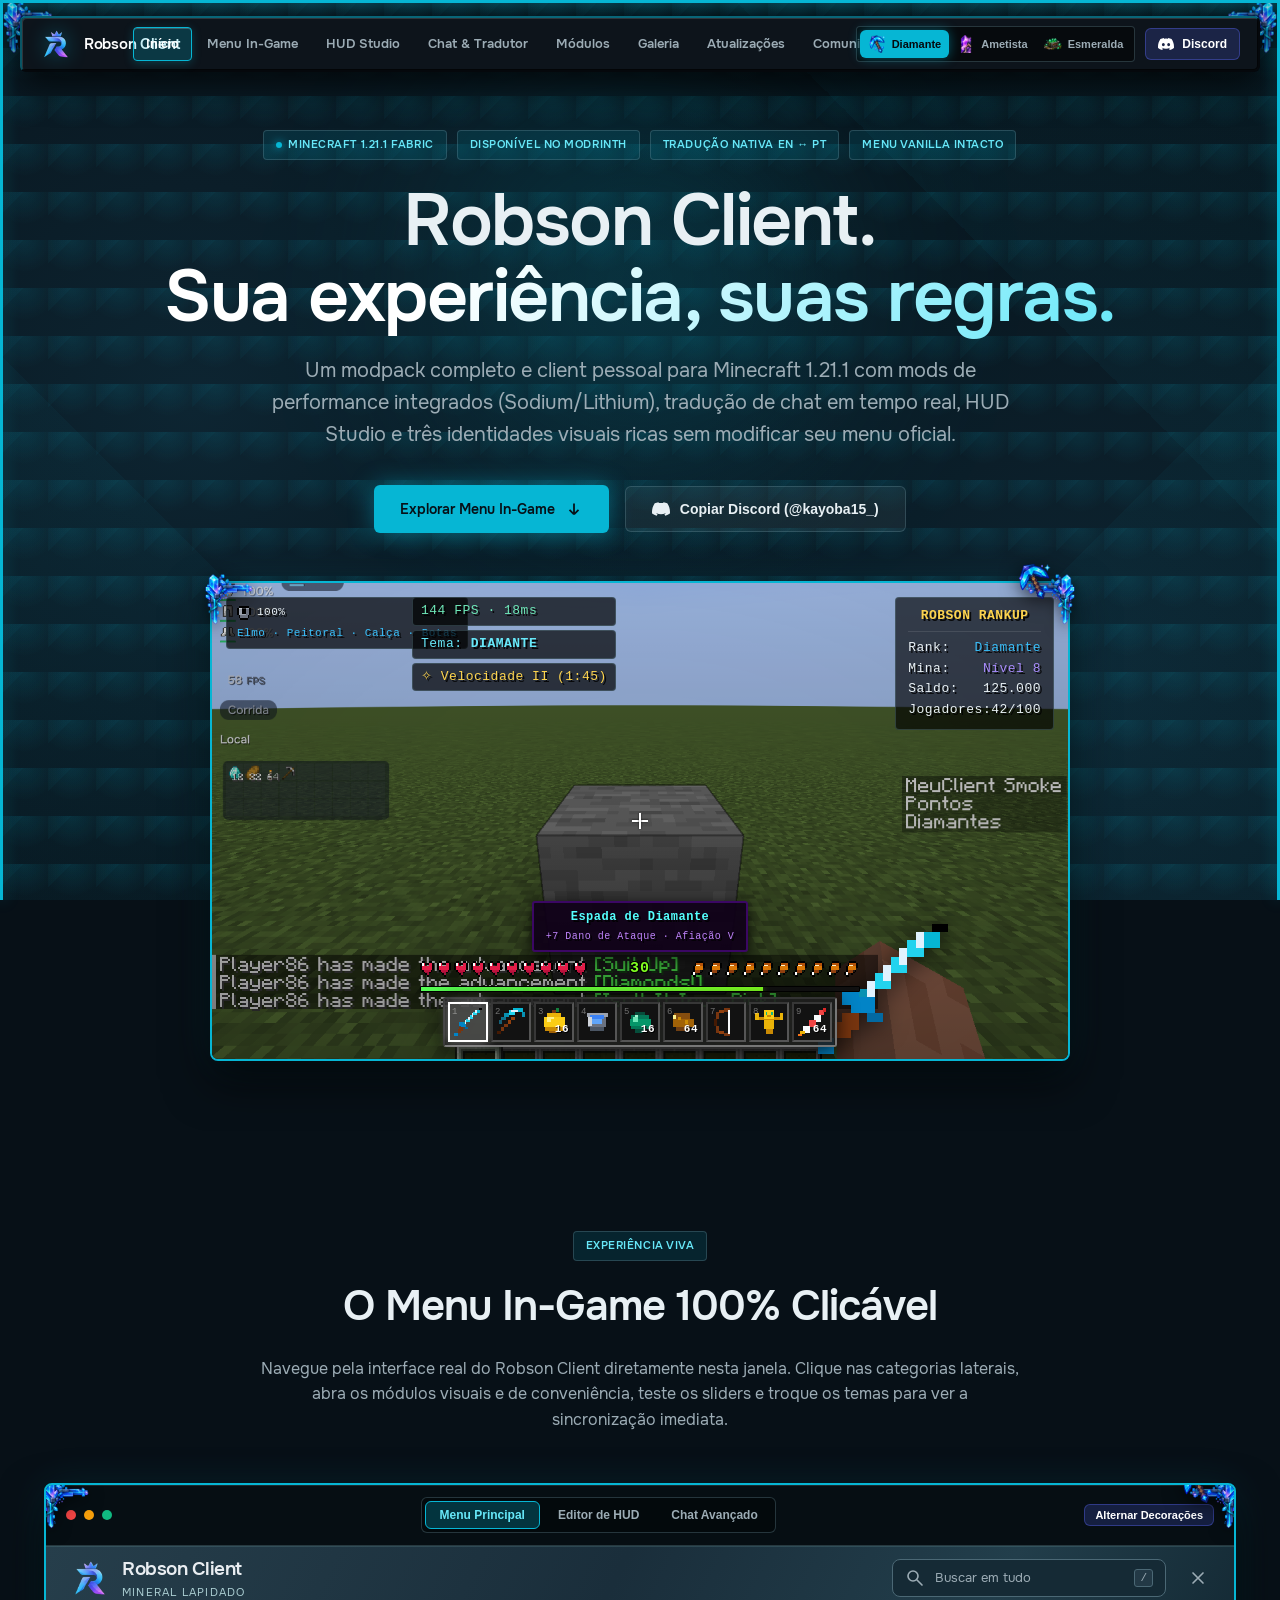
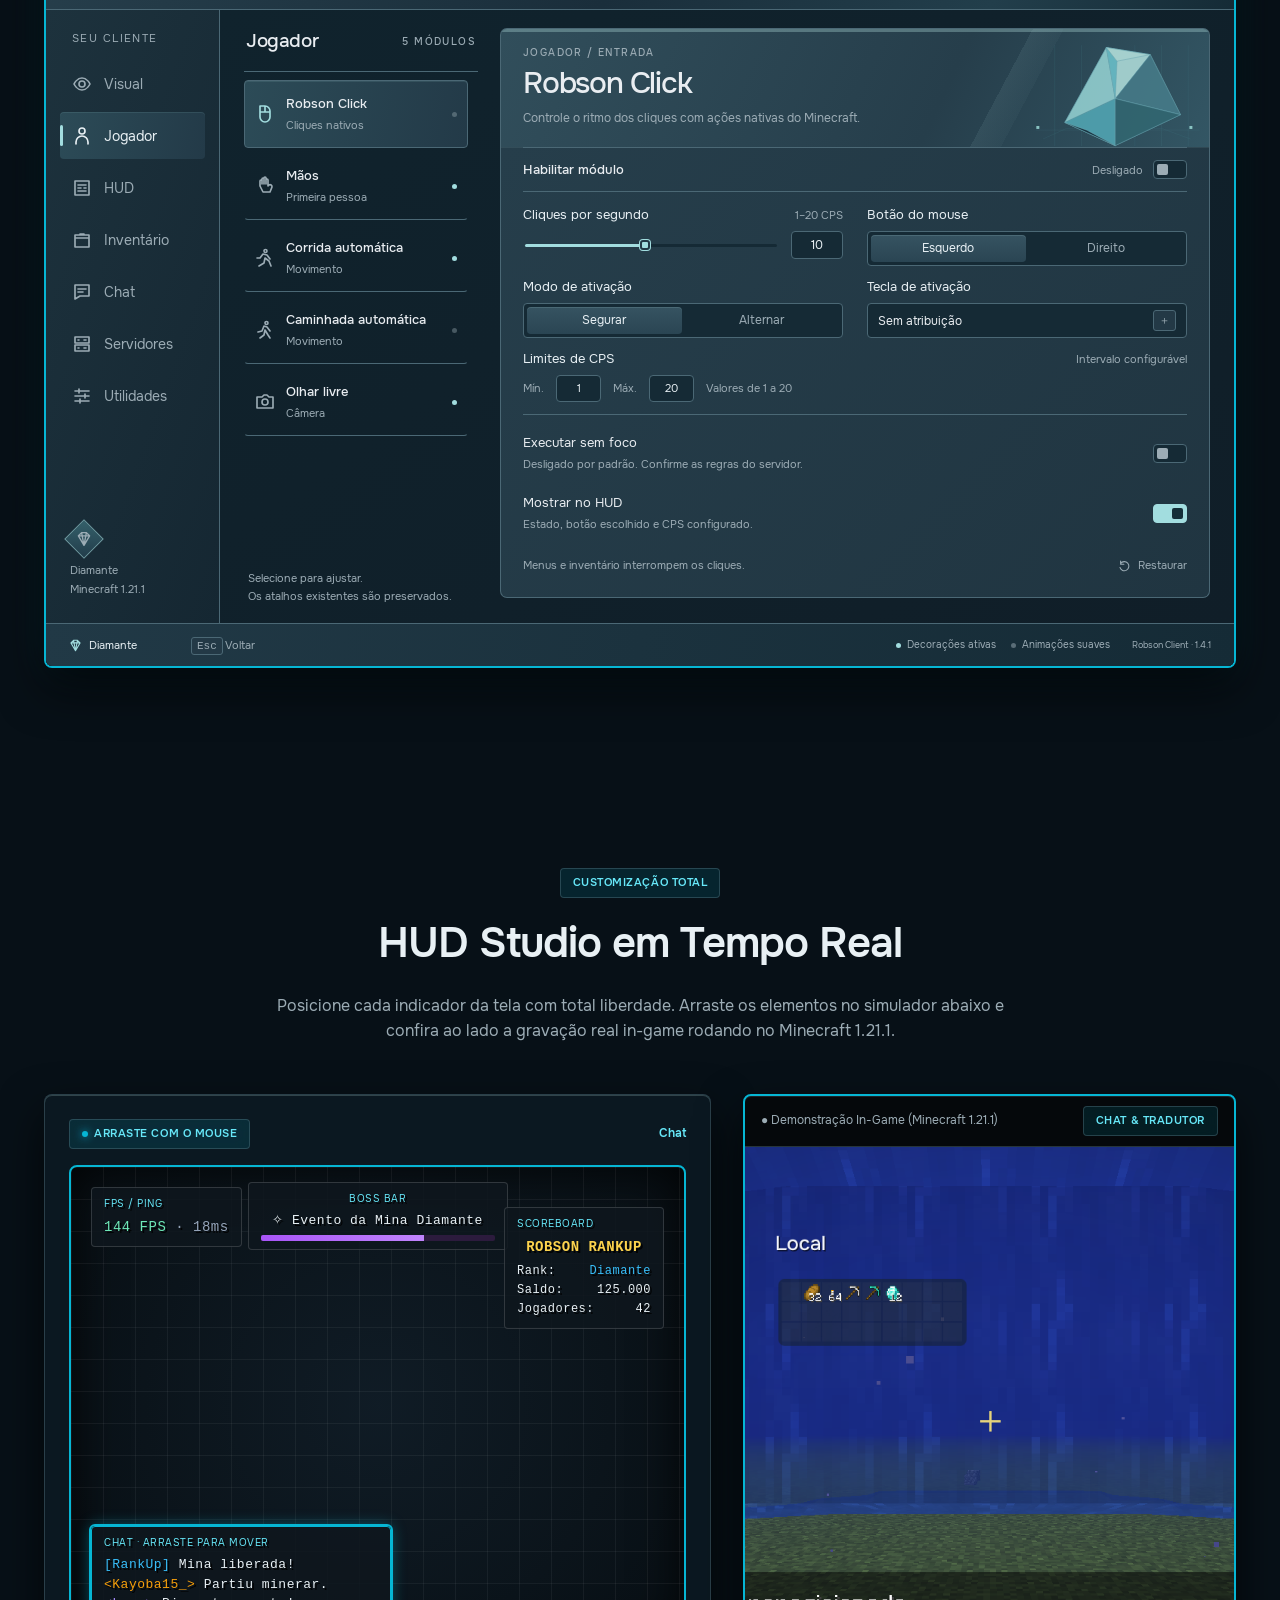
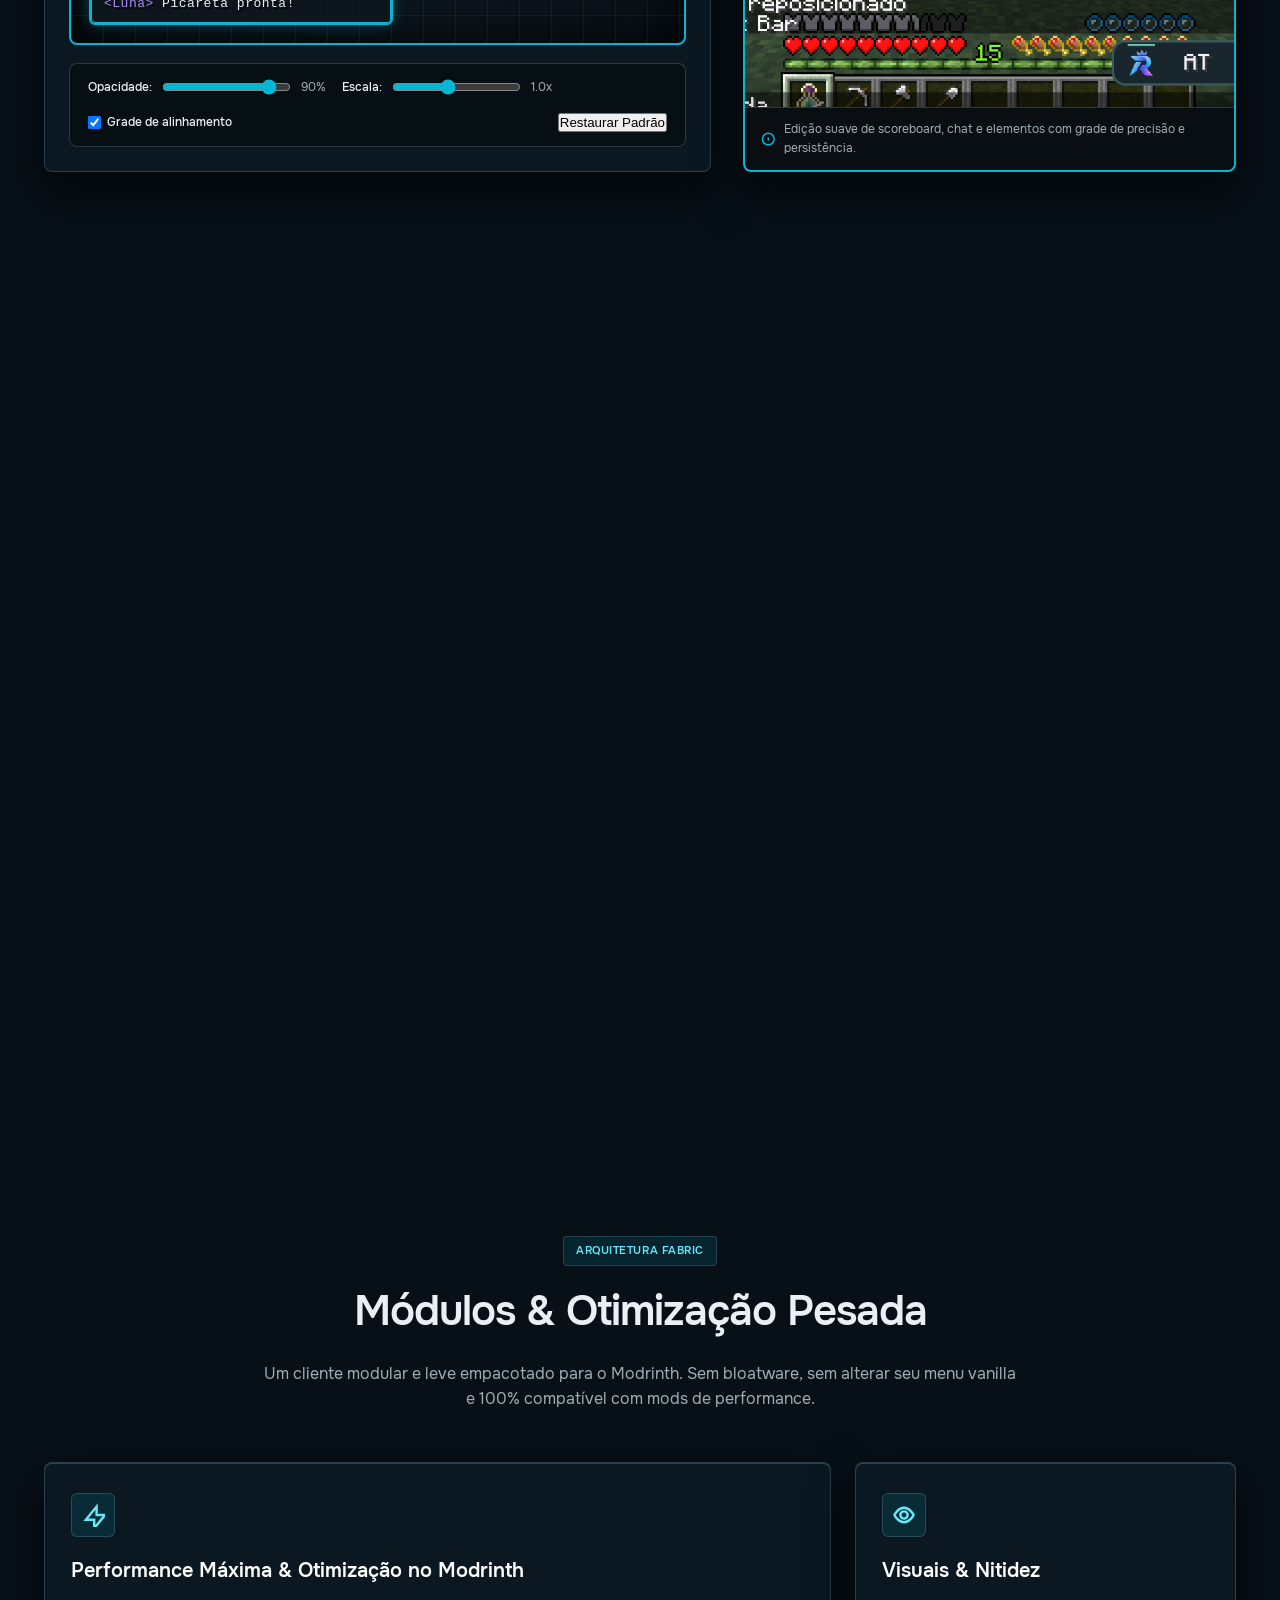
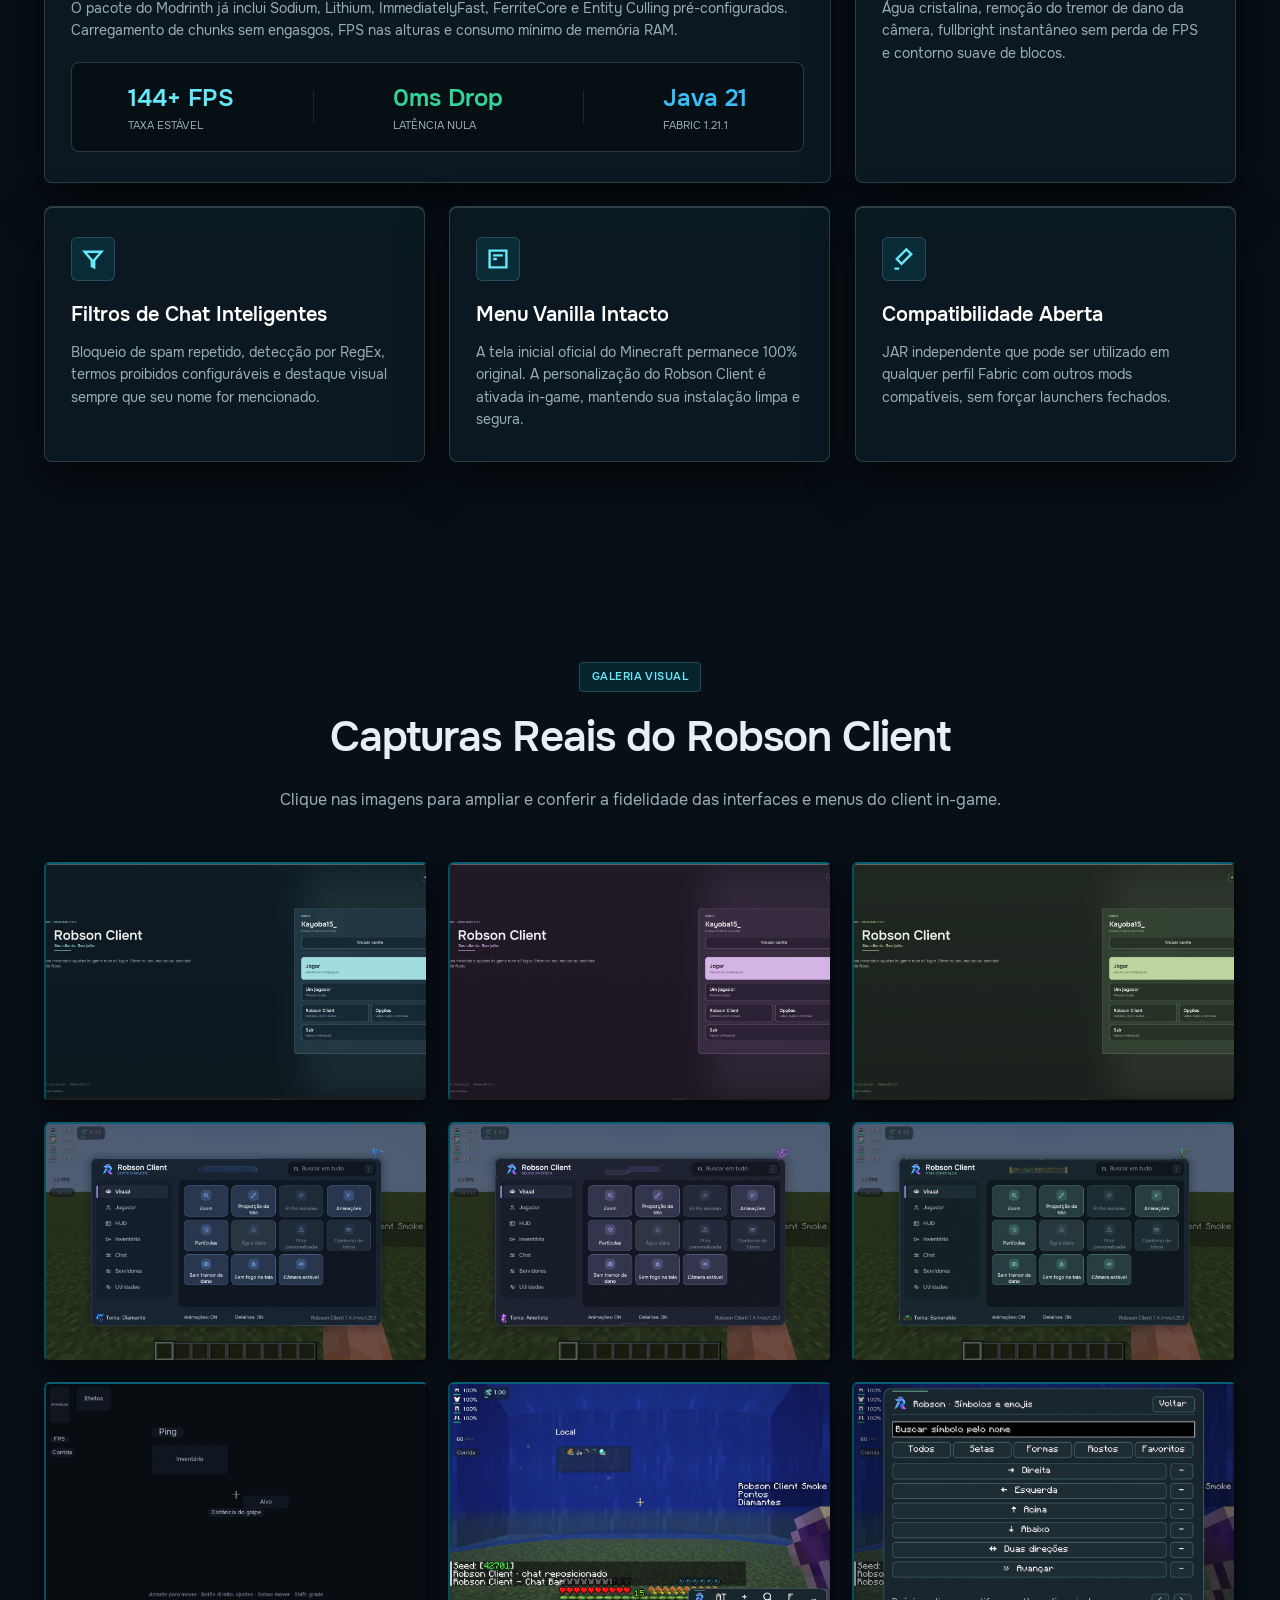
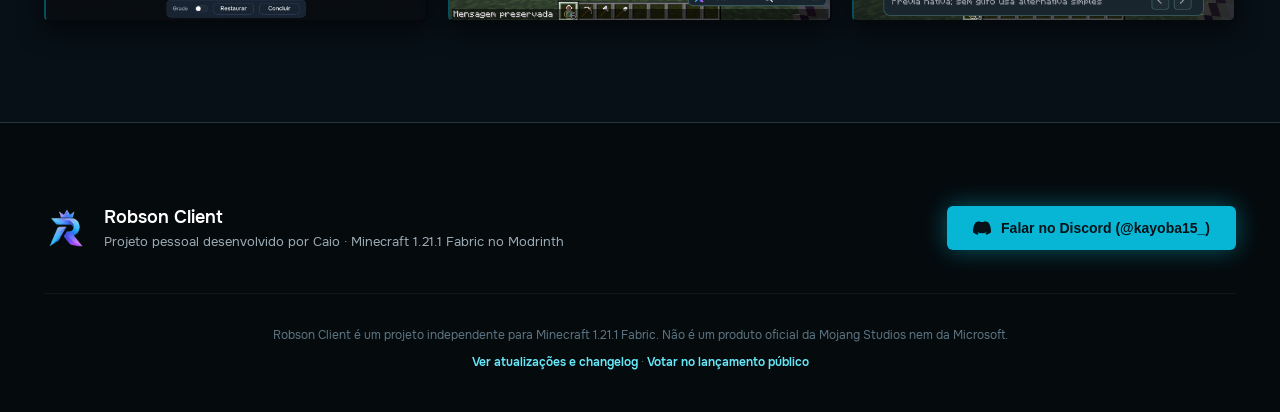
==== commit 33b59e23: "feat: accordion changelog em pergaminho, molduras minerais e pagina de votacao da comunidade" ====
--- a/index.html
+++ b/index.html
@@ -9,6 +9,7 @@
   <link rel="stylesheet" href="css/style.css">
   <!-- Lenis Smooth Scroll -->
   <script src="https://unpkg.com/lenis@1.1.18/dist/lenis.min.js"></script>
+  <noscript><style>[data-reveal]{opacity:1!important;transform:none!important;filter:none!important}</style></noscript>
 </head>
 <body data-site-theme="diamante">
 
@@ -30,19 +31,18 @@
         </div>
       </a>
 
-      <ul class="nav-links">
+      <ul class="nav-links" id="nav-links">
         <li><a href="#hero" class="active">Início</a></li>
         <li><a href="#menu-client">Menu In-Game</a></li>
         <li><a href="#hud-studio">HUD Studio</a></li>
         <li><a href="#chat-tradutor">Chat & Tradutor</a></li>
         <li><a href="#funcionalidades">Módulos</a></li>
         <li><a href="#galeria">Galeria</a></li>
+        <li><a href="atualizacoes.html">Atualizações</a></li>
+        <li><a href="comunidade.html">Comunidade</a></li>
       </ul>
 
       <div class="nav-actions">
-        <!-- Seletor de Temas Global -->
-        <div class="nav-theme-strip" title="Faixa material do tema ativo"></div>
-
         <div class="theme-selector-pill" title="Mudar Tema do Client e do Site">
           <button class="theme-btn active" data-set-theme="diamante" title="Tema Diamante (Mineral Lapidado)">
             <img src="assets/themes/diamante-icon.png" width="18" height="18" alt="Diamante">
@@ -58,10 +58,15 @@
           </button>
         </div>
 
-        <!-- Botão Discord -->
-        <button class="btn-discord-nav" data-discord-copy="kayoba15_" title="Copiar usuário do Discord">
+        <button class="btn-discord-nav" data-discord-copy="kayoba15_" title="Copiar usuário do Discord (@kayoba15_)">
           <svg width="16" height="16" viewBox="0 0 24 24" fill="currentColor"><path d="M20.317 4.37a19.791 19.791 0 0 0-4.885-1.515.074.074 0 0 0-.079.037c-.21.375-.444.864-.608 1.25a18.27 18.27 0 0 0-5.487 0 12.64 12.64 0 0 0-.617-1.25.077.077 0 0 0-.079-.037A19.736 19.736 0 0 0 3.677 4.37a.07.07 0 0 0-.032.027C.533 9.046-.32 13.58.099 18.057a.082.082 0 0 0 .031.057 19.9 19.9 0 0 0 5.993 3.03.078.078 0 0 0 .084-.028c.462-.63.874-1.295 1.226-1.994.021-.041.001-.09-.041-.106a13.107 13.107 0 0 1-1.872-.892.077.077 0 0 1-.008-.128 10.2 10.2 0 0 0 .372-.292.074.074 0 0 1 .077-.01c3.929 1.793 8.18 1.793 12.061 0a.074.074 0 0 1 .078.01c.12.098.246.198.373.292a.077.077 0 0 1-.006.127 12.299 12.299 0 0 1-1.873.894.077.077 0 0 0-.041.107c.36.698.772 1.362 1.225 1.993a.076.076 0 0 0 .084.028 19.839 19.839 0 0 0 6.002-3.03.077.077 0 0 0 .032-.054c.5-5.177-.838-9.674-3.549-13.66a.061.061 0 0 0-.031-.028zM8.02 15.33c-1.183 0-2.157-1.085-2.157-2.419 0-1.333.956-2.419 2.157-2.419 1.21 0 2.176 1.096 2.157 2.42 0 1.333-.956 2.418-2.157 2.418zm7.975 0c-1.183 0-2.157-1.085-2.157-2.419 0-1.333.955-2.419 2.157-2.419 1.21 0 2.176 1.096 2.157 2.42 0 1.333-.946 2.418-2.157 2.418z"/></svg>
-          <span>Discord (@kayoba15_)</span>
+          <span>Discord</span>
+        </button>
+
+        <button class="nav-toggle" id="nav-toggle" type="button" aria-label="Abrir menu" aria-expanded="false" aria-controls="nav-links">
+          <span></span>
+          <span></span>
+          <span></span>
         </button>
       </div>
     </nav>
@@ -576,6 +581,30 @@
       </div>
 
       <div class="gallery-grid" data-reveal>
+        <div class="gallery-item" data-gallery-src="media/v142-title-diamante.png">
+          <img src="media/v142-title-diamante.png" alt="Menu Principal do Robson Client no tema Diamante" loading="lazy">
+          <div class="gallery-item-overlay">
+            <span>Menu Principal · Diamante</span>
+            <small>Card de conta, tema e ações principais</small>
+          </div>
+        </div>
+
+        <div class="gallery-item" data-gallery-src="media/v142-title-ametista.png">
+          <img src="media/v142-title-ametista.png" alt="Menu Principal do Robson Client no tema Ametista" loading="lazy">
+          <div class="gallery-item-overlay">
+            <span>Menu Principal · Ametista</span>
+            <small>Estratos de geodo e cobre</small>
+          </div>
+        </div>
+
+        <div class="gallery-item" data-gallery-src="media/v142-title-esmeralda.png">
+          <img src="media/v142-title-esmeralda.png" alt="Menu Principal do Robson Client no tema Esmeralda" loading="lazy">
+          <div class="gallery-item-overlay">
+            <span>Menu Principal · Esmeralda</span>
+            <small>Deepslate e vigas de oficina</small>
+          </div>
+        </div>
+
         <div class="gallery-item" data-gallery-src="media/v141-diamante.png">
           <img src="media/v141-diamante.png" alt="Tema Diamante In-Game" loading="lazy">
           <div class="gallery-item-overlay">
@@ -655,6 +684,7 @@
 
       <div class="footer-bottom">
         <p>Robson Client é um projeto independente para Minecraft 1.21.1 Fabric. Não é um produto oficial da Mojang Studios nem da Microsoft.</p>
+        <p><a href="atualizacoes.html">Ver atualizações e changelog</a> · <a href="comunidade.html">Votar no lançamento público</a></p>
       </div>
     </div>
   </footer>
--- a/css/style.css
+++ b/css/style.css
@@ -262,17 +262,24 @@
 
 .navbar {
   pointer-events: auto;
+  position: relative;
   display: flex;
   align-items: center;
   justify-content: space-between;
-  gap: 20px;
+  gap: 16px;
   padding: 8px 18px;
-  background: var(--bg-card);
-  backdrop-filter: blur(20px);
-  border: 1px solid var(--border-subtle);
-  border-radius: var(--badge-radius);
-  box-shadow: var(--card-shadow);
-  max-width: 1100px;
+  background: #0d141b;
+  border: 2px solid #1a2532;
+  border-top-color: rgba(var(--primary-rgb), 0.5);
+  border-left-color: rgba(var(--primary-rgb), 0.4);
+  border-bottom-color: #05080c;
+  border-right-color: #05080c;
+  border-radius: 6px;
+  box-shadow: 
+    inset 1px 1px 0 rgba(255, 255, 255, 0.14),
+    inset -1px -1px 0 rgba(0, 0, 0, 0.75),
+    0 12px 36px rgba(0, 0, 0, 0.75);
+  max-width: 1320px;
   width: 100%;
   transition: all 0.3s ease;
 }
@@ -283,6 +290,7 @@
   gap: 12px;
   text-decoration: none;
   color: #fff;
+  flex-shrink: 0;
 }
 
 .nav-brand img {
@@ -297,6 +305,7 @@
   font-weight: 700;
   letter-spacing: -0.3px;
   line-height: 1.1;
+  white-space: nowrap;
 }
 
 .nav-brand-version {
@@ -305,40 +314,51 @@
   font-weight: 600;
   letter-spacing: 0.06em;
   text-transform: uppercase;
+  white-space: nowrap;
 }
 
 .nav-links {
   display: flex;
   align-items: center;
-  gap: 4px;
+  justify-content: center;
+  gap: 2px;
   list-style: none;
+  flex: 1 1 auto;
+  min-width: 0;
+  white-space: nowrap;
 }
 
 .nav-links a {
   display: block;
-  padding: 7px 12px;
+  padding: 6px 12px;
   color: var(--text-muted);
   text-decoration: none;
   font-size: 13px;
-  font-weight: 500;
-  border-radius: var(--btn-radius);
+  font-weight: 600;
+  border-radius: 4px;
+  border: 1px solid transparent;
+  white-space: nowrap;
   transition: all 0.2s ease;
 }
 
 .nav-links a:hover {
   color: #fff;
   background: rgba(255, 255, 255, 0.08);
+  border-color: rgba(255, 255, 255, 0.15);
 }
 
 .nav-links a.active {
-  color: var(--primary-light);
-  background: rgba(var(--primary-rgb), 0.15);
+  color: #fff;
+  background: rgba(var(--primary-rgb), 0.22);
+  border-color: var(--primary);
+  box-shadow: inset 0 1px 0 rgba(255, 255, 255, 0.2), 0 2px 10px rgba(var(--primary-rgb), 0.25);
 }
 
 .nav-actions {
   display: flex;
   align-items: center;
-  gap: 12px;
+  gap: 10px;
+  flex-shrink: 0;
 }
 
 /* Seletor de Temas (com estilo de pedra/material) */
@@ -349,19 +369,21 @@
   padding: 3px;
   border-radius: var(--badge-radius);
   border: 1px solid var(--border-subtle);
+  flex-shrink: 0;
 }
 
 .theme-btn {
   background: transparent;
   border: none;
   color: var(--text-muted);
-  padding: 5px 10px;
+  padding: 5px 8px;
   font-size: 11px;
   font-weight: 600;
   border-radius: var(--btn-radius);
   display: flex;
   align-items: center;
   gap: 6px;
+  white-space: nowrap;
   transition: all 0.25s ease;
 }
 
@@ -383,11 +405,48 @@
   background: rgba(88, 101, 242, 0.2);
   border: 1px solid rgba(88, 101, 242, 0.4);
   color: #fff;
-  padding: 7px 14px;
+  padding: 7px 12px;
   border-radius: var(--btn-radius);
   font-size: 12px;
   font-weight: 600;
+  white-space: nowrap;
   transition: all 0.2s ease;
+}
+
+.nav-toggle {
+  display: none;
+  width: 36px;
+  height: 36px;
+  align-items: center;
+  justify-content: center;
+  flex-direction: column;
+  gap: 4px;
+  background: transparent;
+  border: 1px solid var(--border-subtle);
+  border-radius: var(--btn-radius);
+  color: var(--text-main);
+  flex-shrink: 0;
+}
+
+.nav-toggle span {
+  display: block;
+  width: 15px;
+  height: 2px;
+  background: currentColor;
+  border-radius: 2px;
+  transition: transform 0.2s ease, opacity 0.2s ease;
+}
+
+.nav-toggle.open span:nth-child(1) {
+  transform: translateY(6px) rotate(45deg);
+}
+
+.nav-toggle.open span:nth-child(2) {
+  opacity: 0;
+}
+
+.nav-toggle.open span:nth-child(3) {
+  transform: translateY(-6px) rotate(-45deg);
 }
 
 .btn-discord-nav:hover {
@@ -877,6 +936,7 @@
 .section {
   padding: 100px 0;
   position: relative;
+  scroll-margin-top: 110px;
 }
 
 .section-head {
@@ -1208,7 +1268,7 @@
   display: grid;
   grid-template-columns: 1.15fr 0.85fr;
   gap: 32px;
-  align-items: start;
+  align-items: stretch;
 }
 
 @media (max-width: 1024px) {
@@ -1306,6 +1366,9 @@
 /* Video Showcase Box */
 .video-showcase-box {
   position: relative;
+  display: flex;
+  flex-direction: column;
+  height: 100%;
   border-radius: var(--card-radius);
   background: #090e13;
   border: 2px solid var(--border-theme);
@@ -1327,7 +1390,8 @@
 .video-crop-viewport {
   position: relative;
   width: 100%;
-  aspect-ratio: 16 / 9;
+  flex: 1;
+  min-height: 320px;
   overflow: hidden;
   background: #000;
 }
@@ -1400,60 +1464,92 @@
 }
 
 /* ==========================================================
-   GALERIA IN-GAME
+   GALERIA IN-GAME & MOLDURAS MINERAIS
    ========================================================== */
 .gallery-grid {
   display: grid;
-  grid-template-columns: repeat(auto-fill, minmax(280px, 1fr));
+  grid-template-columns: repeat(auto-fill, minmax(290px, 1fr));
   gap: 20px;
 }
 
-.gallery-item {
+.gallery-item, .mineral-frame {
   position: relative;
-  border-radius: var(--card-radius);
+  border-radius: 6px;
   overflow: hidden;
-  border: 1px solid var(--border-subtle);
+  border: 2px solid #1a2532;
+  border-top-color: rgba(var(--primary-rgb), 0.5);
+  border-left-color: rgba(var(--primary-rgb), 0.4);
+  border-bottom-color: #05080c;
+  border-right-color: #05080c;
   aspect-ratio: 16 / 10;
   cursor: pointer;
-  background: #090e13;
-}
-
-.gallery-item img {
+  background: #060a0e;
+  box-shadow: 
+    inset 1px 1px 0 rgba(255, 255, 255, 0.12),
+    inset -1px -1px 0 rgba(0, 0, 0, 0.75),
+    0 8px 24px rgba(0, 0, 0, 0.6);
+  transition: all 0.25s ease;
+}
+
+.gallery-item:hover, .mineral-frame:hover {
+  transform: translateY(-3px);
+  border-color: var(--primary);
+  border-top-color: var(--primary-light);
+  border-left-color: var(--primary-light);
+  box-shadow: 
+    inset 1px 1px 0 rgba(255, 255, 255, 0.25),
+    inset -1px -1px 0 rgba(0, 0, 0, 0.8),
+    0 12px 30px var(--primary-glow-soft);
+}
+
+.gallery-item img, .mineral-frame img {
   width: 100%;
   height: 100%;
   object-fit: cover;
-  transition: transform 0.4s ease;
-}
-
-.gallery-item:hover img {
-  transform: scale(1.08);
+  background: #060a0e;
+  transition: transform 0.35s ease;
+}
+
+.gallery-item:hover img, .mineral-frame:hover img {
+  transform: scale(1.05);
 }
 
 .gallery-item-overlay {
   position: absolute;
   inset: 0;
-  background: linear-gradient(to top, rgba(0, 0, 0, 0.85) 0%, transparent 60%);
+  background: linear-gradient(to top, rgba(5, 10, 15, 0.92) 0%, rgba(5, 10, 15, 0.4) 40%, transparent 70%);
   display: flex;
   flex-direction: column;
   justify-content: flex-end;
   padding: 16px;
   opacity: 0;
-  transition: opacity 0.3s ease;
+  transition: opacity 0.25s ease;
 }
 
 .gallery-item:hover .gallery-item-overlay {
   opacity: 1;
 }
 
+@media (hover: none) {
+  .gallery-item-overlay {
+    opacity: 1;
+    background: linear-gradient(to top, rgba(5, 10, 15, 0.92) 0%, transparent 60%);
+  }
+}
+
 .gallery-item-overlay span {
   font-size: 14px;
-  font-weight: 600;
+  font-weight: 700;
   color: #fff;
+  letter-spacing: -0.2px;
 }
 
 .gallery-item-overlay small {
   font-size: 11px;
+  font-weight: 600;
   color: var(--primary-light);
+  text-transform: uppercase;
+  letter-spacing: 0.05em;
 }
 
 /* Lightbox */
@@ -1534,12 +1630,33 @@
   color: var(--text-muted);
 }
 
+.footer-actions {
+  display: flex;
+  align-items: center;
+  gap: 12px;
+  flex-wrap: wrap;
+}
+
 .footer-bottom {
   text-align: center;
   padding-top: 32px;
   border-top: 1px solid rgba(255, 255, 255, 0.05);
   font-size: 12px;
   color: var(--text-dim);
+  display: flex;
+  flex-direction: column;
+  gap: 8px;
+}
+
+.footer-bottom a {
+  color: var(--primary-light);
+  text-decoration: none;
+  font-weight: 600;
+}
+
+.footer-bottom a:hover {
+  color: #fff;
+  text-decoration: underline;
 }
 
 /* Toast Notification */
@@ -1570,13 +1687,69 @@
   opacity: 1;
 }
 
+@media (max-width: 1360px) {
+  .nav-brand-version { display: none; }
+}
+
+@media (max-width: 1240px) {
+  .nav-links { display: none; }
+  .nav-toggle { display: flex; }
+  .nav-links.open {
+    display: flex;
+    position: absolute;
+    top: calc(100% + 10px);
+    left: 0;
+    right: 0;
+    flex-direction: column;
+    align-items: stretch;
+    justify-content: flex-start;
+    gap: 4px;
+    padding: 10px;
+    background: var(--bg-dark);
+    border: 1px solid var(--border-subtle);
+    border-radius: var(--badge-radius);
+    box-shadow: var(--card-shadow);
+    backdrop-filter: blur(20px);
+    z-index: 120;
+  }
+  .nav-links.open a {
+    padding: 11px 14px;
+  }
+}
+
+@media (max-width: 900px) {
+  .theme-btn span,
+  .btn-discord-nav span {
+    display: none;
+  }
+  .theme-btn {
+    padding: 6px 7px;
+  }
+  .btn-discord-nav {
+    padding: 8px;
+  }
+  .nav-theme-strip {
+    display: none;
+  }
+}
+
 @media (max-width: 768px) {
-  .nav-links { display: none; }
   .hero-cta-row { flex-direction: column; width: 100%; }
   .btn-primary, .btn-secondary { width: 100%; justify-content: center; }
   .mc-game-screen { aspect-ratio: auto; height: 380px; }
   .mc-scoreboard-demo { display: none; }
   .client-frame-viewport { height: 520px; }
+  .browser-theme-corner { width: 44px; height: 44px; opacity: .75; }
+}
+
+@media (max-width: 520px) {
+  .navbar { padding: 7px 10px; gap: 8px; }
+  .nav-brand { gap: 8px; }
+  .nav-brand img { width: 28px; height: 28px; }
+  .nav-brand-title { font-size: 14px; }
+  .nav-brand-version { display: none; }
+  .nav-actions { gap: 6px; }
+  .nav-toggle { width: 34px; height: 34px; }
 }
 
 
@@ -1586,13 +1759,14 @@
 .browser-theme-corner {
   position: fixed;
   top: 0;
-  width: 68px;
-  height: 68px;
+  width: 54px;
+  height: 54px;
   background-image: var(--theme-corner-img);
   background-size: contain;
   background-repeat: no-repeat;
-  z-index: 995;
+  z-index: 90;
   pointer-events: none;
+  opacity: .85;
   filter: drop-shadow(0 4px 10px rgba(0, 0, 0, 0.7));
   transition: background-image 0.35s ease;
 }
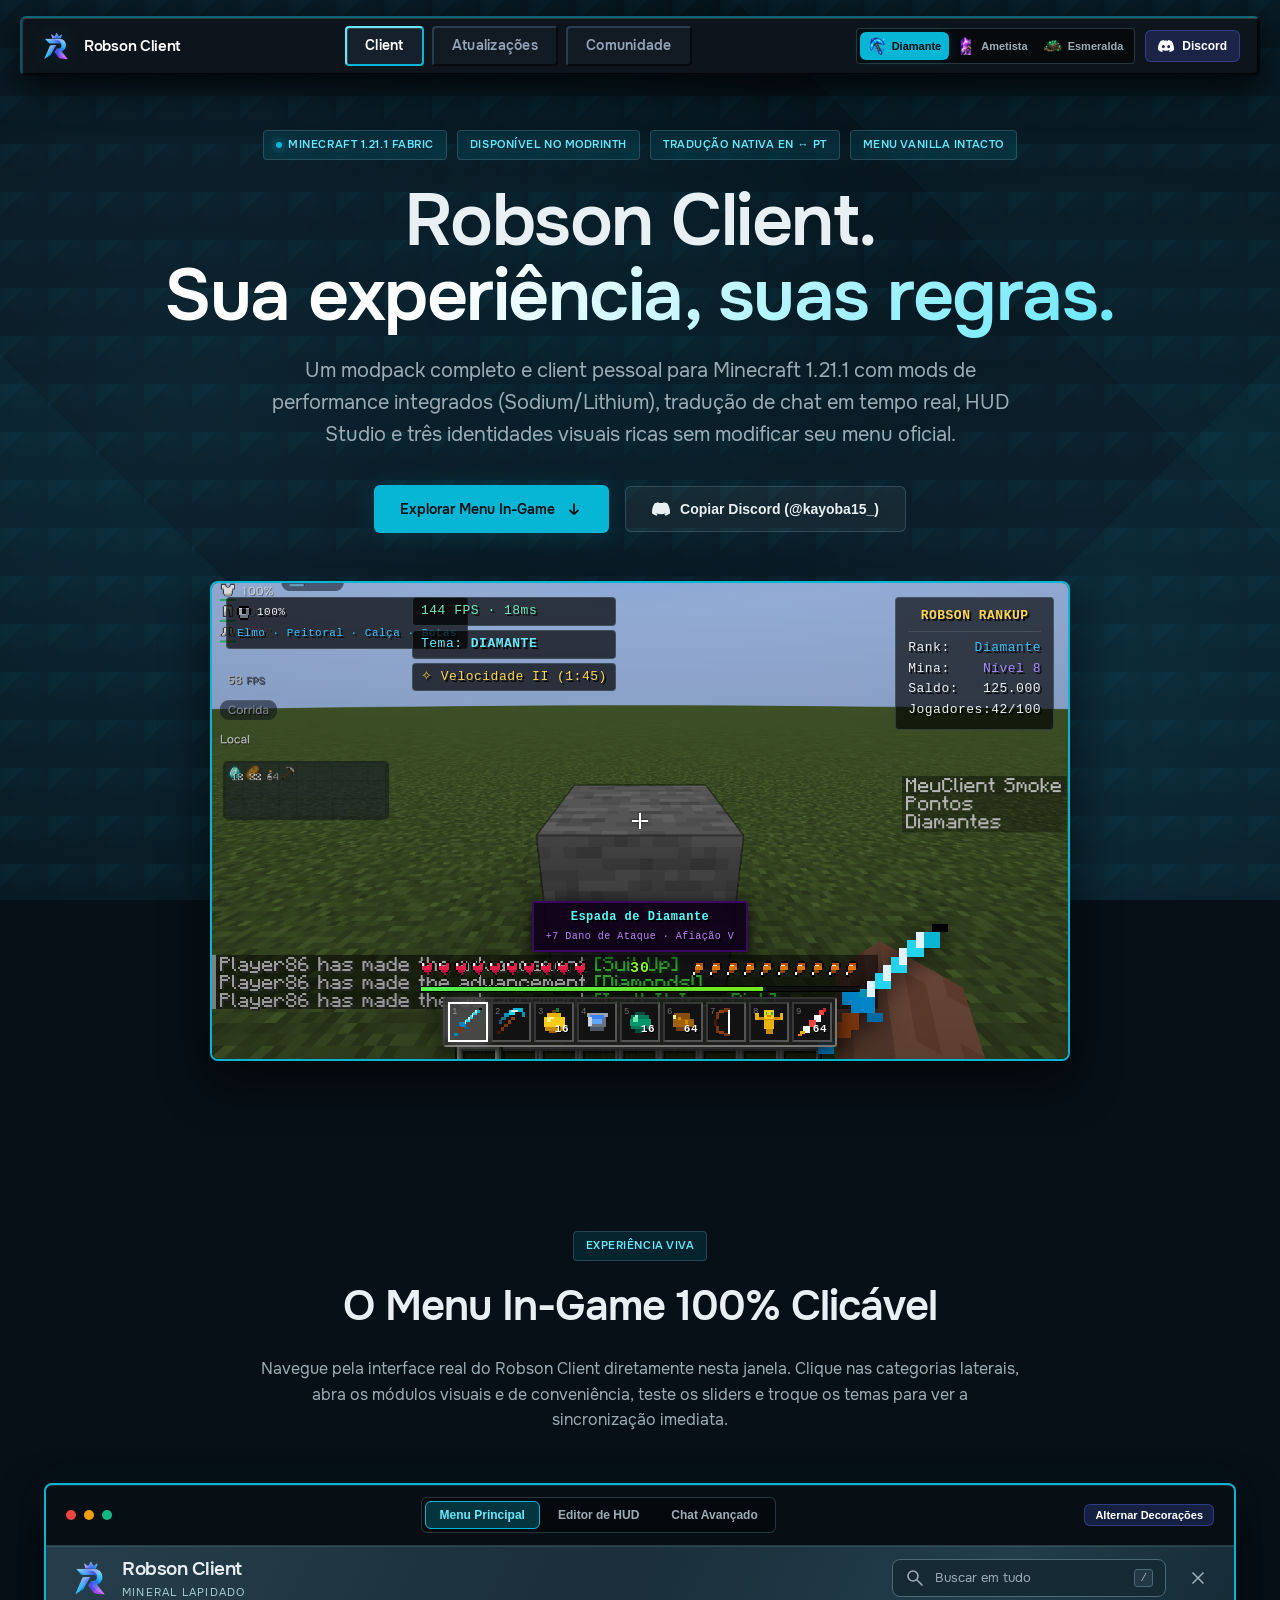
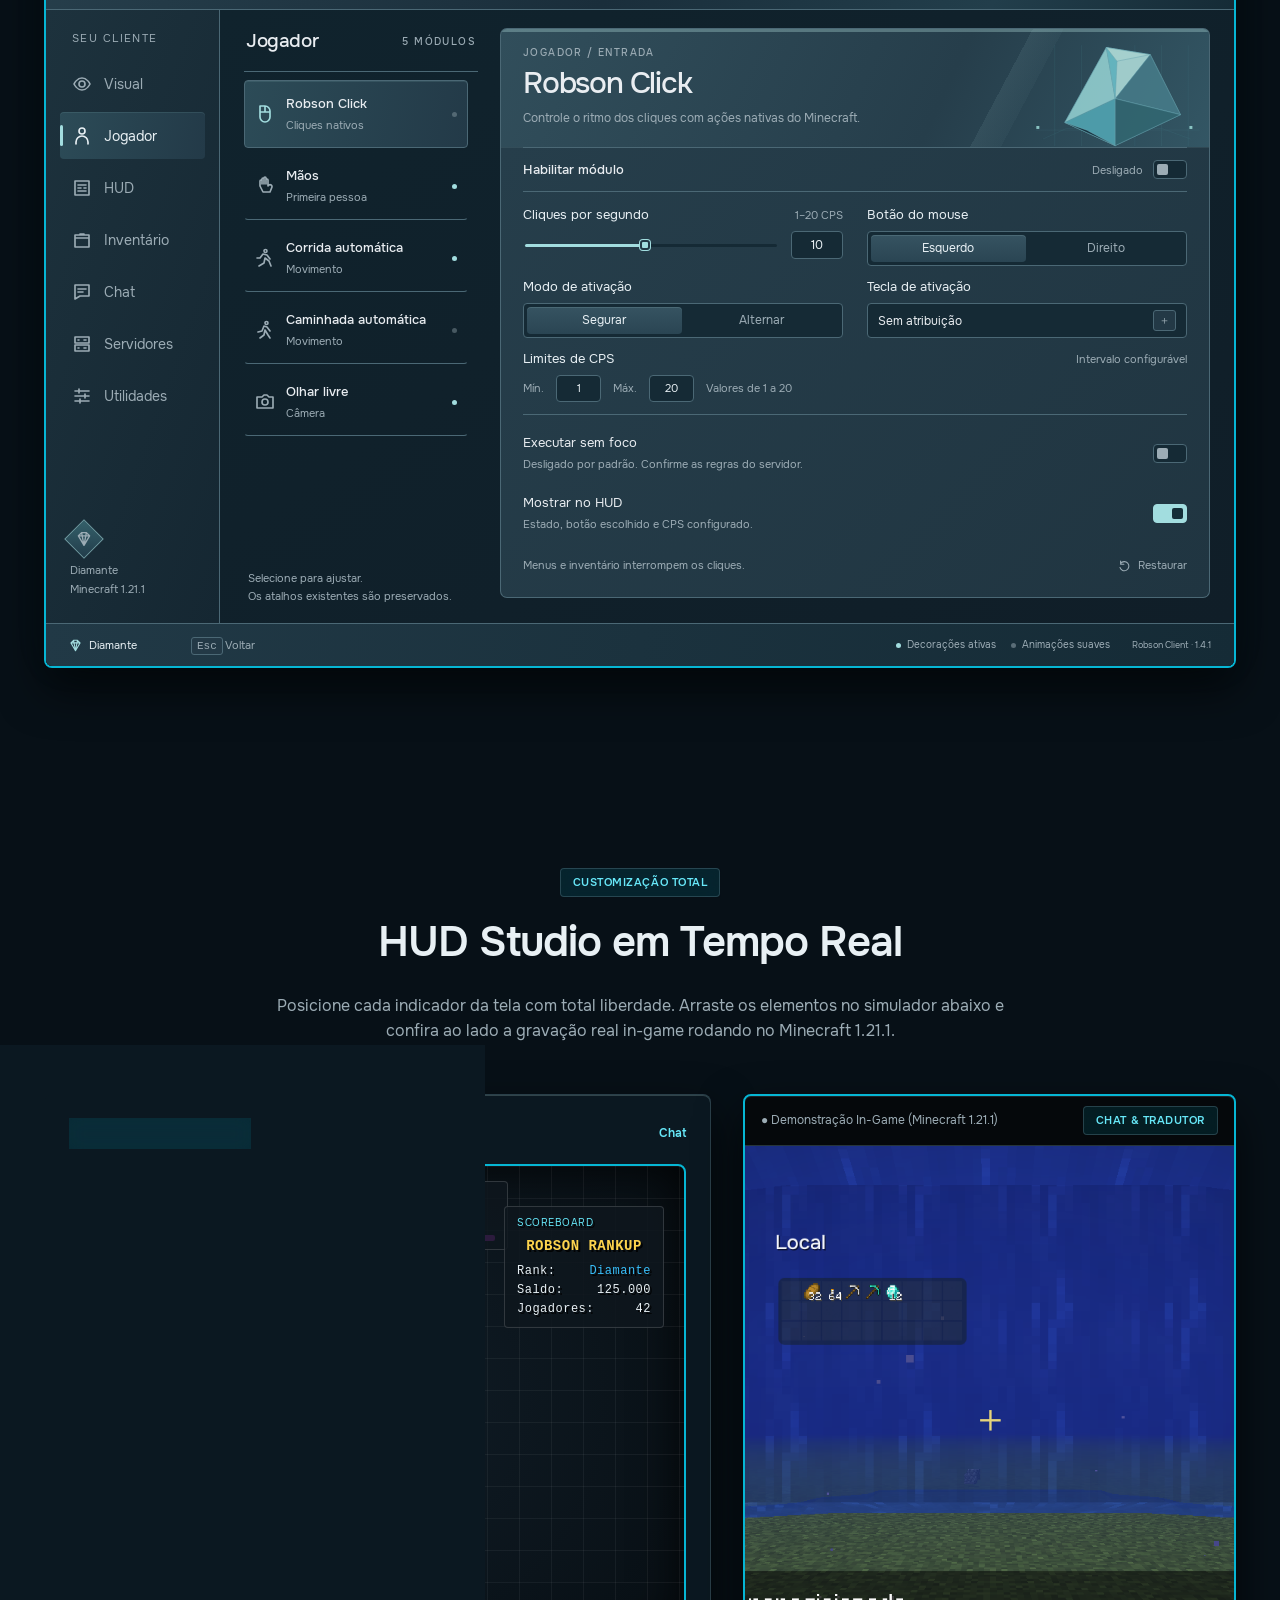
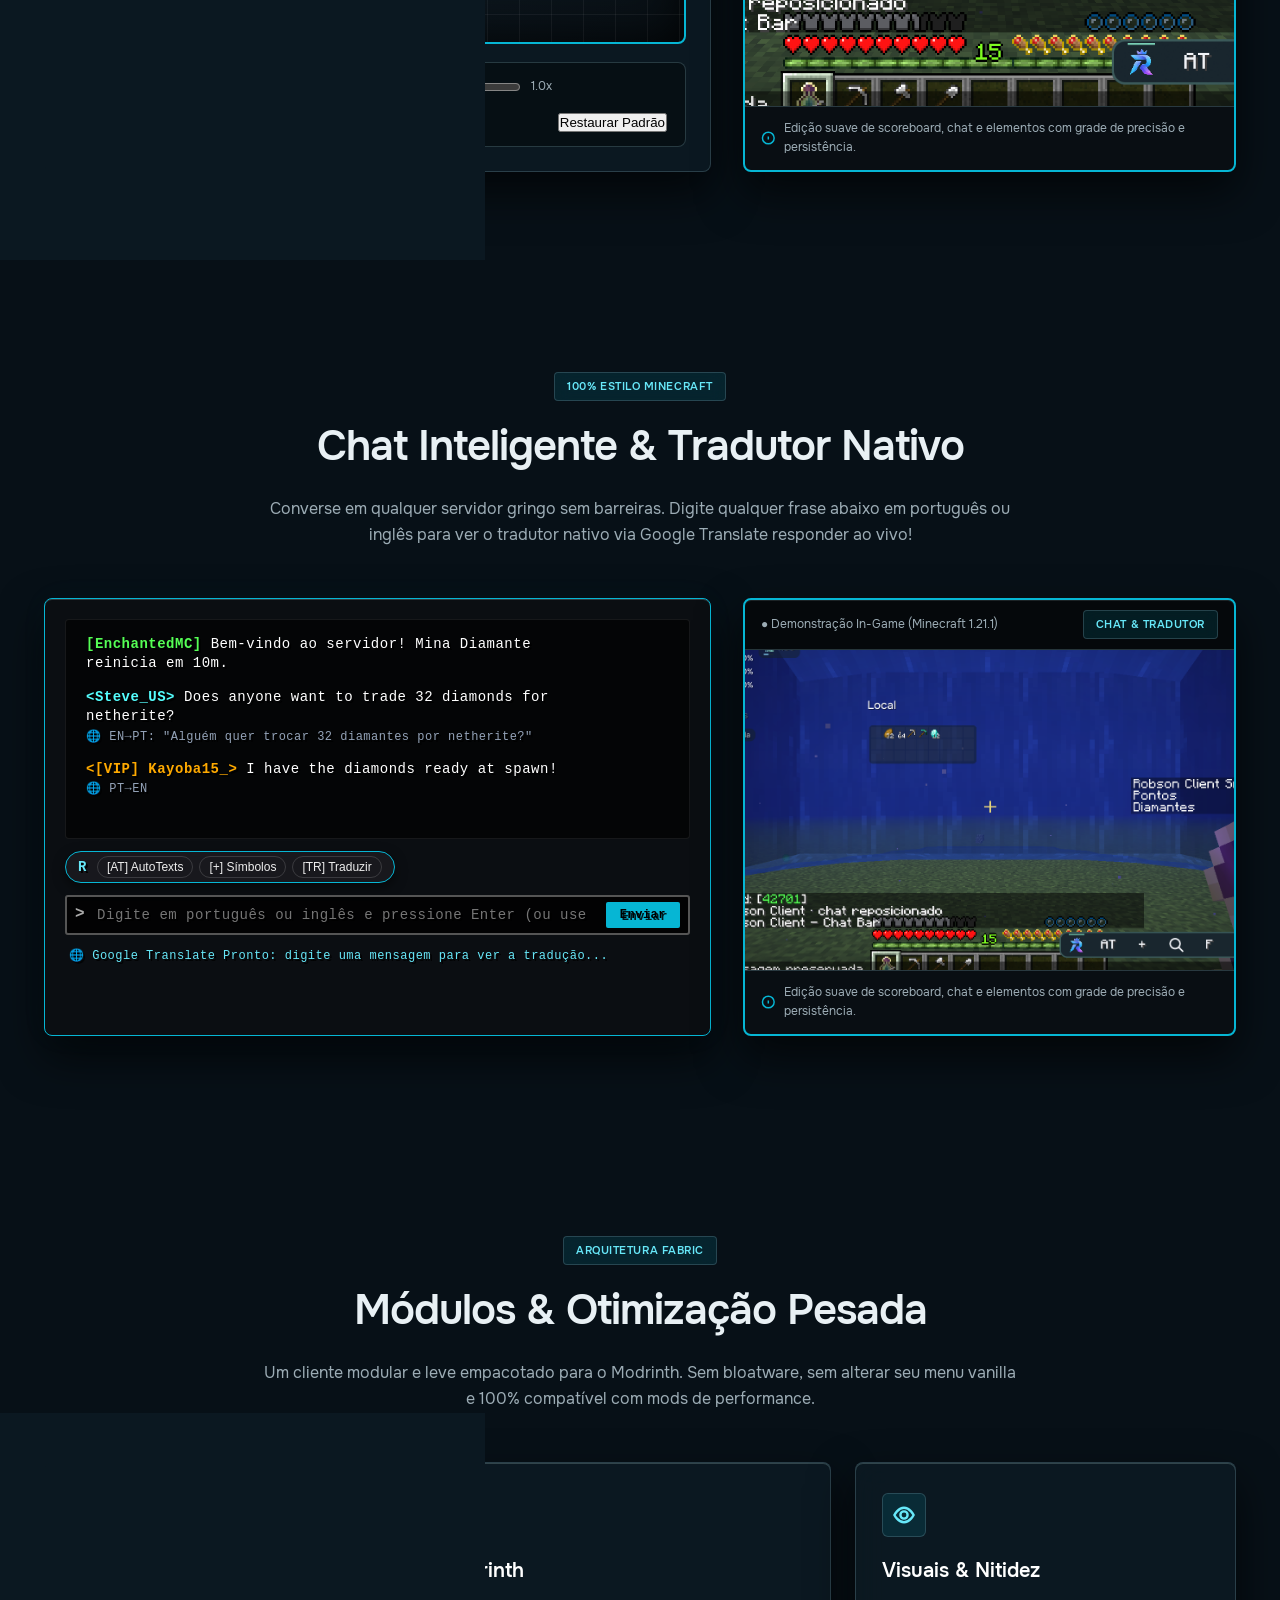
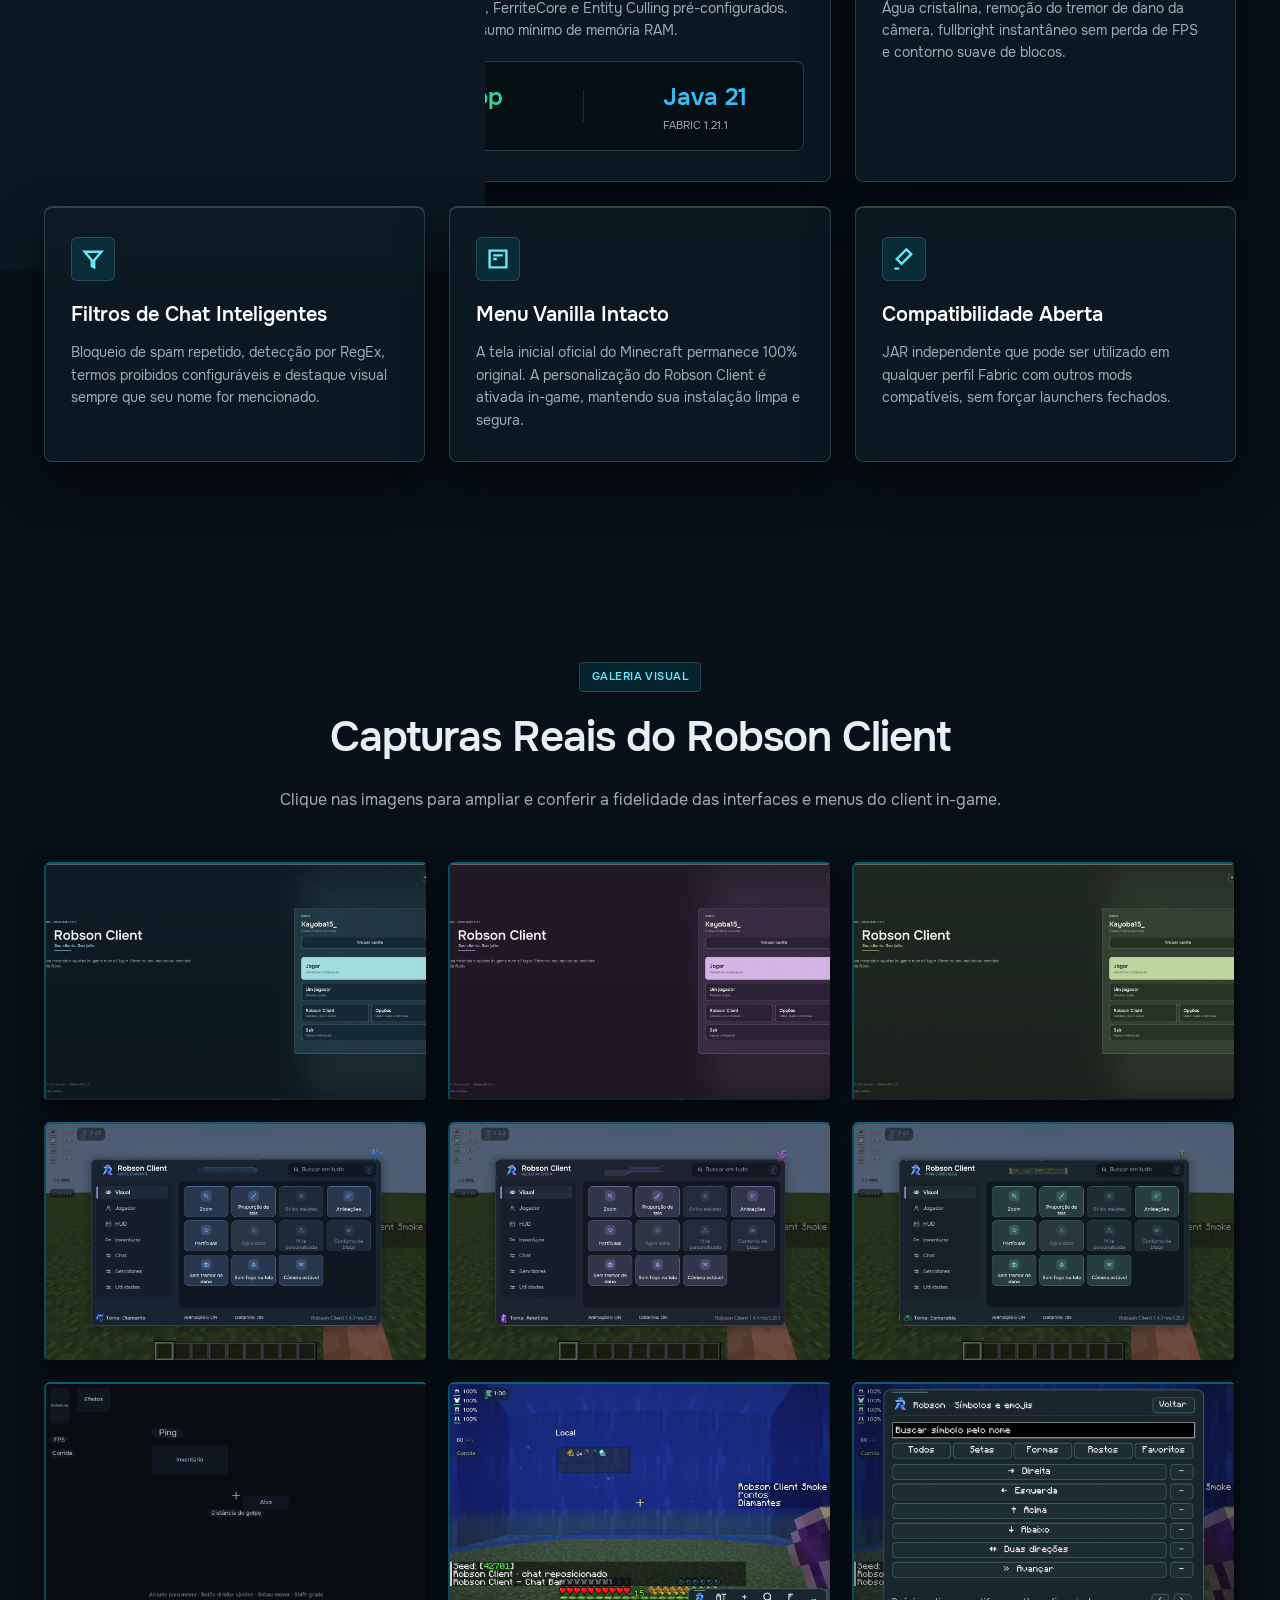
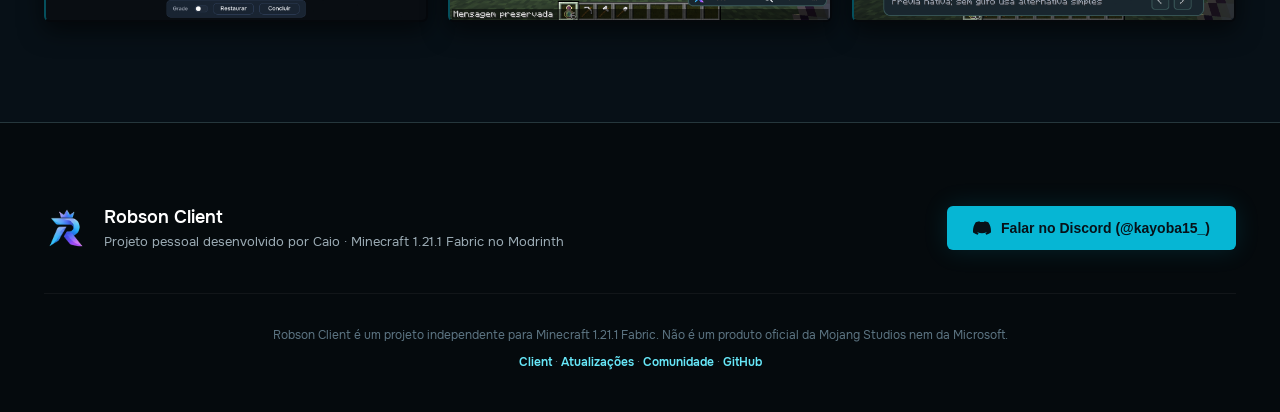
==== commit f90f8d00: "fix(website): navbar 3 abas, remocao de glows/pngs soltos, desfoque corrigido e admin seguro com PIN" ====
--- a/index.html
+++ b/index.html
@@ -13,13 +13,6 @@
 </head>
 <body data-site-theme="diamante">
 
-  <!-- LINHA DECORATIVA DO TEMA NO TOPO DO NAVEGADOR -->
-  <div class="browser-theme-accent-stripe" aria-hidden="true"></div>
-  <div class="browser-theme-corner top-left" aria-hidden="true"></div>
-  <div class="browser-theme-corner top-right" aria-hidden="true"></div>
-  <div class="browser-theme-side-left" aria-hidden="true"></div>
-  <div class="browser-theme-side-right" aria-hidden="true"></div>
-
   <!-- NAVBAR FLUTUANTE EM VIDRO ESTILIZADO -->
   <div class="navbar-wrap">
     <nav class="navbar">
@@ -31,13 +24,8 @@
         </div>
       </a>
 
-      <ul class="nav-links" id="nav-links">
-        <li><a href="#hero" class="active">Início</a></li>
-        <li><a href="#menu-client">Menu In-Game</a></li>
-        <li><a href="#hud-studio">HUD Studio</a></li>
-        <li><a href="#chat-tradutor">Chat & Tradutor</a></li>
-        <li><a href="#funcionalidades">Módulos</a></li>
-        <li><a href="#galeria">Galeria</a></li>
+            <ul class="nav-links" id="nav-links">
+        <li><a href="index.html" class="active">Client</a></li>
         <li><a href="atualizacoes.html">Atualizações</a></li>
         <li><a href="comunidade.html">Comunidade</a></li>
       </ul>
@@ -106,9 +94,6 @@
 
       <!-- TELA MINECRAFT IN-GAME VIVA (3D TILT COM HUD REAL) -->
       <div class="mc-game-viewport-wrap window-themed-frame" data-reveal>
-        <div class="window-theme-corner tl"></div>
-        <div class="window-theme-corner tr"></div>
-        <div class="window-theme-emblem"></div>
         <div class="mc-game-screen" id="hero-game-screen">
           <div class="mc-game-backdrop"></div>
 
@@ -248,9 +233,6 @@
 
       <!-- Monitor Frame -->
       <div class="client-frame-window window-themed-frame" data-reveal>
-        <div class="window-theme-corner tl"></div>
-        <div class="window-theme-corner tr"></div>
-        <div class="window-theme-emblem"></div>
         <div class="client-frame-topbar">
           <div class="window-dots">
             <span class="red"></span>
@@ -397,9 +379,6 @@
       <div class="lab-grid">
         <!-- Chat Minecraft Autêntico (Com Copiar, Robson Chat Bar e Tradutor Nativo) -->
         <div class="mc-chat-screen-window window-themed-frame mc-font" data-reveal>
-          <div class="window-theme-corner tl"></div>
-          <div class="window-theme-corner tr"></div>
-          <div class="window-theme-emblem"></div>
           <!-- Mensagens com fundo translúcido clássico do Minecraft -->
           <div class="mc-vanilla-chat-hud" id="chat-sim-messages">
             <div class="mc-chat-row">
@@ -682,9 +661,9 @@
         </div>
       </div>
 
-      <div class="footer-bottom">
+            <div class="footer-bottom">
         <p>Robson Client é um projeto independente para Minecraft 1.21.1 Fabric. Não é um produto oficial da Mojang Studios nem da Microsoft.</p>
-        <p><a href="atualizacoes.html">Ver atualizações e changelog</a> · <a href="comunidade.html">Votar no lançamento público</a></p>
+        <p><a href="index.html">Client</a> · <a href="atualizacoes.html">Atualizações</a> · <a href="comunidade.html">Comunidade</a> · <a href="https://github.com/hwuconta-tech/robson-client" target="_blank" rel="noopener noreferrer">GitHub</a></p>
       </div>
     </div>
   </footer>
--- a/css/style.css
+++ b/css/style.css
@@ -1,30 +1,5 @@
 /* Decorações do Tema nas Bordas do Navegador */
-.browser-theme-side-left, .browser-theme-side-right {
-  position: fixed;
-  top: 0;
-  bottom: 0;
-  width: 3px;
-  background: var(--primary);
-  box-shadow: 0 0 16px var(--primary-glow);
-  z-index: 998;
-  pointer-events: none;
-  transition: all 0.4s ease;
-}
-.browser-theme-side-left { left: 0; }
-.browser-theme-side-right { right: 0; }
-
-/* Top Browser Accent Stripe */
-.browser-theme-accent-stripe {
-  position: fixed;
-  top: 0;
-  left: 0;
-  right: 0;
-  height: 3px;
-  z-index: 1000;
-  background: var(--primary);
-  box-shadow: 0 0 14px var(--primary);
-  transition: all 0.4s ease;
-}
+.browser-theme-side-left, .browser-theme-side-right, .browser-theme-accent-stripe, .browser-theme-corner, .window-theme-corner, .window-theme-emblem { display: none !important; }
 
 /* Robson Client Showcase - Main Style Sheet */
 @import url('https://fonts.googleapis.com/css2?family=Press+Start+2P&family=VT323&display=swap');
@@ -58,8 +33,8 @@
   --theme-caption: 'MINERAL LAPIDADO';
   --primary: #06b6d4;
   --primary-light: #67e8f9;
-  --primary-glow: rgba(6, 182, 212, 0.45);
-  --primary-glow-soft: rgba(6, 182, 212, 0.12);
+  --primary-glow: rgba(6, 182, 212, 0.15);
+  --primary-glow-soft: rgba(6, 182, 212, 0.04);
   --primary-rgb: 6, 182, 212;
   
   --bg-dark: #071017;
@@ -94,8 +69,8 @@
   --theme-caption: 'ESTRATOS DE GEODO';
   --primary: #a855f7;
   --primary-light: #d8b4fe;
-  --primary-glow: rgba(168, 85, 247, 0.45);
-  --primary-glow-soft: rgba(168, 85, 247, 0.12);
+  --primary-glow: rgba(168, 85, 247, 0.15);
+  --primary-glow-soft: rgba(168, 85, 247, 0.04);
   --primary-rgb: 168, 85, 247;
   
   --bg-dark: #120a1a;
@@ -128,8 +103,8 @@
   --theme-caption: 'OFICINA DE DEEPSLATE';
   --primary: #10b981;
   --primary-light: #6ee7b7;
-  --primary-glow: rgba(16, 185, 129, 0.45);
-  --primary-glow-soft: rgba(16, 185, 129, 0.12);
+  --primary-glow: rgba(16, 185, 129, 0.15);
+  --primary-glow-soft: rgba(16, 185, 129, 0.04);
   --primary-rgb: 16, 185, 129;
   
   --bg-dark: #08110b;
@@ -213,19 +188,16 @@
    SCROLL REVEAL & ANIMAÇÕES (AS COISAS VINDO JUNTAS)
    ========================================================== */
 [data-reveal] {
-  opacity: 0;
-  transform: translateY(40px) scale(0.97);
-  filter: blur(6px);
-  transition: opacity 0.8s cubic-bezier(0.16, 1, 0.3, 1), 
-              transform 0.8s cubic-bezier(0.16, 1, 0.3, 1), 
-              filter 0.8s cubic-bezier(0.16, 1, 0.3, 1);
-  will-change: opacity, transform, filter;
+  opacity: 1 !important;
+  transform: none !important;
+  filter: none !important;
+  visibility: visible !important;
 }
 
 [data-reveal].revealed {
-  opacity: 1;
-  transform: translateY(0) scale(1);
-  filter: blur(0);
+  opacity: 1 !important;
+  transform: none !important;
+  filter: none !important;
 }
 
 [data-reveal-delay="1"] { transition-delay: 0.1s; }
@@ -1739,7 +1711,7 @@
   .mc-game-screen { aspect-ratio: auto; height: 380px; }
   .mc-scoreboard-demo { display: none; }
   .client-frame-viewport { height: 520px; }
-  .browser-theme-corner { width: 44px; height: 44px; opacity: .75; }
+  .browser-theme-corner { display: none !important; }
 }
 
 @media (max-width: 520px) {
@@ -1756,20 +1728,7 @@
 /* ==========================================================
    DECORAÇÕES VISUAIS DO TEMA (CRISTAIS, GEODOS E MINA)
    ========================================================== */
-.browser-theme-corner {
-  position: fixed;
-  top: 0;
-  width: 54px;
-  height: 54px;
-  background-image: var(--theme-corner-img);
-  background-size: contain;
-  background-repeat: no-repeat;
-  z-index: 90;
-  pointer-events: none;
-  opacity: .85;
-  filter: drop-shadow(0 4px 10px rgba(0, 0, 0, 0.7));
-  transition: background-image 0.35s ease;
-}
+.browser-theme-corner { display: none !important; }
 .browser-theme-corner.top-left {
   left: 0;
 }
@@ -1799,18 +1758,7 @@
   position: relative;
 }
 
-.window-theme-corner {
-  position: absolute;
-  width: 52px;
-  height: 52px;
-  background-image: var(--theme-corner-img);
-  background-size: contain;
-  background-repeat: no-repeat;
-  z-index: 25;
-  pointer-events: none;
-  filter: drop-shadow(0 3px 8px rgba(0, 0, 0, 0.7));
-  transition: background-image 0.35s ease;
-}
+.window-theme-corner { display: none !important; }
 .window-theme-corner.tl {
   top: -8px;
   left: -8px;
@@ -1821,17 +1769,52 @@
   transform: scaleX(-1);
 }
 
-.window-theme-emblem {
-  position: absolute;
-  top: -18px;
-  right: 18px;
-  width: 36px;
-  height: 36px;
-  background-image: var(--theme-icon-img);
-  background-size: contain;
-  background-repeat: no-repeat;
-  z-index: 28;
-  pointer-events: none;
-  filter: drop-shadow(0 4px 10px rgba(0, 0, 0, 0.8));
-  transition: background-image 0.35s ease;
-}
+.window-theme-emblem { display: none !important; }
+
+/* Minecraft Solid Navbar with 3 Tabs */
+.nav-links {
+  display: flex !important;
+  align-items: center !important;
+  justify-content: center !important;
+  gap: 8px !important;
+  list-style: none !important;
+  margin: 0 !important;
+  padding: 0 !important;
+}
+
+.nav-links a {
+  display: inline-flex !important;
+  align-items: center !important;
+  justify-content: center !important;
+  padding: 7px 18px !important;
+  color: #94a3b8 !important;
+  text-decoration: none !important;
+  font-size: 13.5px !important;
+  font-weight: 700 !important;
+  letter-spacing: 0.02em !important;
+  background: #121a23 !important;
+  border: 2px solid #1e2936 !important;
+  border-top-color: #2c3c4f !important;
+  border-left-color: #2c3c4f !important;
+  border-bottom-color: #06090d !important;
+  border-right-color: #06090d !important;
+  border-radius: 4px !important;
+  white-space: nowrap !important;
+  transition: all 0.15s ease !important;
+}
+
+.nav-links a:hover {
+  color: #ffffff !important;
+  background: #18232f !important;
+  border-top-color: #3b5069 !important;
+  border-left-color: #3b5069 !important;
+}
+
+.nav-links a.active {
+  color: #ffffff !important;
+  background: #15202c !important;
+  border-color: var(--primary) !important;
+  border-top-color: var(--primary-light) !important;
+  border-left-color: var(--primary-light) !important;
+  box-shadow: inset 1px 1px 0 rgba(255, 255, 255, 0.15) !important;
+}
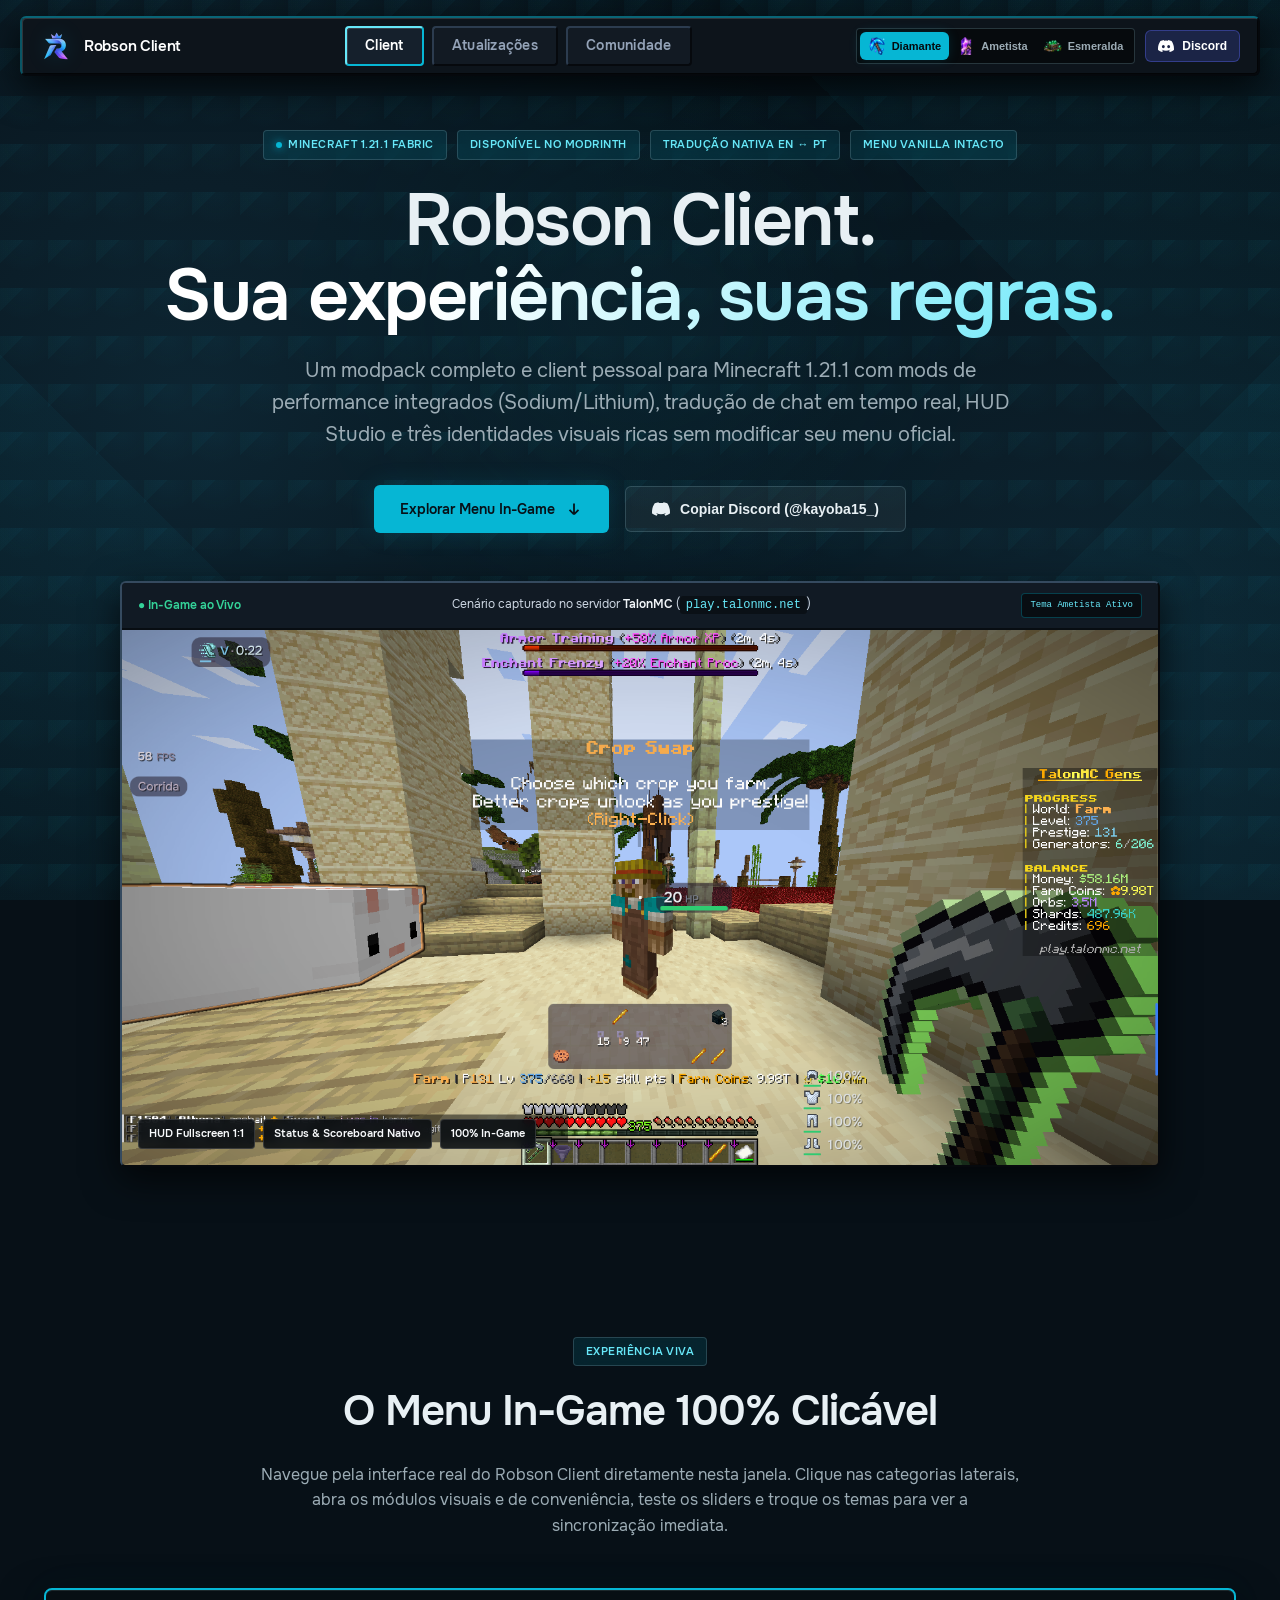
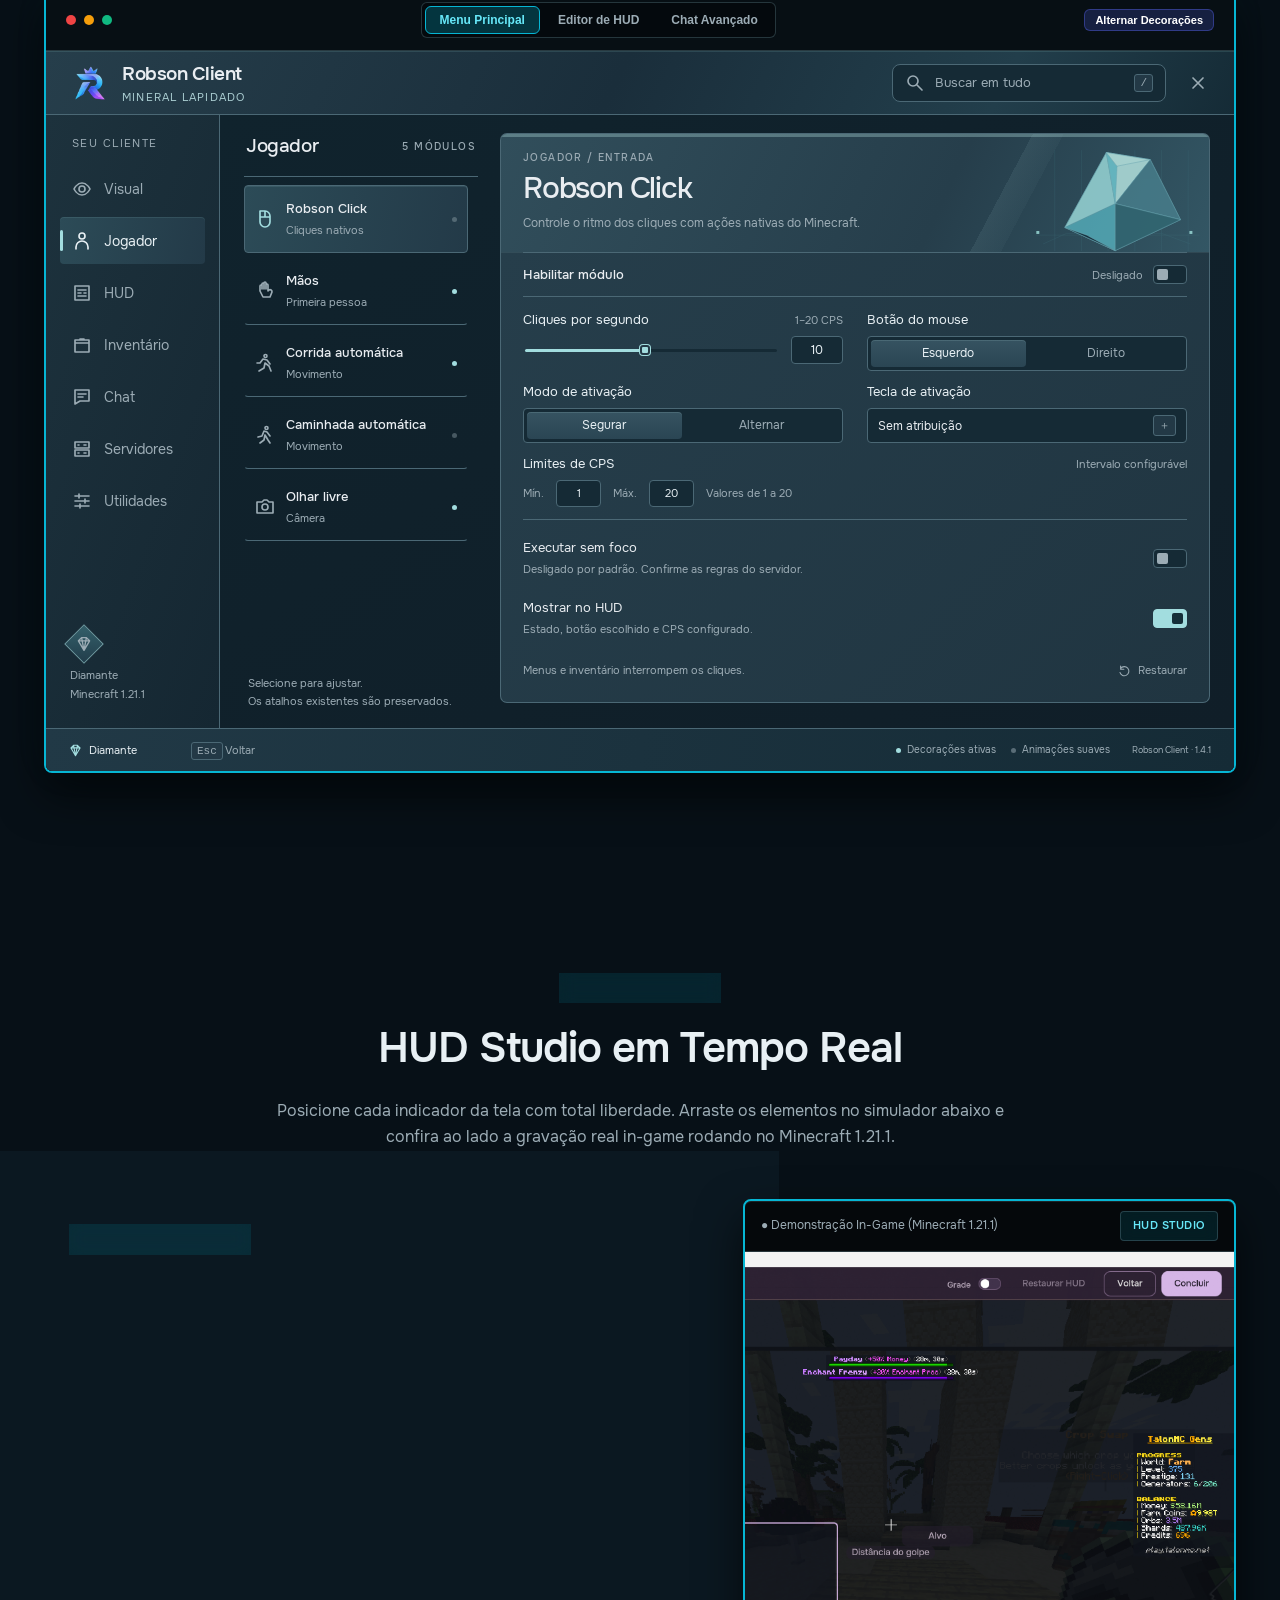
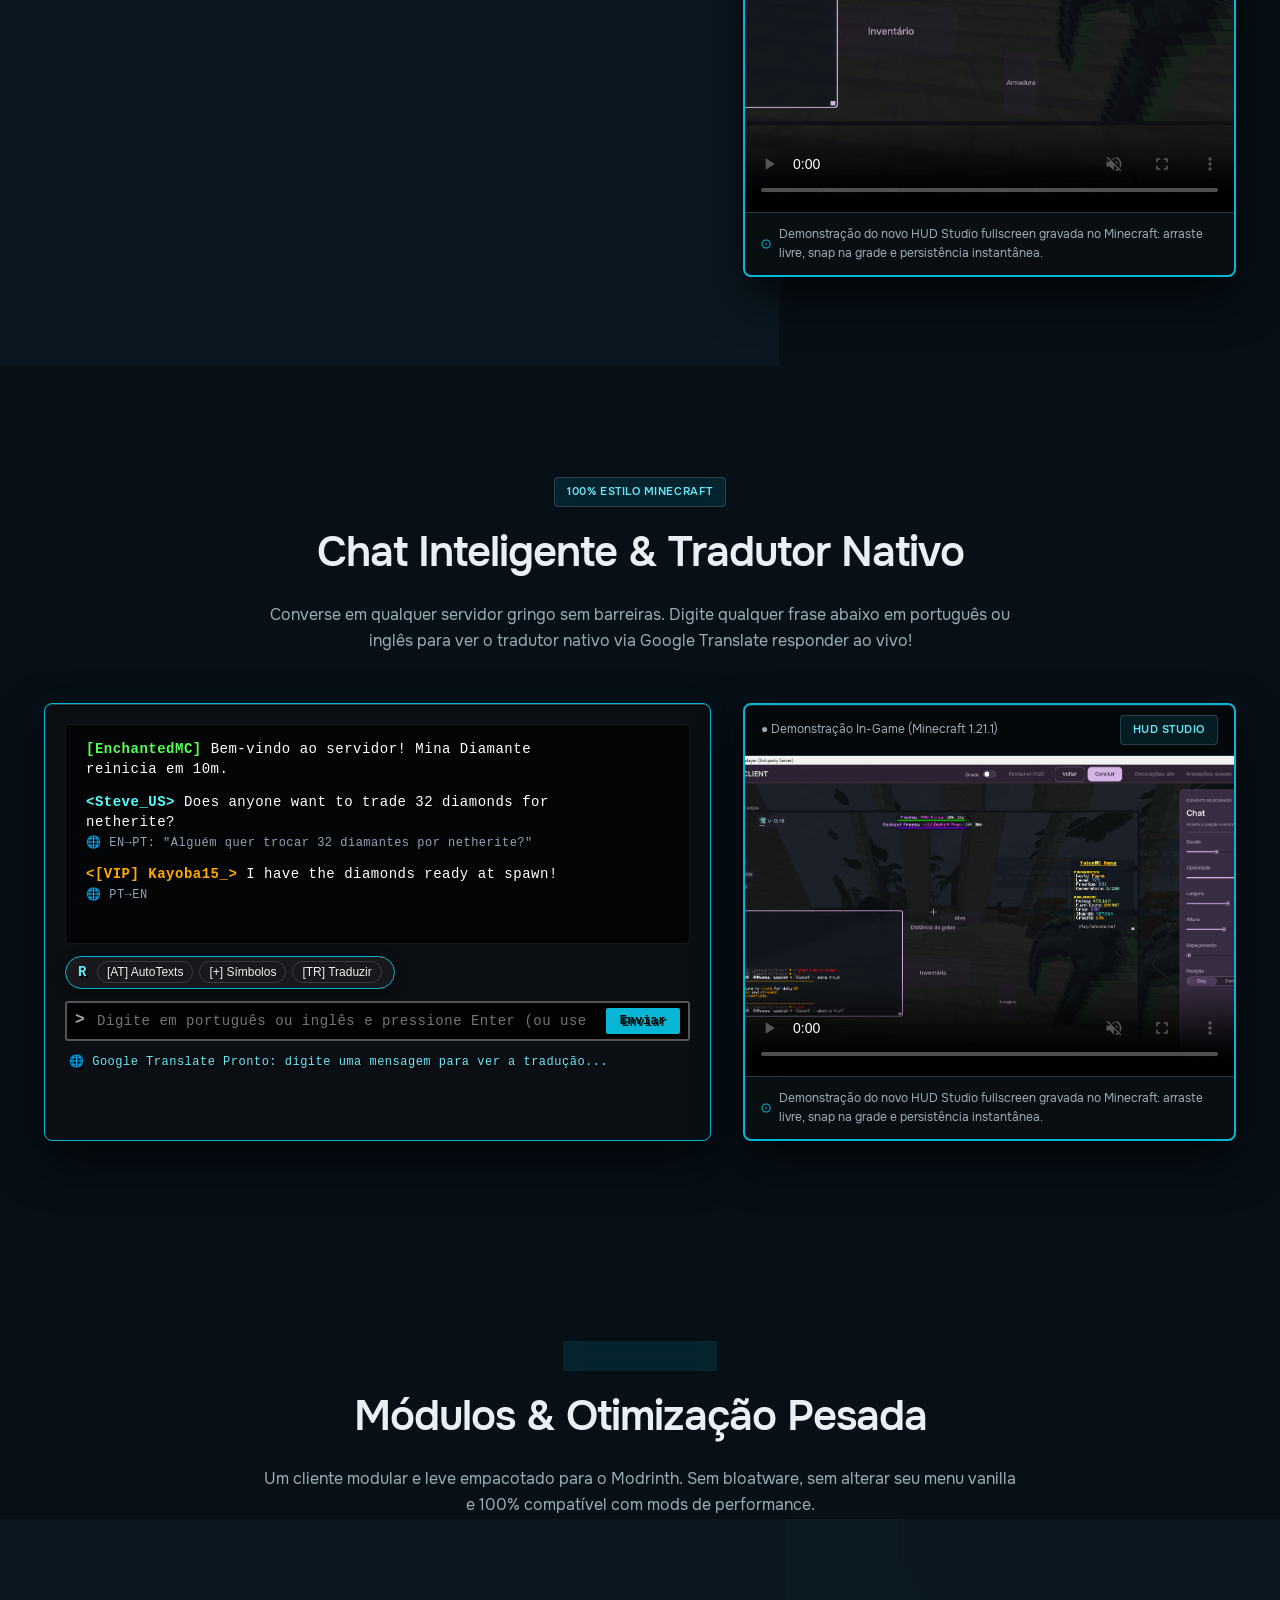
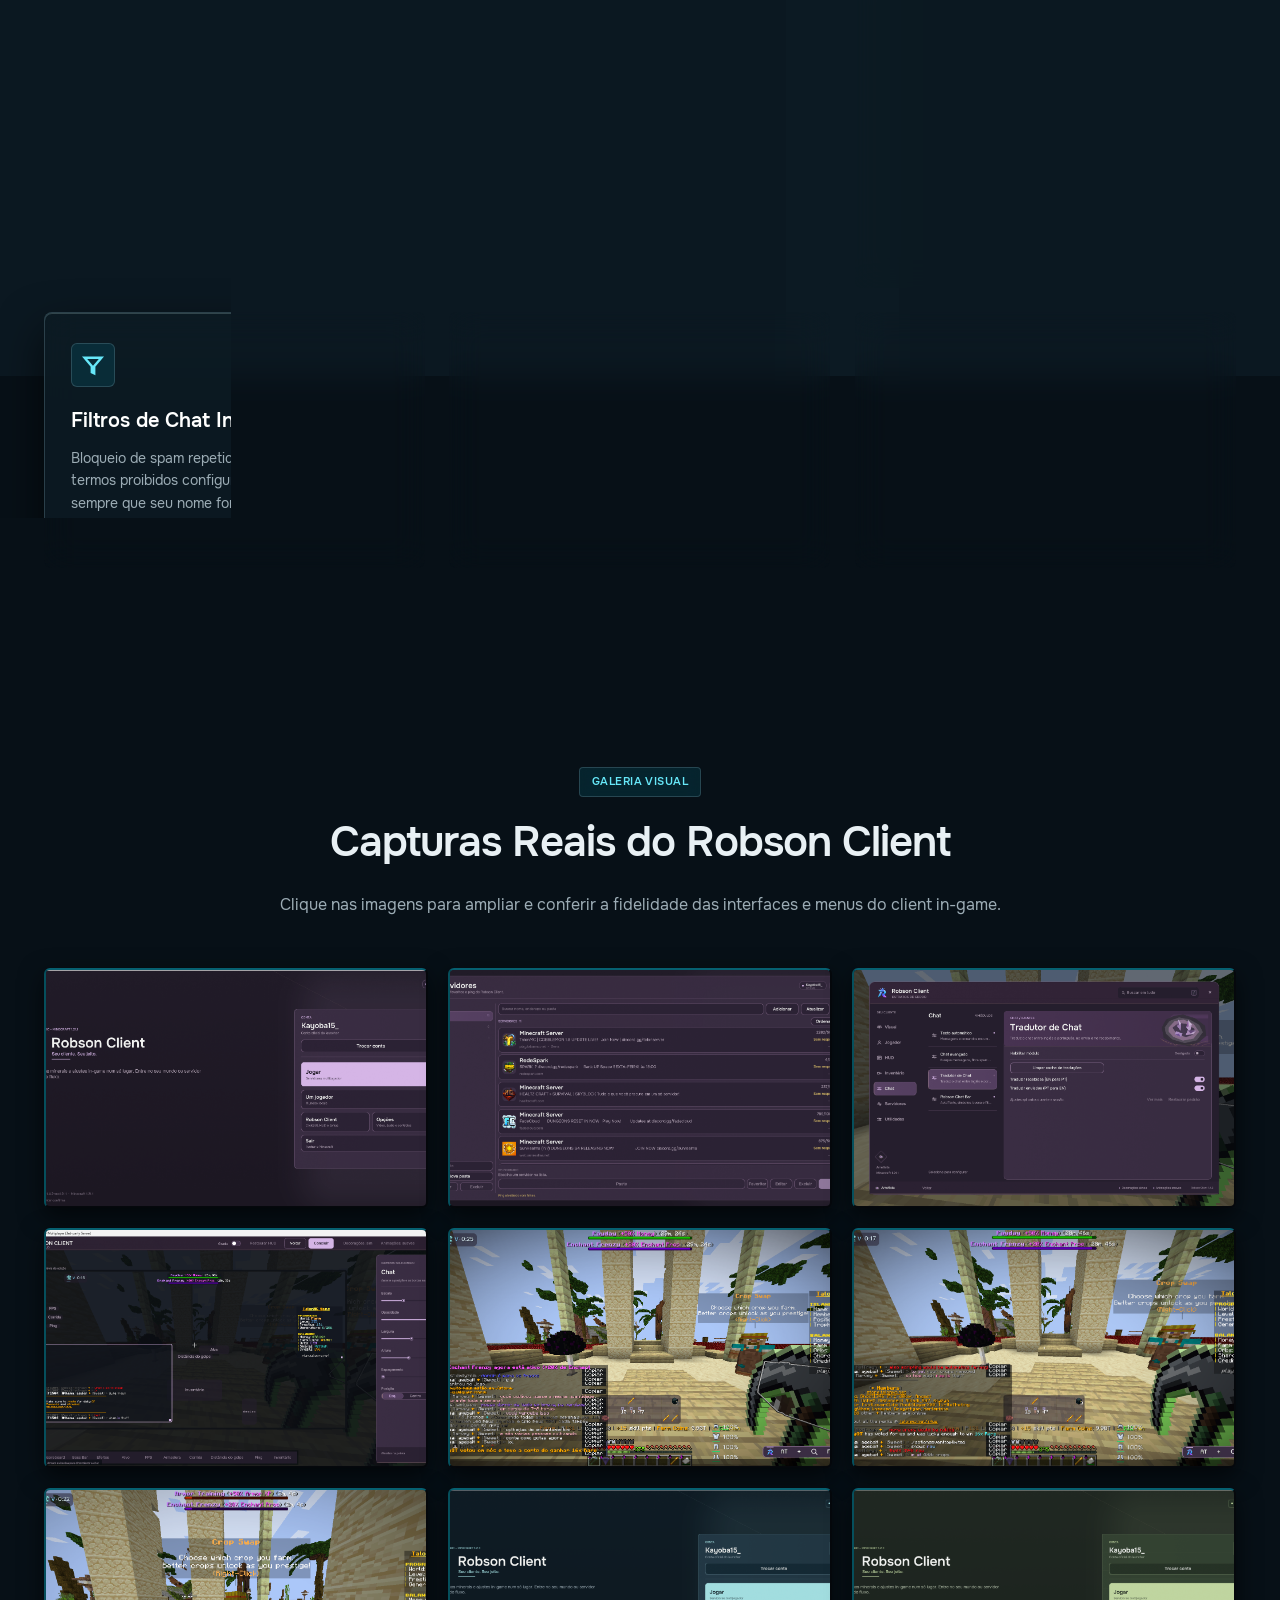
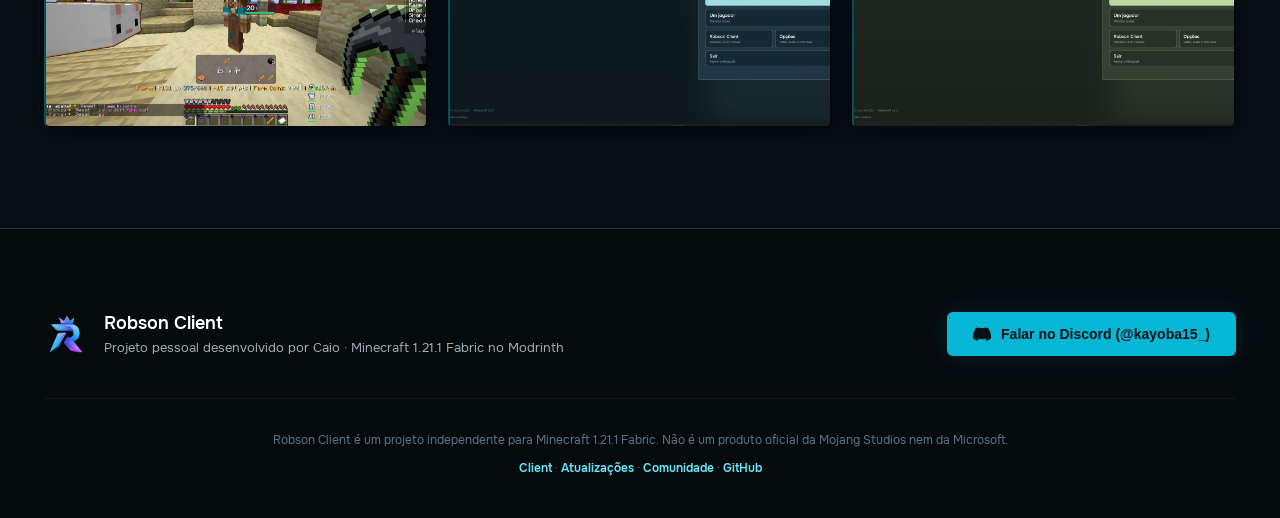
==== commit 93ba7b32: "feat(website): integracao de prints e videos reais in-game P0 com creditos ao TalonMC" ====
--- a/index.html
+++ b/index.html
@@ -92,127 +92,20 @@
         </button>
       </div>
 
-      <!-- TELA MINECRAFT IN-GAME VIVA (3D TILT COM HUD REAL) -->
-      <div class="mc-game-viewport-wrap window-themed-frame" data-reveal>
-        <div class="mc-game-screen" id="hero-game-screen">
-          <div class="mc-game-backdrop"></div>
-
-          <!-- HUD In-Game: Armadura no Canto Superior Esquerdo -->
-          <div class="mc-hud-armor-stack mc-font">
-            <div class="mc-armor-line"><img src="assets/mc/armor.svg" alt=""><span>100%</span></div>
-            <div class="mc-armor-line"><span style="color:#38bdf8;">Elmo · Peitoral · Calça · Botas</span></div>
-          </div>
-
-          <!-- HUD In-game: FPS, Ping e Status -->
-          <div class="mc-hud-fps-top mc-font">
-            <span class="mc-hud-badge-tag" style="color:#6ee7b7;">144 FPS · 18ms</span>
-            <span class="mc-hud-badge-tag" style="color:var(--primary-light);">Tema: <strong id="telemetry-theme">DIAMANTE</strong></span>
-            <span class="mc-hud-badge-tag" style="color:#fcd34d;">✧ Velocidade II (1:45)</span>
-          </div>
-
-          <!-- Mira Vanilla (Crosshair) -->
-          <div class="mc-crosshair"></div>
-
-          <!-- Braço do Jogador em Primeira Pessoa com Item (Balança e bate ao clicar!) -->
-          <div class="mc-player-arm" id="hero-player-arm" title="Clique na tela para atacar!">
-            <img src="assets/mc/item-sword.svg" id="hero-held-item" class="mc-arm-item" alt="Item na mão">
-          </div>
-
-          <!-- Scoreboard Minecraft -->
-          <div class="mc-scoreboard-demo mc-font">
-            <div class="mc-scoreboard-title">ROBSON RANKUP</div>
-            <div style="display:flex; justify-content:space-between;"><span>Rank:</span><span style="color:#38bdf8;">Diamante</span></div>
-            <div style="display:flex; justify-content:space-between;"><span>Mina:</span><span style="color:#a78bfa;">Nível 8</span></div>
-            <div style="display:flex; justify-content:space-between;"><span>Saldo:</span><span>125.000</span></div>
-            <div style="display:flex; justify-content:space-between;"><span>Jogadores:</span><span>42/100</span></div>
-          </div>
-
-          <!-- BARRAS DE STATUS E HOTBAR AUTÊNTICA (10 CORAÇÕES EM 1 LINHA SÓ) -->
-          <div class="mc-hud-bottom">
-            <!-- Tooltip flutuante do item selecionado -->
-            <div class="mc-item-tooltip mc-font" id="hero-item-tooltip">
-              <span class="mc-tooltip-title" id="hero-tooltip-name">Espada de Diamante</span>
-              <span class="mc-tooltip-stats" id="hero-tooltip-stats">+7 Dano de Ataque · Afiação V</span>
-            </div>
-
-            <!-- Linha de Status: 10 Corações | Nível 30 | 10 Fomes (Strictly 1 row) -->
-            <div class="mc-status-row">
-              <div class="mc-hearts-row" id="hero-hearts-bar">
-                <img src="assets/mc/heart.svg" class="mc-pixel-icon" alt="❤">
-                <img src="assets/mc/heart.svg" class="mc-pixel-icon" alt="❤">
-                <img src="assets/mc/heart.svg" class="mc-pixel-icon" alt="❤">
-                <img src="assets/mc/heart.svg" class="mc-pixel-icon" alt="❤">
-                <img src="assets/mc/heart.svg" class="mc-pixel-icon" alt="❤">
-                <img src="assets/mc/heart.svg" class="mc-pixel-icon" alt="❤">
-                <img src="assets/mc/heart.svg" class="mc-pixel-icon" alt="❤">
-                <img src="assets/mc/heart.svg" class="mc-pixel-icon" alt="❤">
-                <img src="assets/mc/heart.svg" class="mc-pixel-icon" alt="❤">
-                <img src="assets/mc/heart.svg" class="mc-pixel-icon" alt="❤">
-              </div>
-
-              <div class="mc-xp-level-num mc-font">30</div>
-
-              <div class="mc-hunger-row" id="hero-hunger-bar">
-                <img src="assets/mc/hunger.svg" class="mc-pixel-icon" alt="🍗">
-                <img src="assets/mc/hunger.svg" class="mc-pixel-icon" alt="🍗">
-                <img src="assets/mc/hunger.svg" class="mc-pixel-icon" alt="🍗">
-                <img src="assets/mc/hunger.svg" class="mc-pixel-icon" alt="🍗">
-                <img src="assets/mc/hunger.svg" class="mc-pixel-icon" alt="🍗">
-                <img src="assets/mc/hunger.svg" class="mc-pixel-icon" alt="🍗">
-                <img src="assets/mc/hunger.svg" class="mc-pixel-icon" alt="🍗">
-                <img src="assets/mc/hunger.svg" class="mc-pixel-icon" alt="🍗">
-                <img src="assets/mc/hunger.svg" class="mc-pixel-icon" alt="🍗">
-                <img src="assets/mc/hunger.svg" class="mc-pixel-icon" alt="🍗">
-              </div>
-            </div>
-
-            <!-- Barra de Experiência Verde Segmentada -->
-            <div class="mc-xp-bar-wrap">
-              <div class="mc-xp-bar-fill" style="width: 78%;"></div>
-            </div>
-
-            <!-- Hotbar Oficial de 9 Slots com Itens Reais e Teclas 1-9 -->
-            <div class="mc-hotbar-frame" id="hero-hotbar">
-              <div class="mc-hotbar-slot active" data-slot="0" data-name="Espada de Diamante" data-stats="+7 Dano de Ataque · Afiação V">
-                <img src="assets/mc/item-sword.svg" alt="Espada">
-                <span class="mc-slot-num">1</span>
-              </div>
-              <div class="mc-hotbar-slot" data-slot="1" data-name="Picareta de Diamante" data-stats="Eficiência V · Fortuna III">
-                <img src="assets/mc/item-pickaxe.svg" alt="Picareta">
-                <span class="mc-slot-num">2</span>
-              </div>
-              <div class="mc-hotbar-slot" data-slot="2" data-name="Maçã Dourada" data-stats="Regeneração II · Absorção I">
-                <img src="assets/mc/item-gapple.svg" alt="Maçã">
-                <span class="mc-slot-count mc-font">16</span>
-                <span class="mc-slot-num">3</span>
-              </div>
-              <div class="mc-hotbar-slot" data-slot="3" data-name="Balde d'Água" data-stats="MLG pronto · Sem dano de queda">
-                <img src="assets/mc/item-bucket.svg" alt="Balde">
-                <span class="mc-slot-num">4</span>
-              </div>
-              <div class="mc-hotbar-slot" data-slot="4" data-name="Pérola do End" data-stats="Teleporte instantâneo">
-                <img src="assets/mc/item-pearl.svg" alt="Pérola">
-                <span class="mc-slot-count mc-font">16</span>
-                <span class="mc-slot-num">5</span>
-              </div>
-              <div class="mc-hotbar-slot" data-slot="5" data-name="Bife Cozido" data-stats="+8 Fome · +12.8 Saturação">
-                <img src="assets/mc/item-steak.svg" alt="Bife">
-                <span class="mc-slot-count mc-font">64</span>
-                <span class="mc-slot-num">6</span>
-              </div>
-              <div class="mc-hotbar-slot" data-slot="6" data-name="Arco Encantado" data-stats="Força V · Infinidade I">
-                <img src="assets/mc/item-bow.svg" alt="Arco">
-                <span class="mc-slot-num">7</span>
-              </div>
-              <div class="mc-hotbar-slot" data-slot="7" data-name="Totem da Imortalidade" data-stats="Evita a morte ao receber dano fatal">
-                <img src="assets/mc/item-totem.svg" alt="Totem">
-                <span class="mc-slot-num">8</span>
-              </div>
-              <div class="mc-hotbar-slot" data-slot="8" data-name="Foguetes de Artifício" data-stats="Duração de Voo: 3">
-                <img src="assets/mc/item-rocket.svg" alt="Foguete">
-                <span class="mc-slot-count mc-font">64</span>
-                <span class="mc-slot-num">9</span>
-              </div>
+      <!-- VITRINE IN-GAME REAL 1:1 DO ROBSON CLIENT -->
+      <div class="mc-hero-showcase-wrap" data-reveal>
+        <div class="mc-hero-showcase-frame">
+          <div class="mc-hero-top-info">
+            <span class="mc-hero-tag">● In-Game ao Vivo</span>
+            <span class="mc-hero-credit">Cenário capturado no servidor <strong>TalonMC</strong> (<code>play.talonmc.net</code>)</span>
+            <span class="mc-hero-theme-badge" id="hero-active-theme-badge">Tema Ametista Ativo</span>
+          </div>
+          <div class="mc-hero-media-container">
+            <img src="media/hero-ingame-talonmc.png" alt="Visão Geral do Robson Client in-game jogando no servidor TalonMC" class="mc-hero-img" loading="eager">
+            <div class="mc-hero-overlay-callout">
+              <span class="mc-callout-pill">HUD Fullscreen 1:1</span>
+              <span class="mc-callout-pill">Status & Scoreboard Nativo</span>
+              <span class="mc-callout-pill">100% In-Game</span>
             </div>
           </div>
         </div>
@@ -347,18 +240,18 @@
           </div>
         </div>
 
-        <!-- Vídeo Real In-Game (Crop de CSS) -->
+        <!-- Vídeo Real In-Game (HUD Studio P0) -->
         <div class="video-showcase-box" data-reveal data-reveal-delay="1">
           <div class="video-showcase-header">
             <span>● Demonstração In-Game (Minecraft 1.21.1)</span>
-            <span class="badge">Chat & Tradutor</span>
+            <span class="badge">HUD Studio</span>
           </div>
           <div class="video-crop-viewport">
-            <video src="media/chat-translator.mp4" poster="media/v14-chat-bar.png" autoplay loop muted playsinline></video>
+            <video src="media/hud-studio-p0.mp4" poster="media/hud-studio-editor.png" autoplay loop muted playsinline controls></video>
           </div>
           <div class="video-caption">
             <svg width="16" height="16" viewBox="0 0 20 20" fill="none" stroke="var(--primary)" stroke-width="2"><path d="M10 18a8 8 0 100-16 8 8 0 000 16zM10 8v4m0 4h.01"/></svg>
-            <span>Edição suave de scoreboard, chat e elementos com grade de precisão e persistência.</span>
+            <span>Demonstração do novo HUD Studio fullscreen gravada no Minecraft: arraste livre, snap na grade e persistência instantânea.</span>
           </div>
         </div>
       </div>
@@ -440,18 +333,18 @@
           </div>
         </div>
 
-        <!-- Vídeo Real In-Game (Crop de CSS) -->
+        <!-- Vídeo Real In-Game (HUD Studio P0) -->
         <div class="video-showcase-box" data-reveal data-reveal-delay="1">
           <div class="video-showcase-header">
             <span>● Demonstração In-Game (Minecraft 1.21.1)</span>
-            <span class="badge">Chat & Tradutor</span>
+            <span class="badge">HUD Studio</span>
           </div>
           <div class="video-crop-viewport">
-            <video src="media/chat-translator.mp4" poster="media/v14-chat-bar.png" autoplay loop muted playsinline></video>
+            <video src="media/hud-studio-p0.mp4" poster="media/hud-studio-editor.png" autoplay loop muted playsinline controls></video>
           </div>
           <div class="video-caption">
             <svg width="16" height="16" viewBox="0 0 20 20" fill="none" stroke="var(--primary)" stroke-width="2"><path d="M10 18a8 8 0 100-16 8 8 0 000 16zM10 8v4m0 4h.01"/></svg>
-            <span>Edição suave de scoreboard, chat e elementos com grade de precisão e persistência.</span>
+            <span>Demonstração do novo HUD Studio fullscreen gravada no Minecraft: arraste livre, snap na grade e persistência instantânea.</span>
           </div>
         </div>
       </div>
@@ -560,19 +453,67 @@
       </div>
 
       <div class="gallery-grid" data-reveal>
+        <div class="gallery-item" data-gallery-src="media/title-screen-p0.png">
+          <img src="media/title-screen-p0.png" alt="Menu Principal P0 no tema Ametista" loading="lazy">
+          <div class="gallery-item-overlay">
+            <span>Menu Principal P0 · Ametista</span>
+            <small>Card de 540 px, avatar oficial Kayoba15_ e tema</small>
+          </div>
+        </div>
+
+        <div class="gallery-item" data-gallery-src="media/servers-p0-folders.png">
+          <img src="media/servers-p0-folders.png" alt="Navegador de Servidores P0 com Pastas e Ping" loading="lazy">
+          <div class="gallery-item-overlay">
+            <span>Servidores P0 com Pastas & Ping</span>
+            <small>Filtros na lateral esquerda, MOTD grande e ping em ms</small>
+          </div>
+        </div>
+
+        <div class="gallery-item" data-gallery-src="media/clickgui-ametista-geodo.png">
+          <img src="media/clickgui-ametista-geodo.png" alt="ClickGUI no tema Ametista com ilustração do Geodo" loading="lazy">
+          <div class="gallery-item-overlay">
+            <span>ClickGUI · Estratos de Geodo</span>
+            <small>Módulos de Chat, Tradutor e arte mineral autêntica</small>
+          </div>
+        </div>
+
+        <div class="gallery-item" data-gallery-src="media/hud-studio-editor.png">
+          <img src="media/hud-studio-editor.png" alt="HUD Studio Fullscreen com Grade e Sliders" loading="lazy">
+          <div class="gallery-item-overlay">
+            <span>HUD Studio Renovado</span>
+            <small>Grade de alinhamento, escala, opacidade e posição</small>
+          </div>
+        </div>
+
+        <div class="gallery-item" data-gallery-src="media/chat-tr-on.png">
+          <img src="media/chat-tr-on.png" alt="Chat com Tradutor Inteligente Ligado" loading="lazy">
+          <div class="gallery-item-overlay">
+            <span>Chat com Tradutor Ativo</span>
+            <small>Botão TR ligado, mensagens traduzidas e chip Copiar</small>
+          </div>
+        </div>
+
+        <div class="gallery-item" data-gallery-src="media/chat-tr-off.png">
+          <img src="media/chat-tr-off.png" alt="Chat com Tradutor Desligado" loading="lazy">
+          <div class="gallery-item-overlay">
+            <span>Chat sem Tradução (Original)</span>
+            <small>Alternância instantânea para comparar mensagens originais</small>
+          </div>
+        </div>
+
+        <div class="gallery-item" data-gallery-src="media/hero-ingame-talonmc.png">
+          <img src="media/hero-ingame-talonmc.png" alt="Visão In-Game Geral no servidor TalonMC" loading="lazy">
+          <div class="gallery-item-overlay">
+            <span>In-Game no Servidor TalonMC</span>
+            <small>play.talonmc.net · HUD completo com foice e armadura</small>
+          </div>
+        </div>
+
         <div class="gallery-item" data-gallery-src="media/v142-title-diamante.png">
           <img src="media/v142-title-diamante.png" alt="Menu Principal do Robson Client no tema Diamante" loading="lazy">
           <div class="gallery-item-overlay">
             <span>Menu Principal · Diamante</span>
-            <small>Card de conta, tema e ações principais</small>
-          </div>
-        </div>
-
-        <div class="gallery-item" data-gallery-src="media/v142-title-ametista.png">
-          <img src="media/v142-title-ametista.png" alt="Menu Principal do Robson Client no tema Ametista" loading="lazy">
-          <div class="gallery-item-overlay">
-            <span>Menu Principal · Ametista</span>
-            <small>Estratos de geodo e cobre</small>
+            <small>Corte Mineral Lapidado</small>
           </div>
         </div>
 
@@ -580,55 +521,7 @@
           <img src="media/v142-title-esmeralda.png" alt="Menu Principal do Robson Client no tema Esmeralda" loading="lazy">
           <div class="gallery-item-overlay">
             <span>Menu Principal · Esmeralda</span>
-            <small>Deepslate e vigas de oficina</small>
-          </div>
-        </div>
-
-        <div class="gallery-item" data-gallery-src="media/v141-diamante.png">
-          <img src="media/v141-diamante.png" alt="Tema Diamante In-Game" loading="lazy">
-          <div class="gallery-item-overlay">
-            <span>Tema Diamante</span>
-            <small>Corte Mineral Lapidado</small>
-          </div>
-        </div>
-
-        <div class="gallery-item" data-gallery-src="media/v141-ametista.png">
-          <img src="media/v141-ametista.png" alt="Tema Ametista In-Game" loading="lazy">
-          <div class="gallery-item-overlay">
-            <span>Tema Ametista</span>
-            <small>Estratos de Geodo</small>
-          </div>
-        </div>
-
-        <div class="gallery-item" data-gallery-src="media/v141-esmeralda.png">
-          <img src="media/v141-esmeralda.png" alt="Tema Esmeralda In-Game" loading="lazy">
-          <div class="gallery-item-overlay">
-            <span>Tema Esmeralda</span>
             <small>Oficina de Deepslate</small>
-          </div>
-        </div>
-
-        <div class="gallery-item" data-gallery-src="media/editor-hud.png">
-          <img src="media/editor-hud.png" alt="Editor de HUD In-Game" loading="lazy">
-          <div class="gallery-item-overlay">
-            <span>Editor de HUD</span>
-            <small>Ajustes de Opacidade e Escala</small>
-          </div>
-        </div>
-
-        <div class="gallery-item" data-gallery-src="media/v14-chat-bar.png">
-          <img src="media/v14-chat-bar.png" alt="Robson Chat Bar" loading="lazy">
-          <div class="gallery-item-overlay">
-            <span>Robson Chat Bar</span>
-            <small>Ações Rápidas e Tradução</small>
-          </div>
-        </div>
-
-        <div class="gallery-item" data-gallery-src="media/v14-symbols.png">
-          <img src="media/v14-symbols.png" alt="Seletor de Símbolos" loading="lazy">
-          <div class="gallery-item-overlay">
-            <span>Seletor de Símbolos</span>
-            <small>Caracteres Especiais e Emojis</small>
           </div>
         </div>
       </div>
--- a/css/style.css
+++ b/css/style.css
@@ -1818,3 +1818,115 @@
   border-left-color: var(--primary-light) !important;
   box-shadow: inset 1px 1px 0 rgba(255, 255, 255, 0.15) !important;
 }
+
+/* ==========================================================
+   MINECRAFT GAME SCREEN VIEWPORT (VITRINE REAL 1:1)
+   ========================================================== */
+.mc-hero-showcase-wrap {
+  width: 100%;
+  max-width: 1080px;
+  margin: 0 auto;
+}
+
+.mc-hero-showcase-frame {
+  position: relative;
+  background: #0d141b;
+  border: 2px solid #1f2c3a;
+  border-top-color: #354a5f;
+  border-left-color: #354a5f;
+  border-bottom-color: #06090d;
+  border-right-color: #06090d;
+  border-radius: 6px;
+  box-shadow: inset 1px 1px 0 rgba(255, 255, 255, 0.08), 0 12px 36px rgba(0, 0, 0, 0.7);
+  overflow: hidden;
+}
+
+.mc-hero-top-info {
+  display: flex;
+  align-items: center;
+  justify-content: space-between;
+  gap: 12px;
+  padding: 10px 16px;
+  background: #111a24;
+  border-bottom: 2px solid #080d12;
+  font-size: 12px;
+  color: #94a3b8;
+  flex-wrap: wrap;
+}
+
+.mc-hero-tag {
+  display: inline-flex;
+  align-items: center;
+  gap: 6px;
+  font-weight: 700;
+  color: #34d399;
+}
+
+.mc-hero-credit {
+  color: #cbd5e1;
+}
+
+.mc-hero-credit strong {
+  color: #f1f5f9;
+}
+
+.mc-hero-credit code {
+  color: var(--primary-light);
+  background: rgba(0, 0, 0, 0.4);
+  padding: 2px 6px;
+  border-radius: 3px;
+}
+
+.mc-hero-theme-badge {
+  font-family: 'Press Start 2P', monospace;
+  font-size: 9px;
+  color: var(--primary-light);
+  background: rgba(0, 0, 0, 0.5);
+  padding: 4px 8px;
+  border-radius: 4px;
+  border: 1px solid rgba(var(--primary-rgb), 0.3);
+}
+
+.mc-hero-media-container {
+  position: relative;
+  width: 100%;
+  overflow: hidden;
+  background: #000;
+}
+
+.mc-hero-img {
+  width: 100%;
+  height: auto;
+  display: block;
+  object-fit: cover;
+  transition: transform 0.3s ease;
+}
+
+.mc-hero-overlay-callout {
+  position: absolute;
+  bottom: 16px;
+  left: 16px;
+  display: flex;
+  gap: 8px;
+  flex-wrap: wrap;
+  z-index: 2;
+}
+
+.mc-callout-pill {
+  font-size: 11px;
+  font-weight: 700;
+  padding: 5px 10px;
+  background: rgba(8, 13, 18, 0.88);
+  border: 1px solid rgba(255, 255, 255, 0.15);
+  border-radius: 4px;
+  color: #f8fafc;
+  backdrop-filter: blur(4px);
+}
+
+.video-crop-viewport video {
+  width: 100%;
+  height: 100%;
+  object-fit: cover;
+  transform: none !important;
+  display: block;
+}
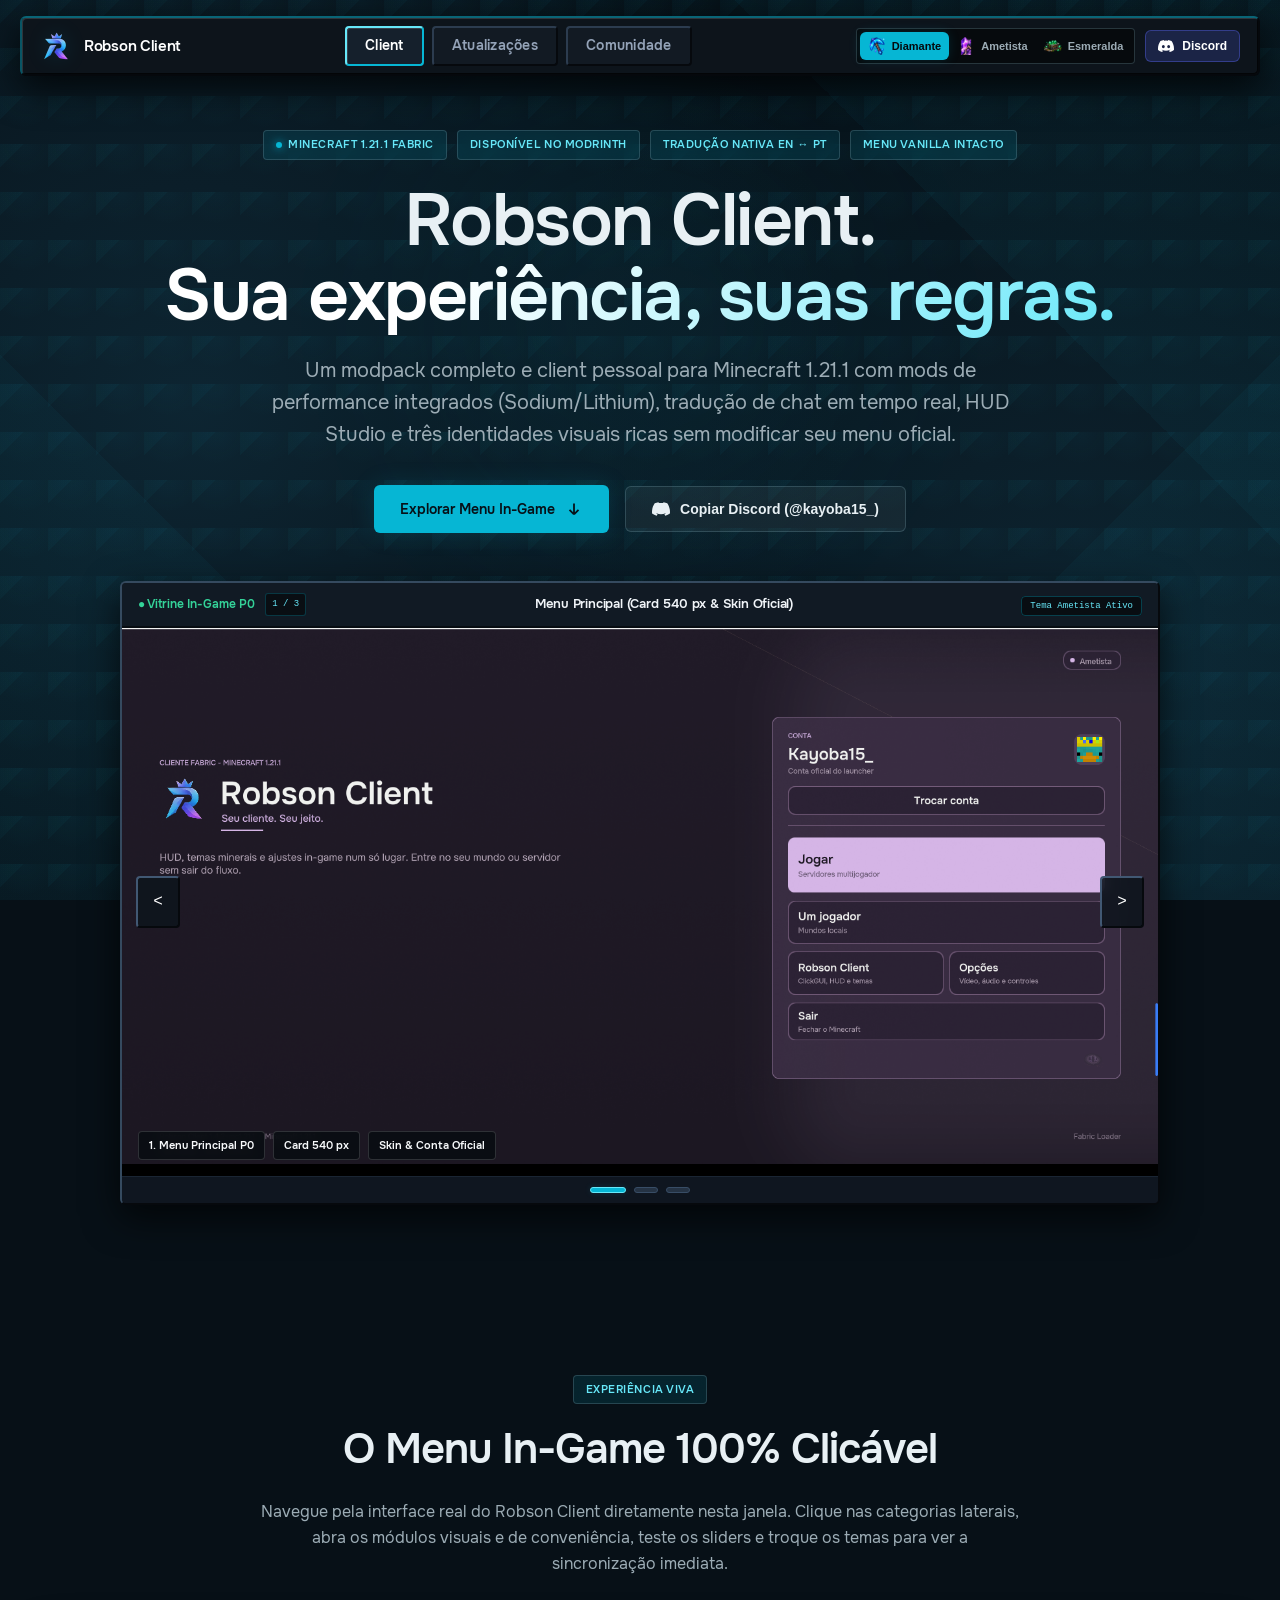
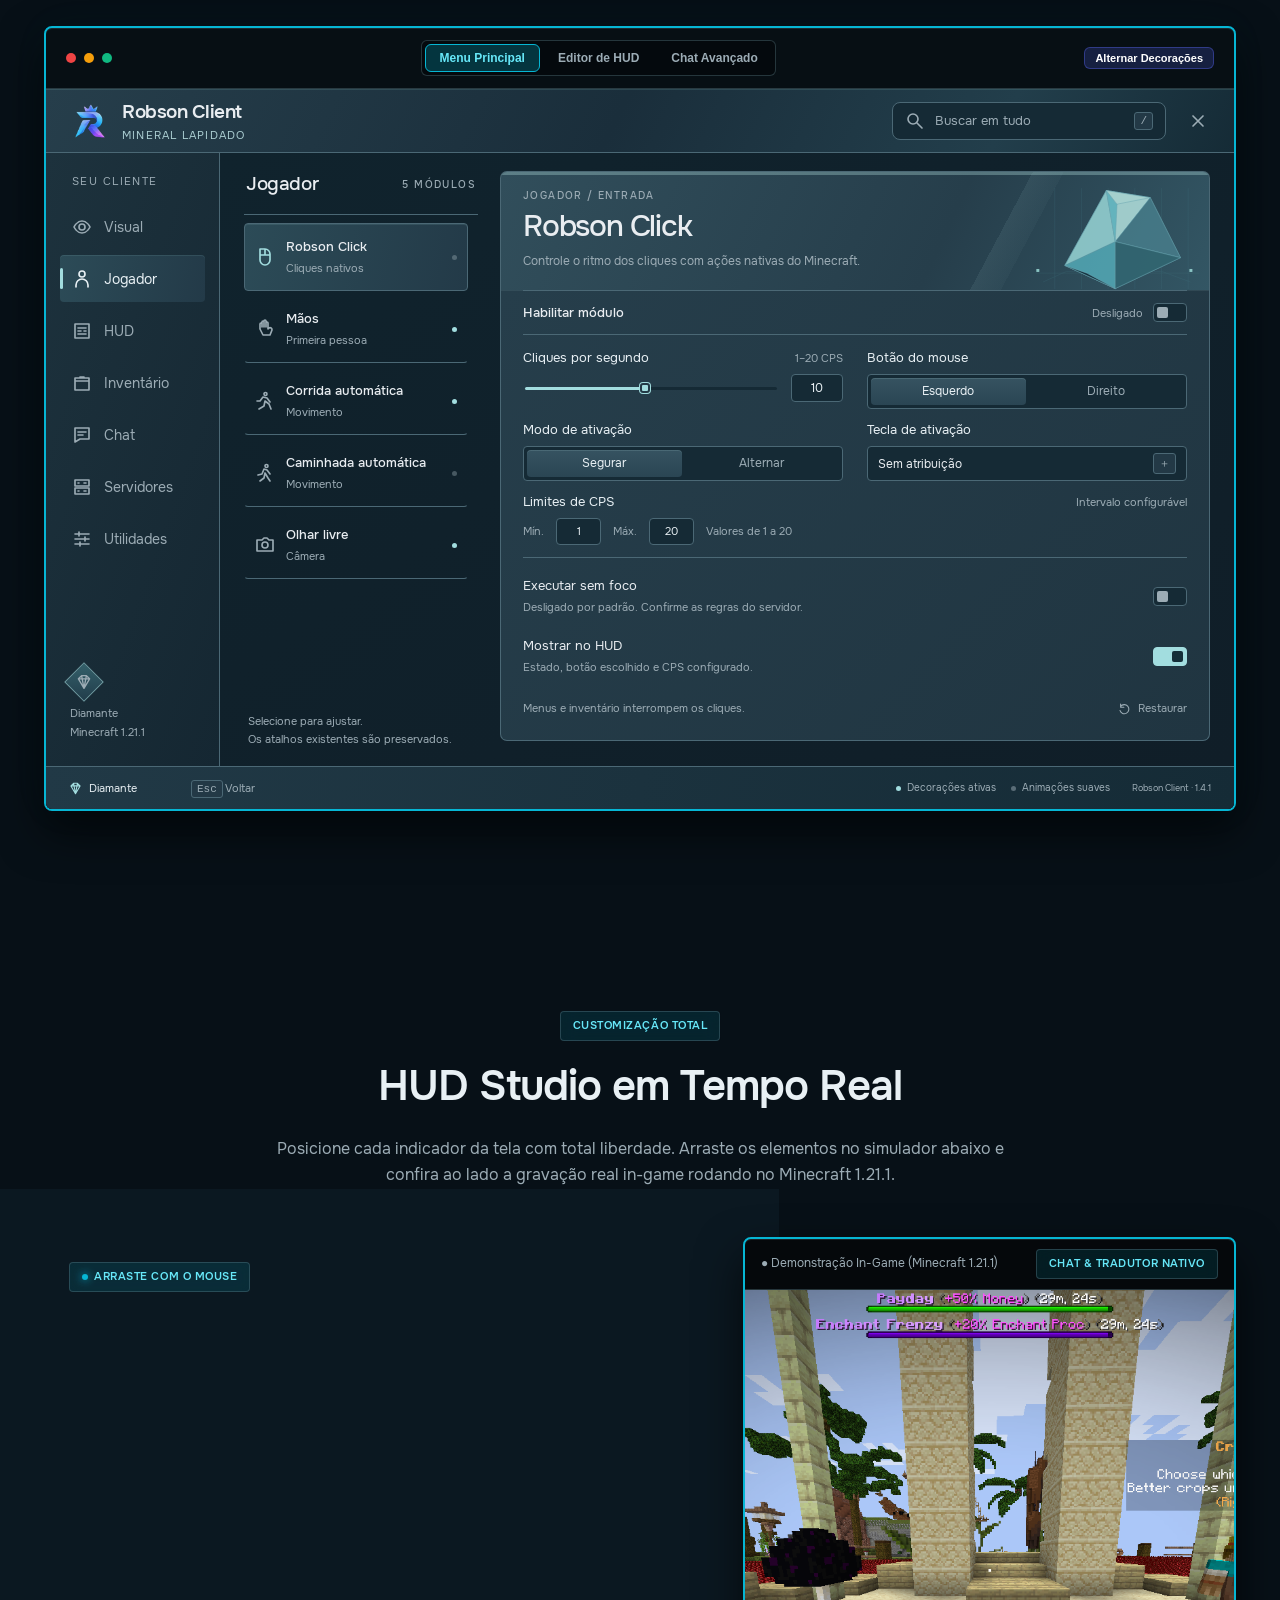
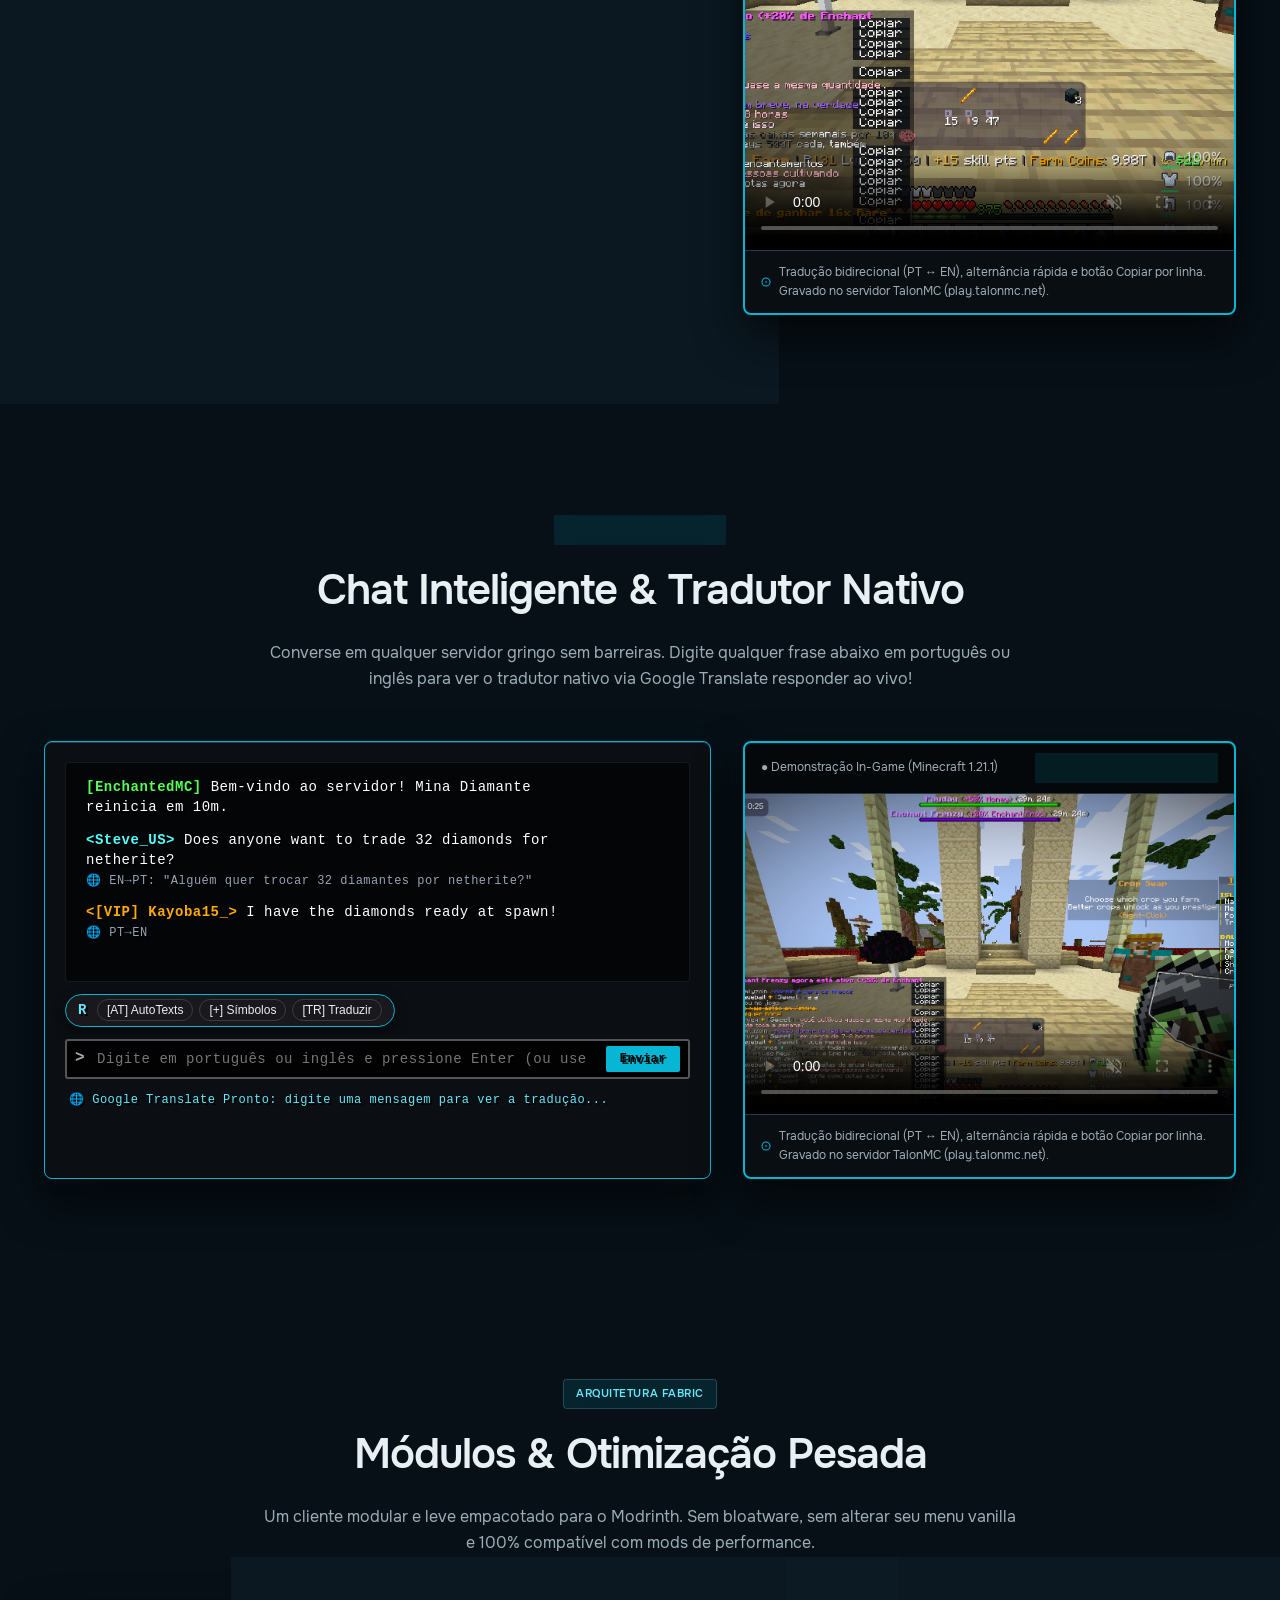
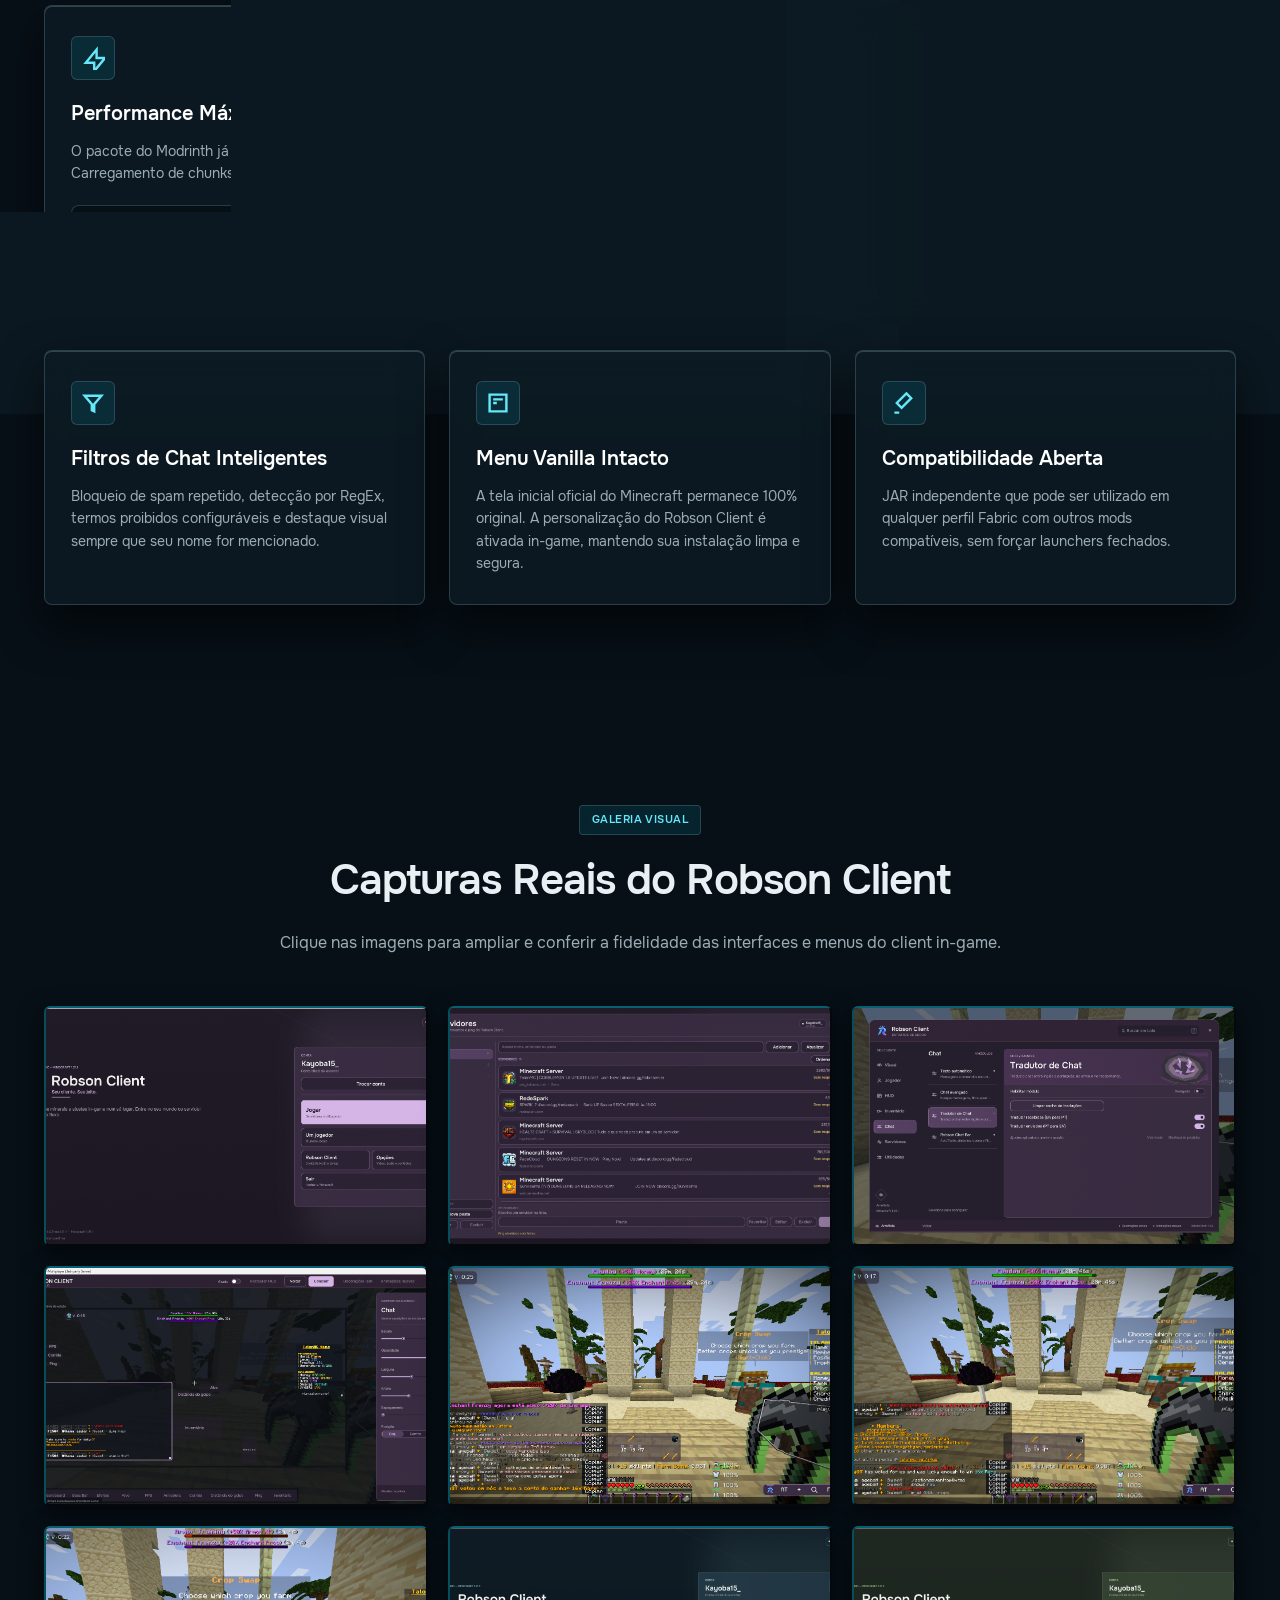
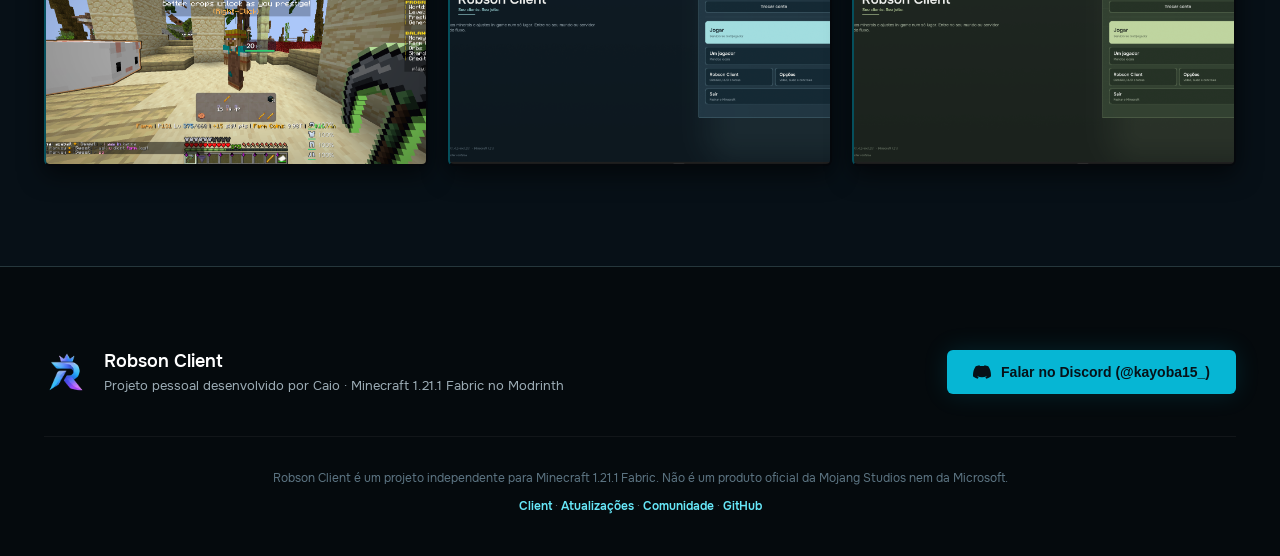
==== commit 1b5f3640: "fix: carrossel suave com botoes < e > no hero e correcao do video do chat" ====
--- a/index.html
+++ b/index.html
@@ -92,21 +92,66 @@
         </button>
       </div>
 
-      <!-- VITRINE IN-GAME REAL 1:1 DO ROBSON CLIENT -->
+      <!-- VITRINE EM CARROSSEL SUAVE (MENU PRINCIPAL, HUD STUDIO, SERVIDORES) -->
       <div class="mc-hero-showcase-wrap" data-reveal>
         <div class="mc-hero-showcase-frame">
           <div class="mc-hero-top-info">
-            <span class="mc-hero-tag">● In-Game ao Vivo</span>
-            <span class="mc-hero-credit">Cenário capturado no servidor <strong>TalonMC</strong> (<code>play.talonmc.net</code>)</span>
-            <span class="mc-hero-theme-badge" id="hero-active-theme-badge">Tema Ametista Ativo</span>
-          </div>
-          <div class="mc-hero-media-container">
-            <img src="media/hero-ingame-talonmc.png" alt="Visão Geral do Robson Client in-game jogando no servidor TalonMC" class="mc-hero-img" loading="eager">
-            <div class="mc-hero-overlay-callout">
-              <span class="mc-callout-pill">HUD Fullscreen 1:1</span>
-              <span class="mc-callout-pill">Status & Scoreboard Nativo</span>
-              <span class="mc-callout-pill">100% In-Game</span>
-            </div>
+            <div class="mc-hero-top-left">
+              <span class="mc-hero-tag">● Vitrine In-Game P0</span>
+              <span class="mc-hero-slide-counter" id="hero-slide-counter">1 / 3</span>
+            </div>
+            <div class="mc-hero-slide-title" id="hero-slide-title">Menu Principal (Card 540 px & Skin Oficial)</div>
+            <div class="mc-hero-top-right">
+              <span class="mc-hero-theme-badge" id="hero-active-theme-badge">Tema Ametista Ativo</span>
+            </div>
+          </div>
+
+          <div class="mc-hero-slider" id="hero-slider">
+            <!-- Botão Anterior < -->
+            <button class="hero-slider-btn prev" id="hero-slide-prev" aria-label="Imagem anterior" title="Imagem anterior">&lt;</button>
+
+            <!-- Trilha Suave do Carrossel -->
+            <div class="hero-slider-track" id="hero-slider-track">
+              <!-- Slide 1: Menu Principal -->
+              <div class="hero-slide" data-slide-title="Menu Principal (Card 540 px & Skin Oficial)">
+                <img src="media/title-screen-p0.png" alt="Menu Principal Robson Client P0 com card de 540 px e avatar" class="mc-hero-img" loading="eager">
+                <div class="mc-hero-overlay-callout">
+                  <span class="mc-callout-pill">1. Menu Principal P0</span>
+                  <span class="mc-callout-pill">Card 540 px</span>
+                  <span class="mc-callout-pill">Skin & Conta Oficial</span>
+                </div>
+              </div>
+
+              <!-- Slide 2: HUD Studio -->
+              <div class="hero-slide" data-slide-title="HUD Studio (Grade Fullscreen & Sliders Laterais)">
+                <img src="media/hud-studio-editor.png" alt="HUD Studio Fullscreen com Grade e Sliders" class="mc-hero-img" loading="lazy">
+                <div class="mc-hero-overlay-callout">
+                  <span class="mc-callout-pill">2. HUD Studio</span>
+                  <span class="mc-callout-pill">Grade de Snap</span>
+                  <span class="mc-callout-pill">Ajustes em Tempo Real</span>
+                </div>
+              </div>
+
+              <!-- Slide 3: Servidores -->
+              <div class="hero-slide" data-slide-title="Navegador de Servidores (Pastas & Pings em ms)">
+                <img src="media/servers-p0-folders.png" alt="Navegador de Servidores P0 com Pastas e Pings" class="mc-hero-img" loading="lazy">
+                <div class="mc-hero-overlay-callout">
+                  <span class="mc-callout-pill">3. Servidores P0</span>
+                  <span class="mc-callout-pill">Pastas na Esquerda</span>
+                  <span class="mc-callout-pill">MOTD & Ping em ms</span>
+                </div>
+              </div>
+            </div>
+
+            <!-- Botão Próximo > -->
+            <button class="hero-slider-btn next" id="hero-slide-next" aria-label="Próxima imagem" title="Próxima imagem">&gt;</button>
+          </div>
+
+          <!-- Indicadores de Pontos (Dots) no Rodapé da Vitrine -->
+          <div class="hero-slider-dots" id="hero-slider-dots">
+            <button class="slider-dot active" data-slide-idx="0" aria-label="Ir para slide 1"></button>
+            <button class="slider-dot" data-slide-idx="1" aria-label="Ir para slide 2"></button>
+            <button class="slider-dot" data-slide-idx="2" aria-label="Ir para slide 3"></button>
           </div>
         </div>
       </div>
@@ -240,18 +285,18 @@
           </div>
         </div>
 
-        <!-- Vídeo Real In-Game (HUD Studio P0) -->
+        <!-- Vídeo Real In-Game (Chat & Tradutor no TalonMC) -->
         <div class="video-showcase-box" data-reveal data-reveal-delay="1">
           <div class="video-showcase-header">
             <span>● Demonstração In-Game (Minecraft 1.21.1)</span>
-            <span class="badge">HUD Studio</span>
+            <span class="badge">Chat & Tradutor Nativo</span>
           </div>
           <div class="video-crop-viewport">
-            <video src="media/hud-studio-p0.mp4" poster="media/hud-studio-editor.png" autoplay loop muted playsinline controls></video>
+            <video src="media/chat-translator-p0.mp4" poster="media/chat-tr-on.png" autoplay loop muted playsinline controls></video>
           </div>
           <div class="video-caption">
             <svg width="16" height="16" viewBox="0 0 20 20" fill="none" stroke="var(--primary)" stroke-width="2"><path d="M10 18a8 8 0 100-16 8 8 0 000 16zM10 8v4m0 4h.01"/></svg>
-            <span>Demonstração do novo HUD Studio fullscreen gravada no Minecraft: arraste livre, snap na grade e persistência instantânea.</span>
+            <span>Tradução bidirecional (PT ↔ EN), alternância rápida e botão Copiar por linha. Gravado no servidor TalonMC (play.talonmc.net).</span>
           </div>
         </div>
       </div>
@@ -333,18 +378,18 @@
           </div>
         </div>
 
-        <!-- Vídeo Real In-Game (HUD Studio P0) -->
+        <!-- Vídeo Real In-Game (Chat & Tradutor no TalonMC) -->
         <div class="video-showcase-box" data-reveal data-reveal-delay="1">
           <div class="video-showcase-header">
             <span>● Demonstração In-Game (Minecraft 1.21.1)</span>
-            <span class="badge">HUD Studio</span>
+            <span class="badge">Chat & Tradutor Nativo</span>
           </div>
           <div class="video-crop-viewport">
-            <video src="media/hud-studio-p0.mp4" poster="media/hud-studio-editor.png" autoplay loop muted playsinline controls></video>
+            <video src="media/chat-translator-p0.mp4" poster="media/chat-tr-on.png" autoplay loop muted playsinline controls></video>
           </div>
           <div class="video-caption">
             <svg width="16" height="16" viewBox="0 0 20 20" fill="none" stroke="var(--primary)" stroke-width="2"><path d="M10 18a8 8 0 100-16 8 8 0 000 16zM10 8v4m0 4h.01"/></svg>
-            <span>Demonstração do novo HUD Studio fullscreen gravada no Minecraft: arraste livre, snap na grade e persistência instantânea.</span>
+            <span>Tradução bidirecional (PT ↔ EN), alternância rápida e botão Copiar por linha. Gravado no servidor TalonMC (play.talonmc.net).</span>
           </div>
         </div>
       </div>
--- a/css/style.css
+++ b/css/style.css
@@ -1930,3 +1930,161 @@
   transform: none !important;
   display: block;
 }
+
+/* ==========================================================
+   CARROSSEL SUAVE DA VITRINE HERO (P0)
+   ========================================================== */
+.mc-hero-slider {
+  position: relative;
+  width: 100%;
+  overflow: hidden;
+  background: #000;
+  user-select: none;
+}
+
+.hero-slider-track {
+  display: flex;
+  width: 100%;
+  transition: transform 0.45s cubic-bezier(0.22, 1, 0.36, 1);
+  will-change: transform;
+}
+
+.hero-slide {
+  position: relative;
+  min-width: 100%;
+  width: 100%;
+  flex-shrink: 0;
+  background: #000;
+}
+
+.hero-slide img {
+  width: 100%;
+  height: auto;
+  display: block;
+  object-fit: cover;
+}
+
+/* Botões < e > com estilo Minecraft 3D */
+.hero-slider-btn {
+  position: absolute;
+  top: 50%;
+  transform: translateY(-50%);
+  z-index: 10;
+  width: 44px;
+  height: 52px;
+  background: rgba(14, 21, 29, 0.88);
+  border: 2px solid #2b3b4d;
+  border-top-color: #415873;
+  border-left-color: #415873;
+  border-bottom-color: #06090d;
+  border-right-color: #06090d;
+  color: #fff;
+  font-family: 'Press Start 2P', monospace;
+  font-size: 16px;
+  display: flex;
+  align-items: center;
+  justify-content: center;
+  cursor: pointer;
+  border-radius: 4px;
+  transition: all 0.2s ease;
+  backdrop-filter: blur(6px);
+}
+
+.hero-slider-btn:hover {
+  background: #1c2837;
+  border-color: var(--primary);
+  border-top-color: var(--primary-light);
+  border-left-color: var(--primary-light);
+  color: var(--primary-light);
+  transform: translateY(-50%) scale(1.06);
+}
+
+.hero-slider-btn:active {
+  transform: translateY(-50%) scale(0.96);
+  border-top-color: #06090d;
+  border-left-color: #06090d;
+  border-bottom-color: #415873;
+  border-right-color: #415873;
+}
+
+.hero-slider-btn.prev {
+  left: 14px;
+}
+
+.hero-slider-btn.next {
+  right: 14px;
+}
+
+/* Informações do Slide no Topo */
+.mc-hero-top-left {
+  display: flex;
+  align-items: center;
+  gap: 10px;
+}
+
+.mc-hero-slide-counter {
+  font-family: 'Press Start 2P', monospace;
+  font-size: 9px;
+  color: var(--primary-light);
+  background: rgba(0, 0, 0, 0.45);
+  padding: 3px 6px;
+  border-radius: 3px;
+  border: 1px solid rgba(var(--primary-rgb), 0.25);
+}
+
+.mc-hero-slide-title {
+  font-weight: 700;
+  color: #f1f5f9;
+  font-size: 13px;
+  letter-spacing: -0.2px;
+}
+
+/* Dots Indicadores no Rodapé */
+.hero-slider-dots {
+  display: flex;
+  align-items: center;
+  justify-content: center;
+  gap: 8px;
+  padding: 10px 16px;
+  background: #0f1620;
+  border-top: 1px solid #1a2533;
+}
+
+.slider-dot {
+  width: 24px;
+  height: 6px;
+  background: #253344;
+  border: 1px solid #384d66;
+  border-radius: 3px;
+  cursor: pointer;
+  transition: all 0.25s ease;
+  padding: 0;
+}
+
+.slider-dot:hover {
+  background: #3b506b;
+}
+
+.slider-dot.active {
+  width: 36px;
+  background: var(--primary);
+  border-color: var(--primary-light);
+  box-shadow: 0 0 6px var(--primary-glow);
+}
+
+@media (max-width: 768px) {
+  .mc-hero-slide-title {
+    display: none;
+  }
+  .hero-slider-btn {
+    width: 36px;
+    height: 42px;
+    font-size: 13px;
+  }
+  .hero-slider-btn.prev {
+    left: 8px;
+  }
+  .hero-slider-btn.next {
+    right: 8px;
+  }
+}
